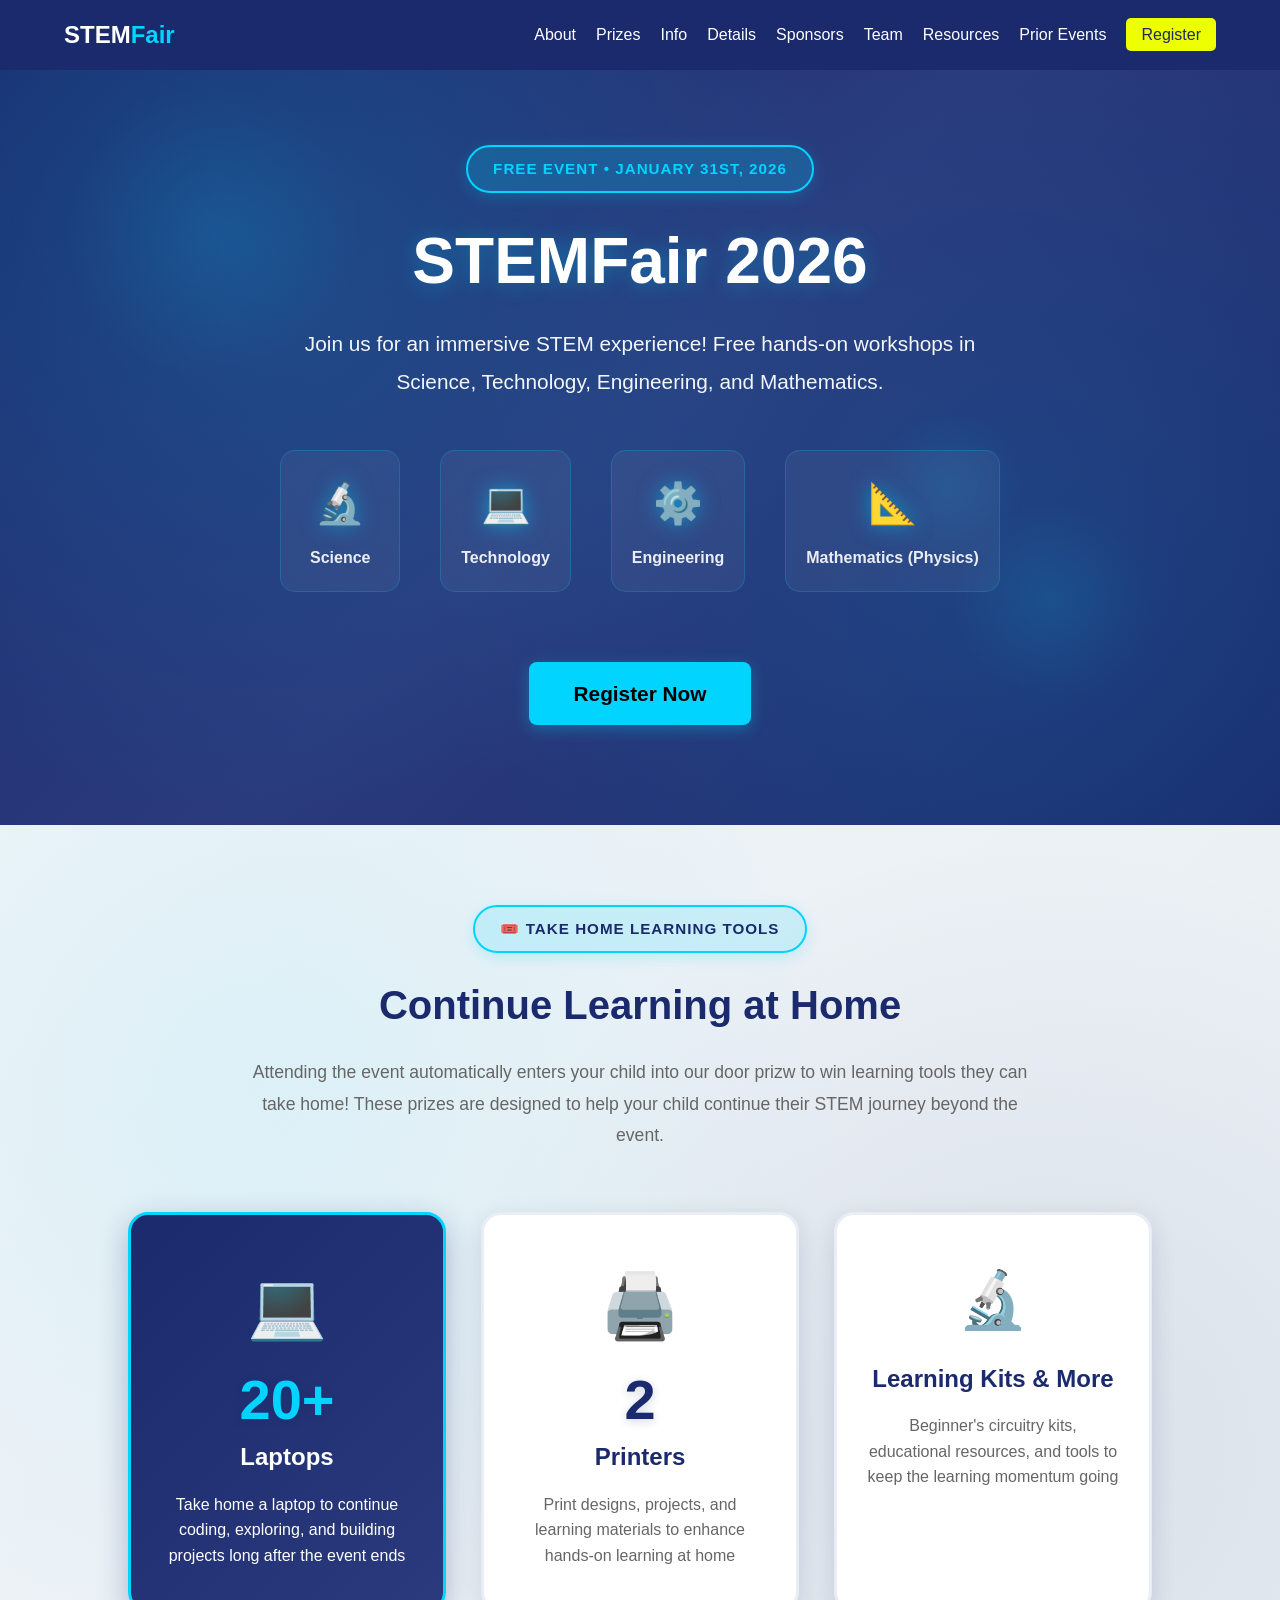
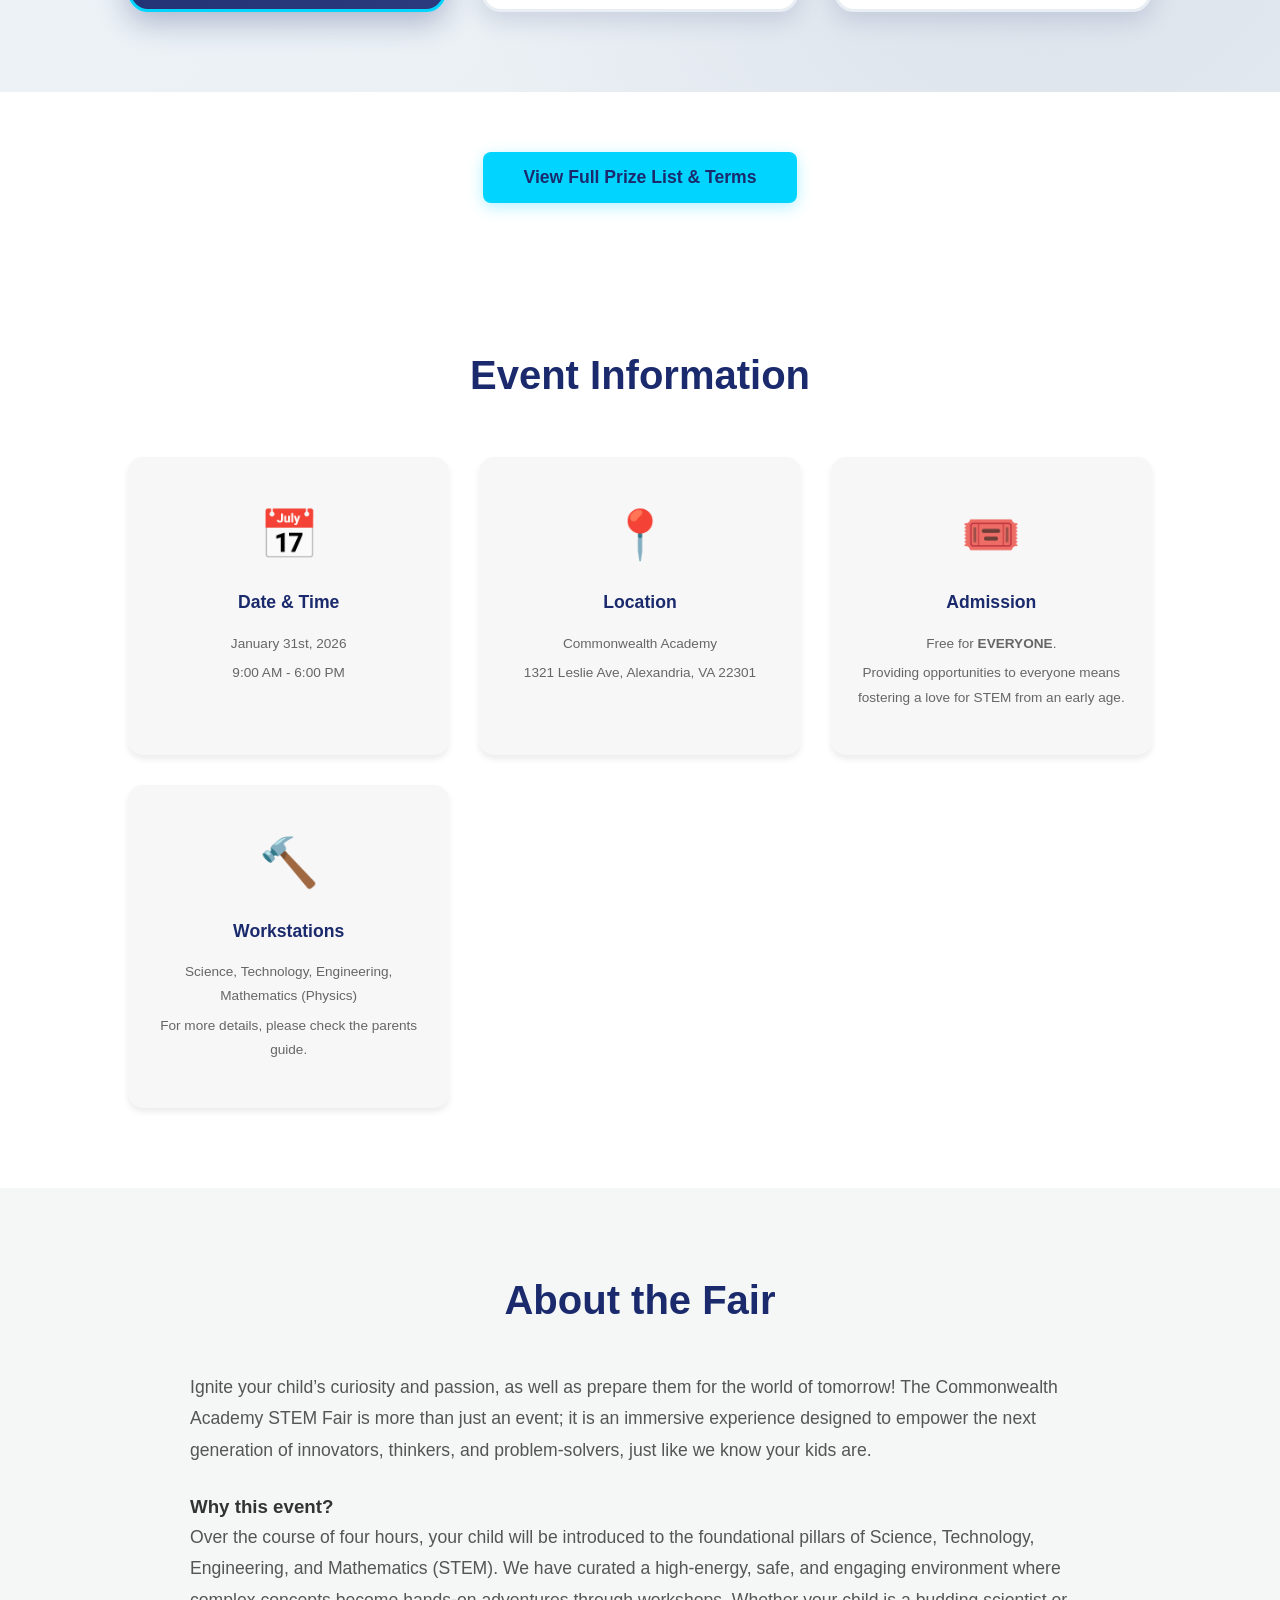
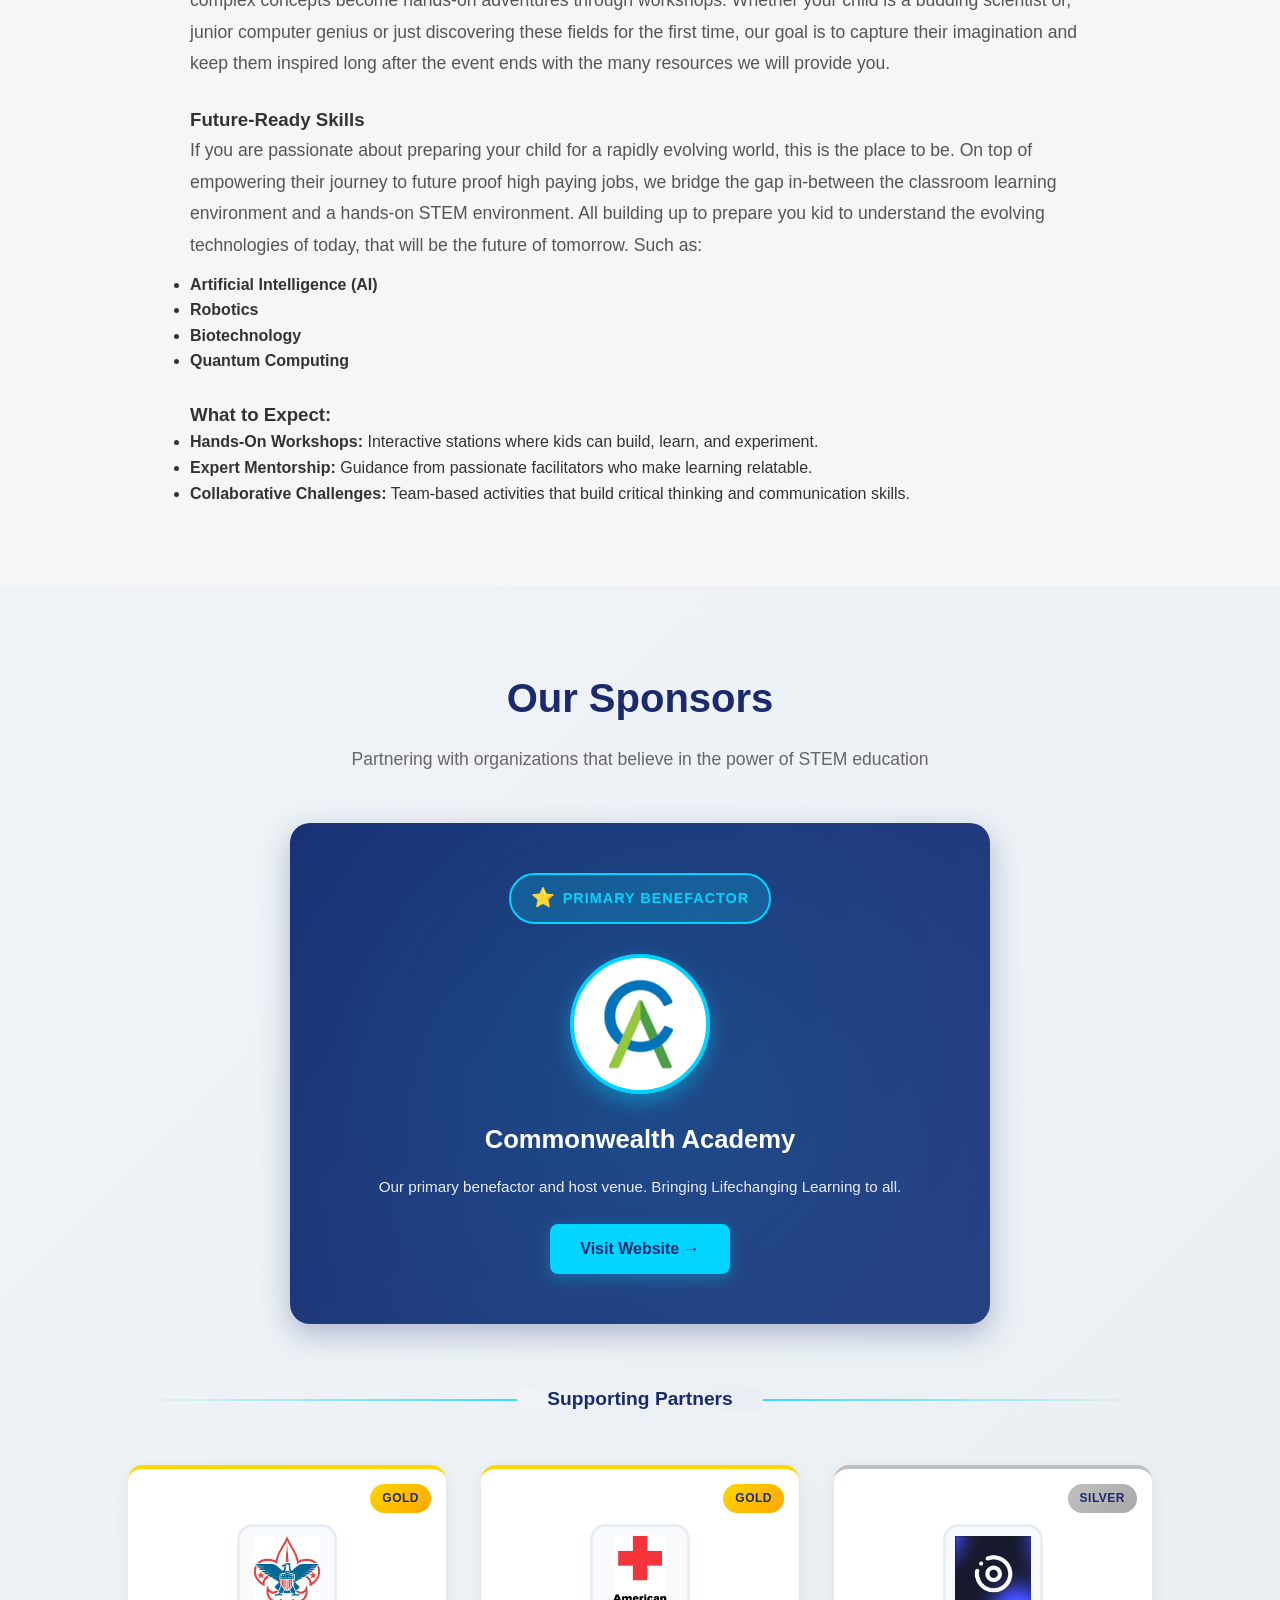
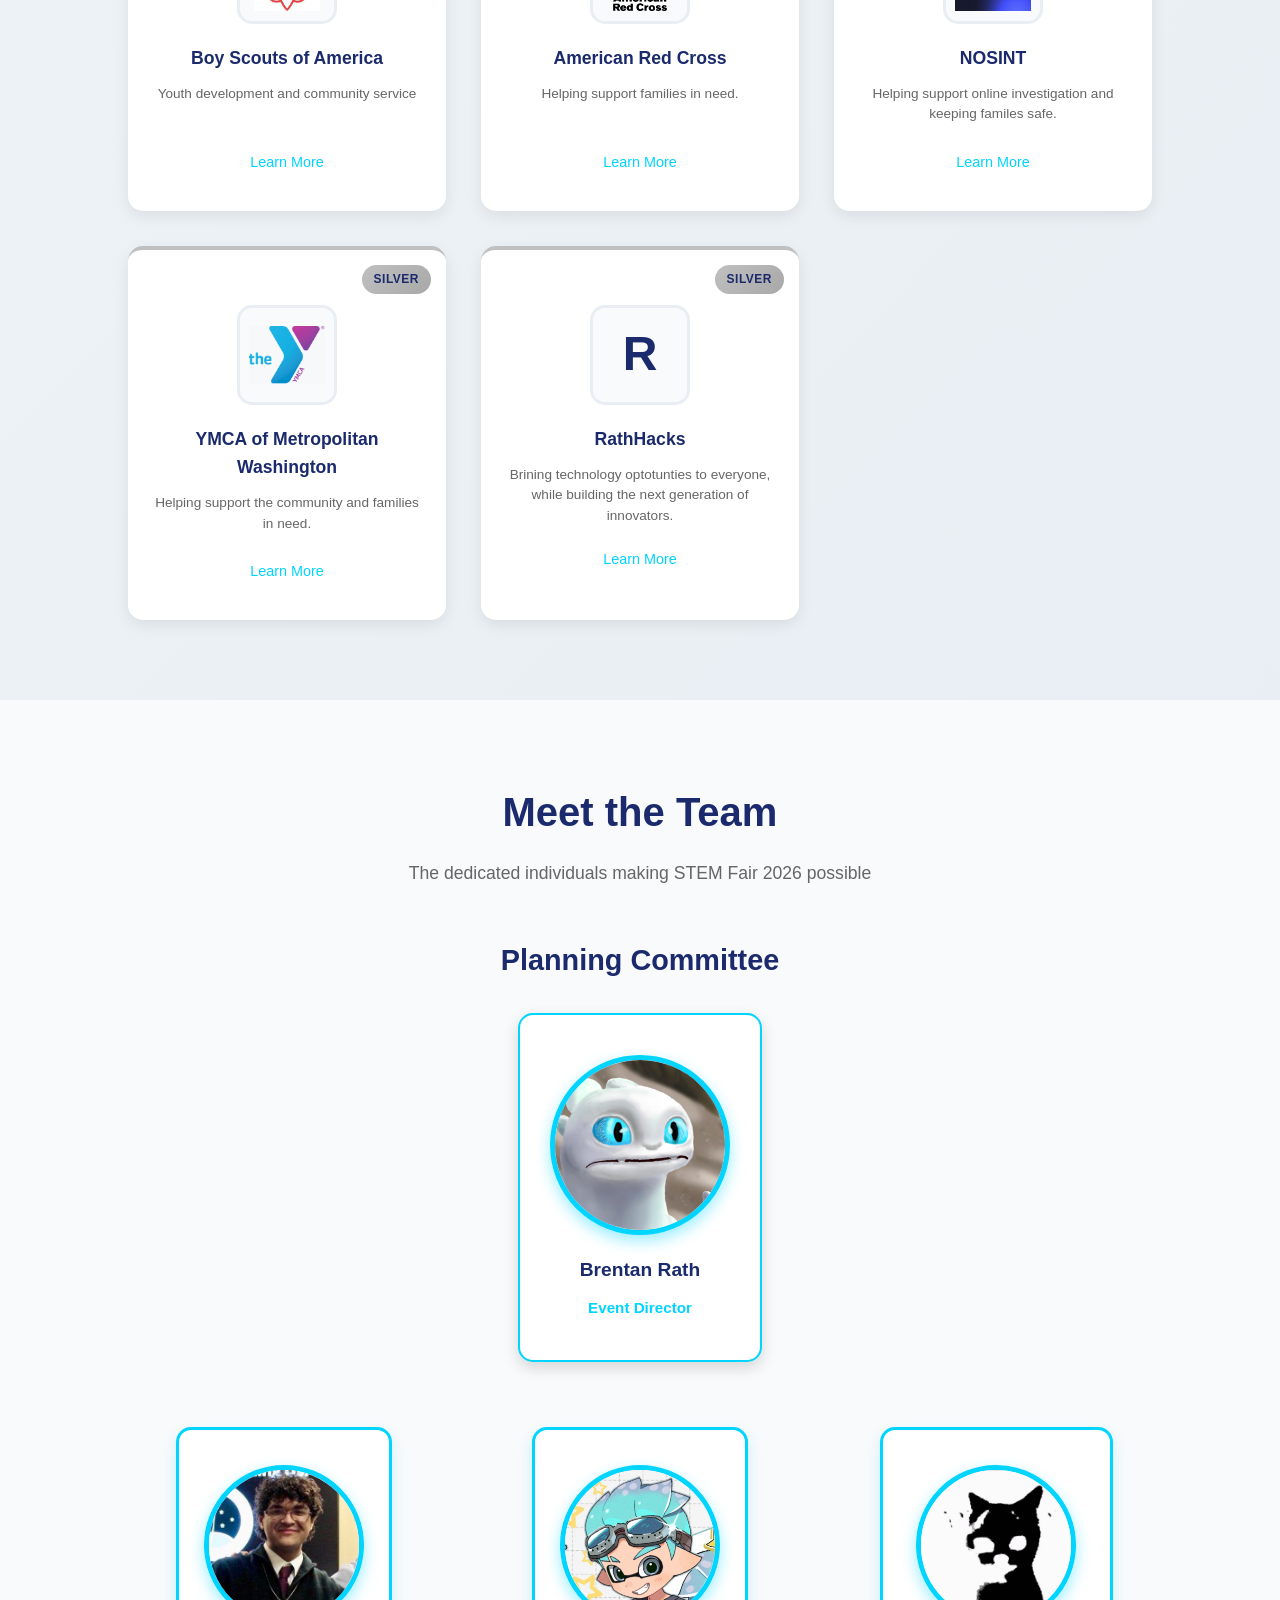
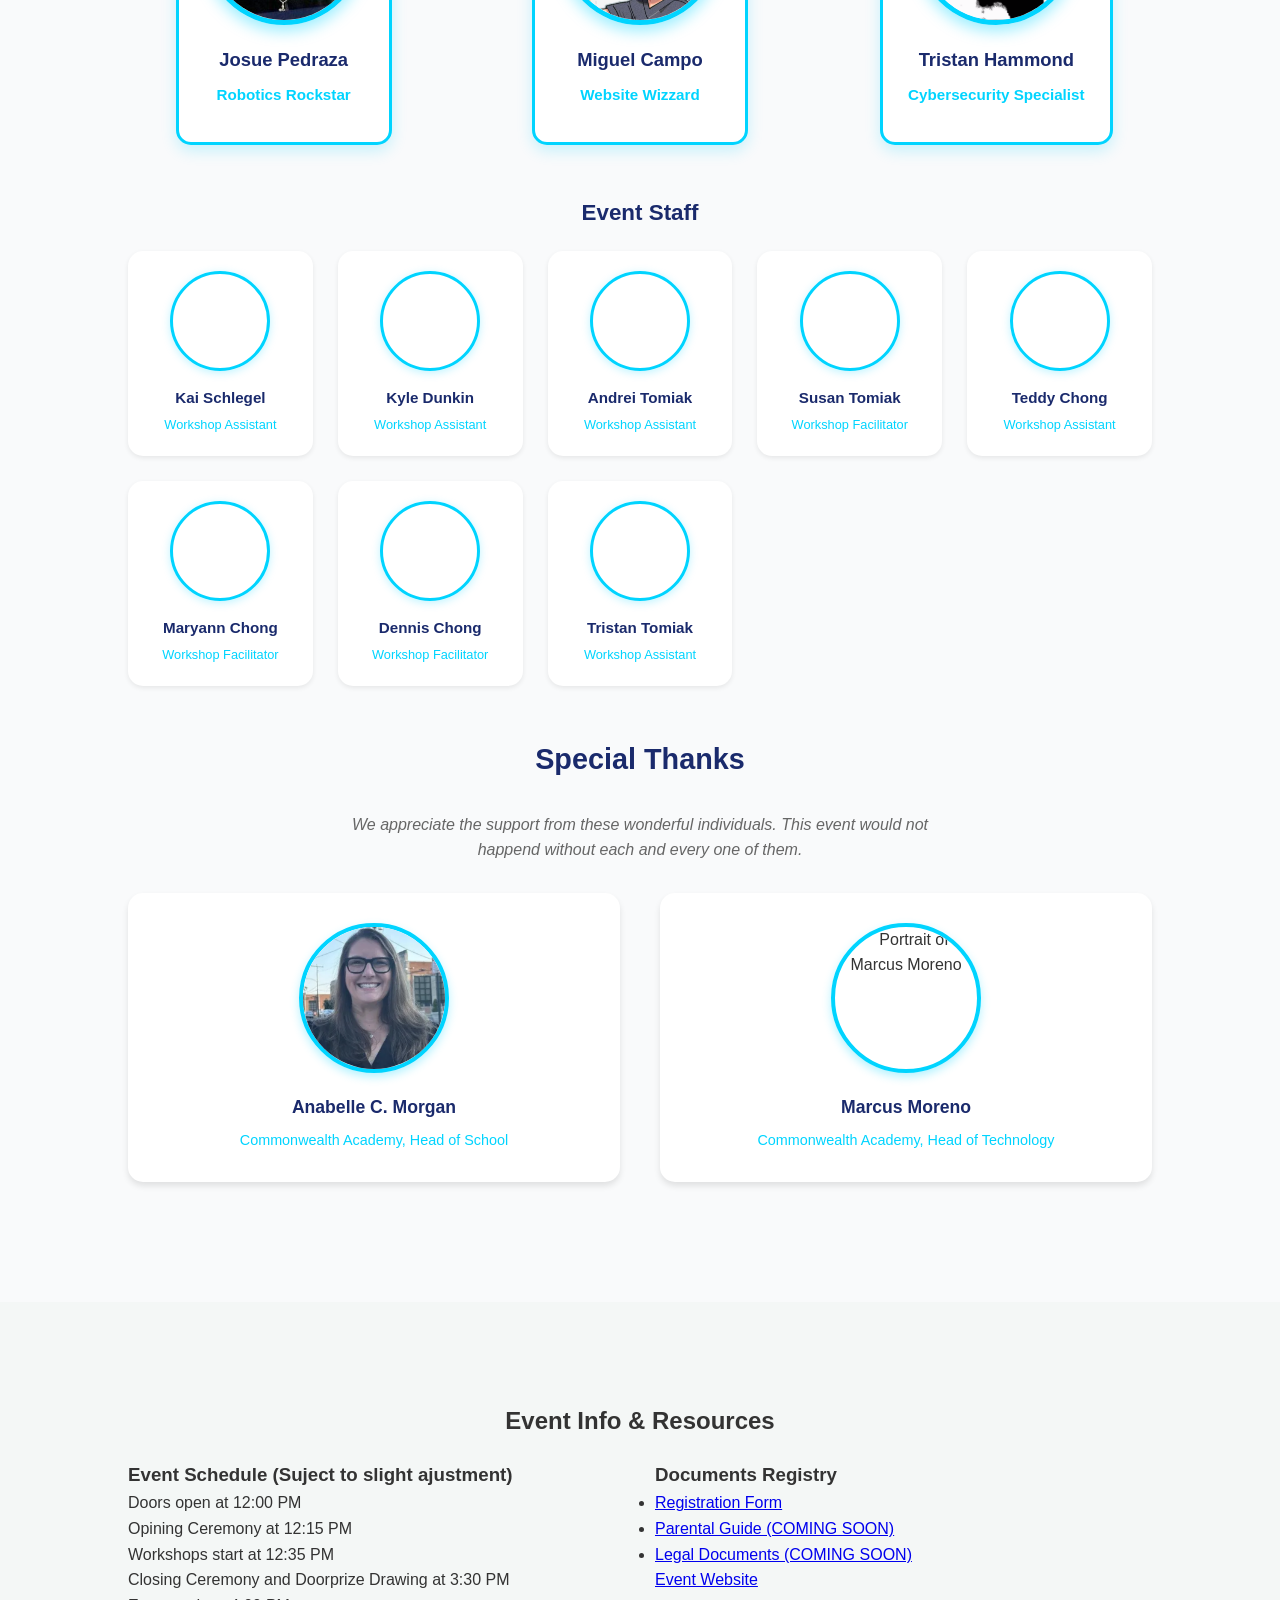
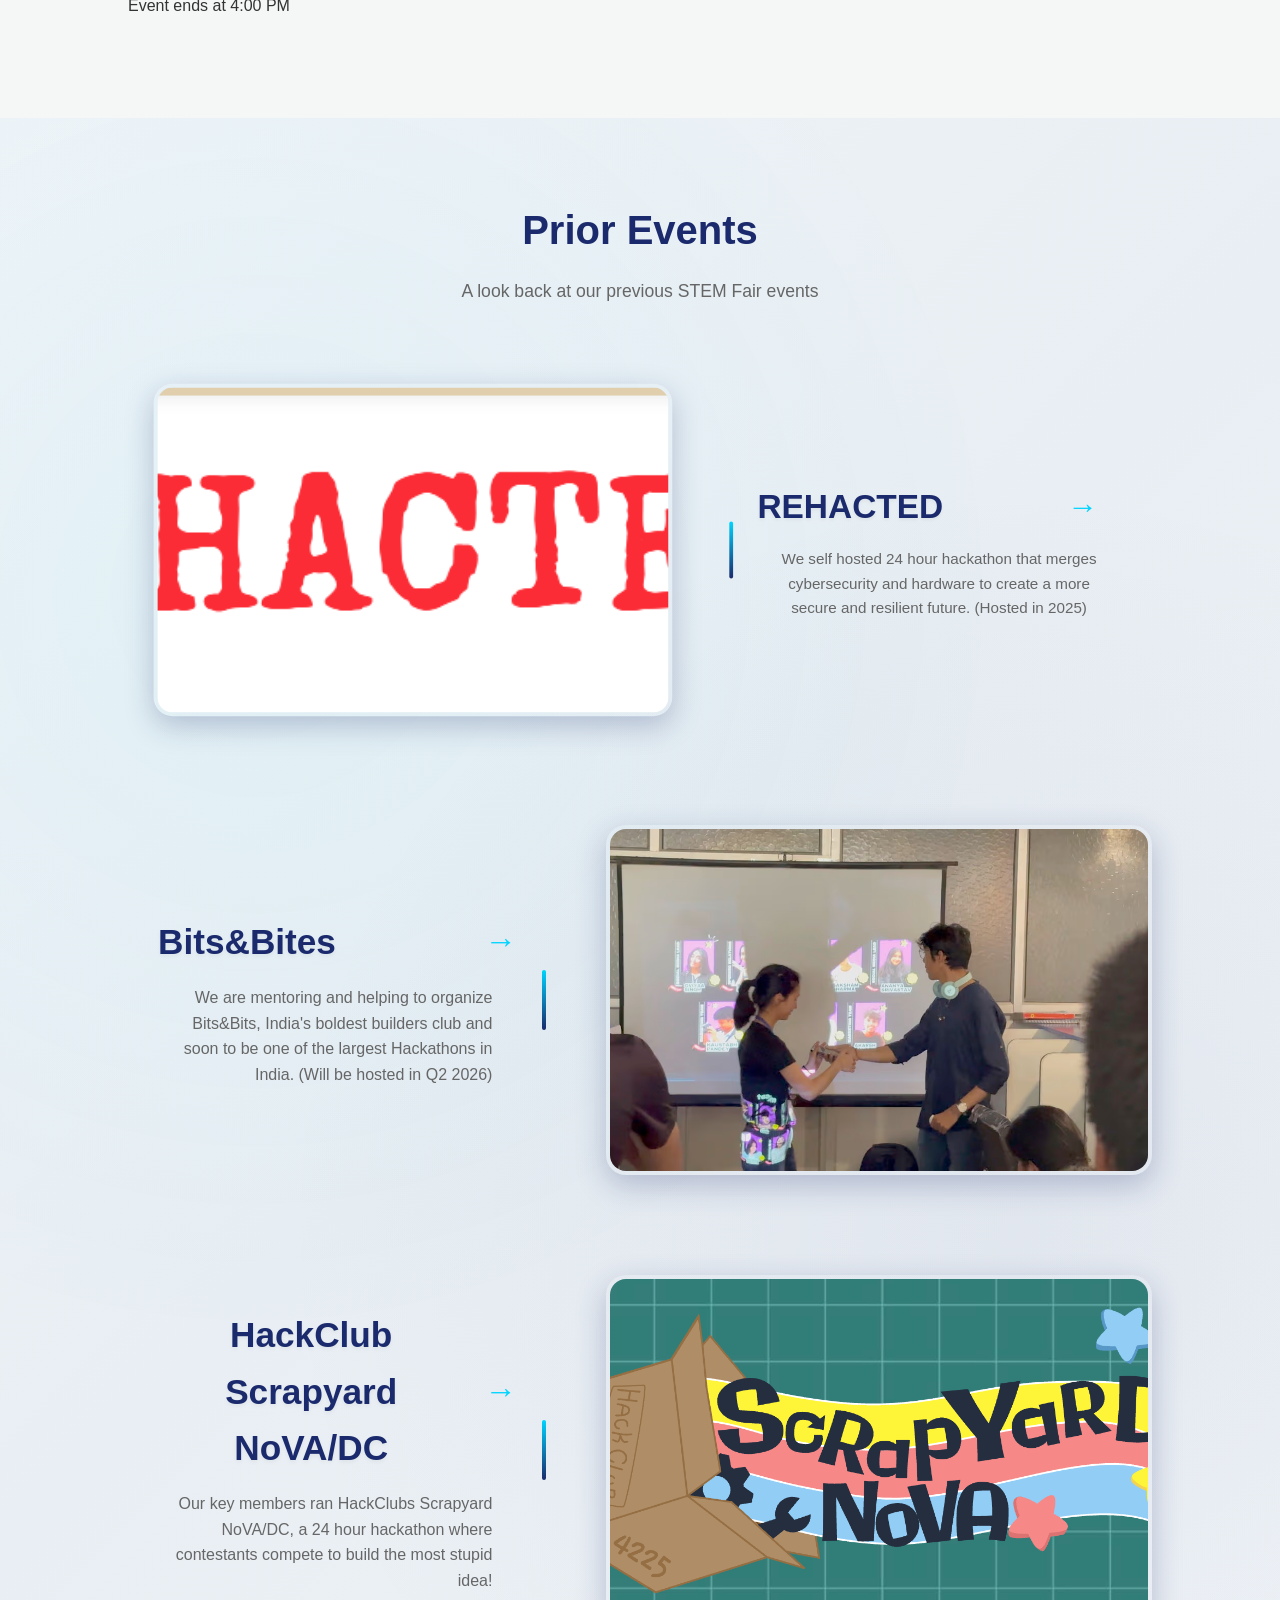
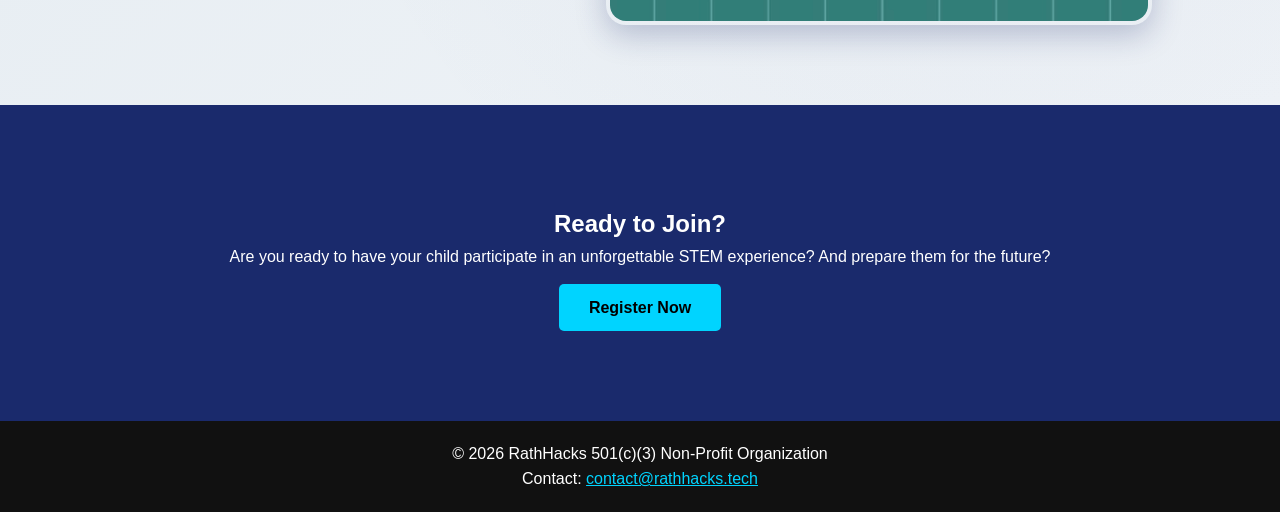
==== index.html @ 23aff143 "Updated schedule, as well as switched places of resources and prior events. Updated infomrtion on po" ====
<!DOCTYPE html>
<html lang="en">
<head>
    <meta charset="UTF-8">
    <meta name="viewport" content="width=device-width, initial-scale=1.0">
    
    <!-- SEO Meta Tags -->
    <title>STEM Fair 2026 - Commonwealth Academy | January 31st</title>
    <meta name="description" content="Join us at the Commonwealth Academy STEM Fair on January 31st, 2026. Free hands-on workshops in Science, Technology, Engineering, and Mathematics for all ages. Register now!">
    <meta name="keywords" content="STEM Fair, Commonwealth Academy, STEM education, science fair, technology workshops, engineering for kids, mathematics, Alexandria VA, free event, STEM activities">
    <meta name="author" content="RathHacks - Commonwealth Academy STEM Fair">
    <meta name="robots" content="index, follow">
    
    <!-- Open Graph Meta Tags (Facebook, WhatsApp, LinkedIn) -->
    <meta property="og:type" content="website">
    <meta property="og:title" content="STEM Fair 2026 - Commonwealth Academy">
    <meta property="og:description" content="Join us on January 31st, 2026 for an immersive STEM experience! Free hands-on workshops in Science, Technology, Engineering, and Mathematics. 9 AM - 6 PM at Commonwealth Academy, Alexandria VA.">
    <meta property="og:image" content="https://stem.rathhacks.tech/assets/images/hero-img.jpg">
    <meta property="og:image:alt" content="STEM Fair 2026 Hero Image">
    <meta property="og:image:width" content="3412">
    <meta property="og:image:height" content="4088">
    <meta property="og:url" content="https://stem.rathhacks.tech/">
    <meta property="og:site_name" content="Commonwealth Academy STEM Fair">
    <meta property="og:locale" content="en_US">
    
    <!-- Twitter Card Meta Tags -->
    <meta name="twitter:card" content="summary_large_image">
    <meta name="twitter:title" content="STEM Fair 2026 - Commonwealth Academy">
    <meta name="twitter:description" content="Join us on January 31st, 2026 for free hands-on STEM workshops! Science, Technology, Engineering, and Mathematics activities for all ages.">
    <meta name="twitter:image" content="https://stem.rathhacks.tech/assets/images/hero-img.jpg">
    <meta name="twitter:image:alt" content="STEM Fair 2026">
    
    <!-- Additional Meta Tags for Better Compatibility -->
    <meta name="theme-color" content="#1a1a2e">
    <meta name="apple-mobile-web-app-capable" content="yes">
    <meta name="apple-mobile-web-app-status-bar-style" content="black-translucent">
    <meta name="apple-mobile-web-app-title" content="STEM Fair 2026">
    
    <!-- Canonical URL -->
    <link rel="canonical" href="https://stem.rathhacks.tech/">
    
    <link rel="stylesheet" href="/static/style.css">
    <script src="static/navbar.js" defer></script>
    <script src="static/team.js" defer></script>
    <script src="static/thanks.js" defer></script>
    <script src="static/sponsors.js" defer></script>
    <script src="static/door-prize-modal.js" defer></script>

    <script type="application/ld+json">
        {
          "@context": "https://schema.org",
          "@type": "FAQPage",
          "mainEntity": [{
            "@type": "Question",
            "name": "Is the event free?",
            "acceptedAnswer": {
              "@type": "Answer",
              "text": "Yes, the event is completely free for everyone. We believe in providing opportunities to everyone and fostering a love for STEM from an early age."
            }
          }, {
            "@type": "Question",
            "name": "When is the STEM Fair 2026?",
            "acceptedAnswer": {
              "@type": "Answer",
              "text": "The STEM Fair 2026 takes place on January 31st, 2026 from 9:00 AM to 6:00 PM. Doors open at 12:00 PM."
            }
          }, {
            "@type": "Question",
            "name": "Where is the event located?",
            "acceptedAnswer": {
              "@type": "Answer",
              "text": "The event is held at Commonwealth Academy, located at 1321 Leslie Ave, Alexandria, VA 22301."
            }
          }, {
            "@type": "Question",
            "name": "Do I need to register for the event?",
            "acceptedAnswer": {
              "@type": "Answer",
              "text": "Yes, registration is required. You can register for free at https://rathhacks.fillout.com/eaglescoutproject"
            }
          }, {
            "@type": "Question",
            "name": "What age groups can attend the STEM Fair?",
            "acceptedAnswer": {
              "@type": "Answer",
              "text": "The STEM Fair is designed for children of all ages. The hands-on workshops and activities are suitable for kids from elementary through high school, with content tailored to different age groups."
            }
          }, {
            "@type": "Question",
            "name": "What activities and workshops are available?",
            "acceptedAnswer": {
              "@type": "Answer",
              "text": "The event features hands-on workshops in Science, Technology, Engineering, and Mathematics (Physics). Activities include interactive stations where kids can build, learn, and experiment, expert mentorship, and collaborative challenges. More details are available in the parent's guide."
            }
          }, {
            "@type": "Question",
            "name": "Can parents stay with their children during the event?",
            "acceptedAnswer": {
              "@type": "Answer",
              "text": "Yes, parents are welcome to stay with their children during the event. The STEM Fair is designed to be a family-friendly experience."
            }
          }, {
            "@type": "Question",
            "name": "What prizes are available in the raffle?",
            "acceptedAnswer": {
              "@type": "Answer",
              "text": "Attending the event automatically enters your child into a raffle with prizes including a Laptop (Model/Brand TBD), a Beginner's Circuitry Kit, and a $30 USD Amazon Gift Card."
            }
          }, {
            "@type": "Question",
            "name": "What skills will my child learn at the STEM Fair?",
            "acceptedAnswer": {
              "@type": "Answer",
              "text": "The event focuses on future-ready skills including hands-on experience with emerging technologies like Artificial Intelligence (AI), Robotics, Biotechnology, and Quantum Computing. Children will develop critical thinking, problem-solving, and collaboration skills through interactive workshops."
            }
          }, {
            "@type": "Question",
            "name": "Who organizes the STEM Fair 2026?",
            "acceptedAnswer": {
              "@type": "Answer",
              "text": "The STEM Fair 2026 is organized by RathHacks, a 501(c)(3) non-profit organization dedicated to promoting STEM education. The event is hosted at Commonwealth Academy in Alexandria, Virginia."
            }
          }]
        }
    </script>

    <!-- --------- Structured data (Schema.org JSON-LD) --------- -->
    <!-- Structured Data for Event -->
    <script type="application/ld+json">
    {
      "@context": "https://schema.org",
      "@type": "Event",
      "name": "STEM Fair 2026 - Commonwealth Academy",
      "description": "Free hands-on workshops in Science, Technology, Engineering, and Mathematics for all ages.",
      "startDate": "2026-01-31T09:00:00-05:00",
      "endDate": "2026-01-31T18:00:00-05:00",
      "eventAttendanceMode": "https://schema.org/OfflineEventAttendanceMode",
      "eventStatus": "https://schema.org/EventScheduled",
      "location": {
        "@type": "Place",
        "name": "Commonwealth Academy",
        "address": {
          "@type": "PostalAddress",
          "streetAddress": "1321 Leslie Ave",
          "addressLocality": "Alexandria",
          "addressRegion": "VA",
          "postalCode": "22301",
          "addressCountry": "US"
        }
      },
      "organizer": {
        "@type": "Organization",
        "name": "RathHacks",
        "url": "https://stem.rathhacks.tech"
      },
      "offers": {
        "@type": "Offer",
        "price": "0",
        "priceCurrency": "USD",
        "availability": "https://schema.org/InStock",
        "url": "https://rathhacks.fillout.com/eaglescoutproject"
      }
    }
    </script>
    <!-- Organization Schema -->
    <script type="application/ld+json">
    {
      "@context": "https://schema.org",
      "@type": "Organization",
      "name": "RathHacks",
      "url": "https://stem.rathhacks.tech",
      "logo": "https://stem.rathhacks.tech/assets/images/bsa.png",
      "contactPoint": {
        "@type": "ContactPoint",
        "email": "contact@rathhacks.tech",
        "contactType": "Customer Service"
      },
      "sameAs": []
    }
    </script>
    <!-- Breadcrumb Structured Data -->
    <script type="application/ld+json">
        {
          "@context": "https://schema.org",
          "@type": "BreadcrumbList",
          "itemListElement": [{
            "@type": "ListItem",
            "position": 1,
            "name": "Home",
            "item": "https://stem.rathhacks.tech/"
          }]
        }
        </script>
    <!-- --------- End of Structured data (Schema.org JSON-LD) --------- -->
</head>
<body>

    <header>
        <nav>
            <div class="logo">STEM<span>Fair</span></div>
            <button class="mobile-menu-toggle" aria-label="Toggle menu">
                <span></span>
                <span></span>
                <span></span>
            </button>
            <ul class="nav-menu">
                <li><a href="#about" class="nav-link">About</a></li>
                <li><a href="#raffle" class="nav-link">Prizes</a></li>
                <li><a href="#info" class="nav-link">Info</a></li>
                <li><a href="#details" class="nav-link">Details</a></li>
                <li><a href="#sponsors" class="nav-link">Sponsors</a></li>
                <li><a href="#team" class="nav-link">Team</a></li>
                <li><a href="#resources" class="nav-link">Resources</a></li>
                <li><a href="#prior-events" class="nav-link">Prior Events</a></li>
                <li><a href="https://rathhacks.fillout.com/eaglescoutproject" class="btn-signup nav-link" target="_blank" rel="noopener">Register</a></li>
            </ul>
        </nav>
    </header>

    <section id="about" class="hero">
        <div class="hero-content">
            <div class="hero-badge">Free Event • January 31st, 2026</div>
            <h1 class="hero-title">STEMFair 2026</h1>
            <p class="hero-description">Join us for an immersive STEM experience! Free hands-on workshops in Science, Technology, Engineering, and Mathematics.</p>
            <div class="hero-features">
                <div class="hero-feature">
                    <div class="hero-feature-icon">🔬</div>
                    <span>Science</span>
                </div>
                <div class="hero-feature">
                    <div class="hero-feature-icon">💻</div>
                    <span>Technology</span>
                </div>
                <div class="hero-feature">
                    <div class="hero-feature-icon">⚙️</div>
                    <span>Engineering</span>
                </div>
                <div class="hero-feature">
                    <div class="hero-feature-icon">📐</div>
                    <span>Mathematics (Physics)</span>
                </div>
            </div>
            <a href="https://rathhacks.fillout.com/eaglescoutproject" class="hero-register-btn" target="_blank" rel="noopener">Register Now</a>
        </div>
        <div class="hero-decoration">
            <div class="decoration-circle decoration-circle-1"></div>
            <div class="decoration-circle decoration-circle-2"></div>
            <div class="decoration-circle decoration-circle-3"></div>
        </div>
    </section>

    <section id="raffle" class="raffle-section">
        <div class="container">
            <div class="raffle-header">
                <div class="raffle-badge">🎟️ Take Home Learning Tools</div>
                <h2 class="raffle-title">Continue Learning at Home</h2>
                <p class="raffle-subtitle">Attending the event automatically enters your child into our door prizw to win learning tools they can take home! These prizes are designed to help your child continue their STEM journey beyond the event.</p>
            </div>
            <div class="raffle-prizes-grid">
                <div class="prize-card prize-featured">
                    <div class="prize-icon">💻</div>
                    <div class="prize-number">20+</div>
                    <h3 class="prize-name">Laptops</h3>
                    <p class="prize-description">Take home a laptop to continue coding, exploring, and building projects long after the event ends</p>
                </div>
                <div class="prize-card">
                    <div class="prize-icon">🖨️</div>
                    <div class="prize-number">2</div>
                    <h3 class="prize-name">Printers</h3>
                    <p class="prize-description">Print designs, projects, and learning materials to enhance hands-on learning at home</p>
                </div>
                <div class="prize-card prize-more">
                    <div class="prize-icon">🔬</div>
                    <h3 class="prize-name">Learning Kits & More</h3>
                    <p class="prize-description">Beginner's circuitry kits, educational resources, and tools to keep the learning momentum going</p>
                </div>
            </div>
        </div>
    </section>

    <section id="door-prize-details" class="door-prize-details-section">
        <div class="container">
            <button id="view-prizes-btn" class="view-prizes-button">View Full Prize List & Terms</button>
        </div>
    </section>

    <!-- Door Prize Modal -->
    <div id="door-prize-modal" class="door-prize-modal">
        <div class="modal-content">
            <div class="modal-header">
                <h2>Door Prize Information</h2>
                <button class="modal-close" aria-label="Close modal">&times;</button>
            </div>
            <div class="modal-body">
                <div class="modal-two-columns">
                    <div class="prizes-list-column">
                        <h3>Full Prize List <span class="live-badge">Updated Live</span></h3>
                        <ul class="prizes-list-simple">
                            <li>20+ Laptop(MODELS COMING SOON)</li>
                            <li>2 HP Printers</li>
                            <li>Beginner's Circuitry Kits</li>
                            <li>Razer Desk/Gaming Full-Desk Mousepads</li>
                            <li>Rasbery Pi 4 Model B</li>
                            <li>3x 10$ Amazon Gift Cards</li>
                            <li></li>
                        </ul>
                    </div>
                    <div class="terms-column">
                        <h3>Door Prize Terms of Service</h3>
                        <div class="terms-textbox">
                            <p>Attending the event automatically enters your child into our door prize to win learning tools they can take home! These prizes are designed to help your child continue their STEM journey beyond the event.</p>
                            <p>Winners will be selected at random from all registered attendees. Prize distribution will take place at the conclusion of the event or after the event if the winning attendee is not present. All prizes are subject to availability.</p>
                            <p>By participating, you agree to the terms and conditions of the door prize. Winners must be present at the time of drawing to claim their prize, or have the correct contact information submmited in the registration form. Prizes are non-transferable and cannot be exchanged for cash.</p>
                            <p>Only one prize per child. If a child wins a prize, they will not be eligible to win another prize.</p>
                            <p>Prizes are not redeemable for cash. Only the prize itself is redeemable.</p>
                            <p>Prizes are not transferable. Only the winner is eligible to receive the prize.</p>
                            <p>Prizes are not replaceable. If a prize is lost or damaged, the winner is not eligible to receive a replacement prize.</p>
                            <p>Prizes are not refundable. If a prize is not claimed, the winner is not eligible to receive a refund.</p>
                            <p>This Door Prize is in good faith, Commonwealth Academy, BSA or the orgnizing members are not liable for any damages or injuries that may occur during the event. By participating, you agree to release Commonwealth Academy, BSA or the orgnizing members from any and all liability. As well as full control over the distrbution, as well as changing to these terms at their discretion.</p>
                        </div>
                    </div>
                </div>
            </div>
        </div>
    </div>

    <section id="info" class="info-section">
        <div class="container">
            <h2>Event Information</h2>
            <div class="info-grid">
                <div class="info-card">
                    <div class="info-icon">📅</div>
                    <h3>Date & Time</h3>
                    <p>January 31st, 2026</p>
                    <p>9:00 AM - 6:00 PM</p>
                </div>
                <div class="info-card">
                    <div class="info-icon">📍</div>
                    <h3>Location</h3>
                    <p>Commonwealth Academy </p>
                    <p>1321 Leslie Ave, Alexandria, VA 22301</p>
                </div>
                <div class="info-card">
                    <div class="info-icon">🎟️</div>
                    <h3>Admission</h3>
                    <p>Free for <strong>EVERYONE</strong>.</p>
                    <p>Providing opportunities to everyone means fostering a love for STEM from an early age.</p>
                </div>
                <div class="info-card">
                    <div class="info-icon">🔨</div>
                    <h3>Workstations</h3>
                    <p>Science, Technology, Engineering, Mathematics (Physics)</p>
                    <p>For more details, please check the parents guide.</p>
                </div>
            </div>
        </div>
    </section>

    <section id="details" class="details-section">
        <div class="container">
            <h2>About the Fair</h2>
            <div class="content-text">
                <p>Ignite your child’s curiosity and passion, as well as prepare them for the world of tomorrow! The Commonwealth Academy STEM Fair is more than just an event; it is an immersive experience designed to empower the next generation of innovators, thinkers, and problem-solvers, just like we know your kids are.</p>
                 <h3>Why this event?</h3>
                <p>Over the course of four hours, your child will be introduced to the foundational pillars of Science, Technology, Engineering, and Mathematics (STEM). We have curated a high-energy, safe, and engaging environment where complex concepts become hands-on adventures through workshops. Whether your child is a budding scientist or, junior computer genius or just discovering these fields for the first time, our goal is to capture their imagination and keep them inspired long after the event ends with the many resources we will provide you.</p>
                <h3>Future-Ready Skills</h3>
                <p style="margin-bottom: 10px;">If you are passionate about preparing your child for a rapidly evolving world, this is the place to be. On top of empowering their journey to future proof high paying jobs, we bridge the gap in-between the classroom learning environment and a hands-on STEM environment. All building up to prepare you kid to understand the evolving technologies of today, that will be the future of tomorrow. Such as:</p>
                <strong><ul>
                    <li>Artificial Intelligence (AI)</li>
                    <li>Robotics</li>
                    <li>Biotechnology</li>
                    <li>Quantum Computing</li>
                </ul></strong>
                <br>
                <h3>What to Expect:</h3>
                <ul>
                    <li><strong>Hands-On Workshops:</strong> Interactive stations where kids can build, learn, and experiment.</li>
                    <li><strong>Expert Mentorship:</strong> Guidance from passionate facilitators who make learning relatable.</li>
                    <li><strong>Collaborative Challenges:</strong> Team-based activities that build critical thinking and communication skills.</li>
                </ul>
            </div>
    </section>

    <section id="sponsors" class="sponsors-section">
        <div class="container sponsors-container">
            <h2>Our Sponsors</h2>
            <p class="sponsors-intro">Partnering with organizations that believe in the power of STEM education</p>
            
            <div class="benefactor-showcase">
            </div>
            
            <div class="sponsor-divider">
                <span class="divider-text">Supporting Partners</span>
            </div>
            
            <div class="sponsor-cards-grid">
            </div>
        </div>
    </section>

    <section id="team" class="team-section">
        <div class="container">
            <h2>Meet the Team</h2>
            <p class="team-intro">The dedicated individuals making STEM Fair 2026 possible</p>
            
            <h3 class="team-subsection-title">Planning Committee</h3>
            <div class="team-grid organizers-grid">
            </div>
            
            <h3 class="team-subsection-title">Event Staff</h3>
            <div class="team-grid staff-grid">
            </div>
            
            <h3 class="team-subsection-title">Special Thanks</h3>
            <p class="team-subsection-intro">We appreciate the support from these wonderful individuals. This event would not happend without each and every one of them.</p>
            <div class="team-grid thanks-grid">
            </div>
        </div>
    </section>

    <section id="resources" class="resources">
      <h2>Event Info & Resources</h2>
      <div class="info-box">
          <div class="info-item">
              <h3>Event Schedule (Suject to slight ajustment)</h3>
              <p>Doors open at 12:00 PM</p>
              <p>Opining Ceremony at 12:15 PM</p>
              <p>Workshops start at 12:35 PM</p>
              <p>Closing Ceremony and Doorprize Drawing at 3:30 PM</p>
              <p>Event ends at 4:00 PM</p>
          </div>
          <div class="info-item">
              <h3>Documents Registry</h3>
              <ul>
                  <li><a href="https://rathhacks.fillout.com/eaglescoutproject" target="_blank" rel="noopener">Registration Form</a></li>
                  <li><a href="#">Parental Guide (COMING SOON)</a></li>
                  <li><a href="#">Legal Documents (COMING SOON)</a></li>
                  <l1><a href="https://stem.rathhacks.tech">Event Website</a></l1>
              </ul>
          </div>
      </div>
  </section>

    <section id="prior-events" class="prior-events-section">
        <div class="container">
            <h2>Prior Events</h2>
            <p class="prior-events-intro">A look back at our previous STEM Fair events</p>
            
            <div class="prior-events-container">
                <a href="https://rehacted.org/" class="prior-event-item" target="_blank" rel="noopener">
                    <div class="prior-event-image">
                        <img src="assets/images/rehacted.png" alt="REHACTED">
                        <div class="prior-event-overlay"></div>
                    </div>
                    <div class="prior-event-content-wrapper">
                        <div class="prior-event-title">
                            <h3>REHACTED</h3>
                            <span class="prior-event-arrow">→</span>
                        </div>
                        <p class="prior-event-description">We self hosted 24 hour hackathon that merges cybersecurity and hardware to create a more secure and resilient future. (Hosted in 2025)</p>
                    </div>
                </a>
                <a href="https://www.gobitsnbytes.org/" class="prior-event-item prior-event-item-reverse" target="_blank" rel="noopener">
                  <div class="prior-event-image">
                      <img src="assets/images/bitsbytes.png" alt="BitsnBytes">
                      <div class="prior-event-overlay"></div>
                  </div>
                  <div class="prior-event-content-wrapper">
                      <div class="prior-event-title">
                          <h3>Bits&Bites</h3>
                          <span class="prior-event-arrow">→</span>
                      </div>
                      <p class="prior-event-description">We are mentoring and helping to organize Bits&Bits, India's boldest builders club and soon to be one of the largest Hackathons in India. (Will be hosted in Q2 2026)</p>
                  </div>
              </a>

                <a href="https://scrapyard.hackclub.com/nova" class="prior-event-item prior-event-item-reverse" target="_blank" rel="noopener">
                    <div class="prior-event-image">
                        <img src="assets/images/scrapyard.png" alt="HackClub Scrapyard NoVA/DC">
                        <div class="prior-event-overlay"></div>
                    </div>
                    <div class="prior-event-content-wrapper">
                        <div class="prior-event-title">
                            <h3>HackClub Scrapyard NoVA/DC</h3>
                            <span class="prior-event-arrow">→</span>
                        </div>
                        <p class="prior-event-description">Our key members ran HackClubs Scrapyard NoVA/DC, a 24 hour hackathon where contestants compete to build the most stupid idea!</p>
                    </div>
                </a>
            </div>
        </div>
    </section>


    <section id="signup" class="signup-footer">
        <h2>Ready to Join?</h2>
        <p>Are you ready to have your child participate in an unforgettable STEM experience? And prepare them for the future?</p>
        <br>
        <a href="https://rathhacks.fillout.com/eaglescoutproject" class="cta-button" target="_blank" rel="noopener">Register Now</a>
    </section>

    <footer>
        <p>&copy; 2026 RathHacks 501(c)(3) Non-Profit Organization</p>
        <p>Contact: <a href="mailto:contact@rathhacks.tech" style="color: #00d4ff;">contact@rathhacks.tech</a></p>
    </footer>

</body>
</html>
---- static/style.css ----
/* General Styles */
* {
    margin: 0;
    padding: 0;
    box-sizing: border-box;
    scroll-behavior: smooth;
}

body {
    font-family: 'Segoe UI', Tahoma, Geneva, Verdana, sans-serif;
    line-height: 1.6;
    color: #333;
    background-color: #f4f7f6;
}

/* Navigation */
header {
    background: #1a2a6c;
    color: white;
    padding: 1rem 5%;
    position: fixed;
    width: 100%;
    top: 0;
    z-index: 1000;
}

nav {
    display: flex;
    justify-content: space-between;
    align-items: center;
}

.logo {
    font-size: 1.5rem;
    font-weight: bold;
    z-index: 1001;
}

.logo span { color: #00d4ff; }

.nav-menu {
    display: flex;
    list-style: none;
}

.nav-menu li { margin-left: 20px; }

.nav-menu li a {
    color: white;
    text-decoration: none;
    font-weight: 500;
    transition: 0.3s;
}

.nav-menu li a:hover { color: #00d4ff; }

.btn-signup {
    background: #eeff00;
    padding: 8px 15px;
    border-radius: 5px;
    color: #1a2a6c !important;
}

/* Mobile Menu Toggle Button */
.mobile-menu-toggle {
    display: none;
    flex-direction: column;
    background: none;
    border: none;
    cursor: pointer;
    padding: 0;
    z-index: 1001;
}

.mobile-menu-toggle span {
    width: 25px;
    height: 3px;
    background: white;
    margin: 3px 0;
    transition: 0.3s;
    border-radius: 3px;
}

/* Mobile Menu Animation */
.mobile-menu-toggle.active span:nth-child(1) {
    transform: rotate(-45deg) translate(-5px, 6px);
}

.mobile-menu-toggle.active span:nth-child(2) {
    opacity: 0;
}

.mobile-menu-toggle.active span:nth-child(3) {
    transform: rotate(45deg) translate(-5px, -6px);
}

/* Mobile Responsive Styles */
@media screen and (max-width: 768px) {
    .mobile-menu-toggle {
        display: flex;
    }

    .nav-menu {
        position: fixed;
        left: -100%;
        top: 69px;
        flex-direction: column;
        background-color: #1a2a6c;
        width: 100%;
        text-align: center;
        transition: 0.3s;
        box-shadow: 0 10px 27px rgba(0, 0, 0, 0.05);
        padding: 20px 0;
        max-height: calc(100vh - 70px);
        overflow-y: auto;
    }

    .nav-menu.active {
        left: 0;
    }

    .nav-menu li {
        margin: 15px 15vw;
    }

    .nav-menu li a {
        font-size: 1.1rem;
        display: block;
        padding: 10px;
    }

    .btn-signup {
        display: inline-block;
        margin: 10px auto;
    }
    
    header {
        padding: 1rem 3%;
    }
}

/* Tablet Responsive Styles */
@media screen and (min-width: 769px) and (max-width: 1024px) {
    nav ul li {
        margin-left: 15px;
    }
    
    nav ul li a {
        font-size: 0.9rem;
    }
    
    .btn-signup {
        padding: 6px 12px;
        font-size: 0.9rem;
    }
    
    header {
        padding: 1rem 3%;
    }
}

/* Sections */
section {
    padding: 100px 10%;
    text-align: center;
}

.hero {
    background: linear-gradient(135deg, #1a2a6c 0%, #2a3a7c 50%, #1a2a6c 100%);
    color: white;
    min-height: 85vh;
    display: flex;
    align-items: center;
    justify-content: center;
    padding: 145px 10% 100px;
    position: relative;
    overflow: hidden;
}

.hero::before {
    content: '';
    position: absolute;
    top: 0;
    left: 0;
    right: 0;
    bottom: 0;
    background: radial-gradient(circle at 20% 30%, rgba(0, 212, 255, 0.15) 0%, transparent 50%),
                radial-gradient(circle at 80% 70%, rgba(0, 212, 255, 0.1) 0%, transparent 50%);
    pointer-events: none;
}

.hero-content {
    max-width: 900px;
    text-align: center;
    position: relative;
    z-index: 2;
}

.hero-badge {
    display: inline-block;
    background: rgba(0, 212, 255, 0.2);
    border: 2px solid #00d4ff;
    padding: 10px 25px;
    border-radius: 50px;
    margin-bottom: 30px;
    font-weight: 600;
    font-size: 0.95rem;
    color: #00d4ff;
    text-transform: uppercase;
    letter-spacing: 1px;
    box-shadow: 0 4px 15px rgba(0, 212, 255, 0.2);
}

.hero-title {
    font-size: 4rem;
    font-weight: 800;
    margin-bottom: 25px;
    line-height: 1.2;
    text-shadow: 0 2px 20px rgba(0, 212, 255, 0.3);
}

.hero-description {
    font-size: 1.3rem;
    line-height: 1.8;
    margin-bottom: 50px;
    color: rgba(255, 255, 255, 0.95);
    max-width: 700px;
    margin-left: auto;
    margin-right: auto;
}

.hero-features {
    display: flex;
    justify-content: center;
    gap: 40px;
    margin-bottom: 50px;
    flex-wrap: wrap;
}

.hero-feature {
    display: flex;
    flex-direction: column;
    align-items: center;
    gap: 10px;
    padding: 20px;
    background: rgba(255, 255, 255, 0.05);
    border-radius: 15px;
    border: 1px solid rgba(0, 212, 255, 0.2);
    transition: all 0.3s ease;
    min-width: 120px;
}

.hero-feature:hover {
    background: rgba(0, 212, 255, 0.1);
    border-color: #00d4ff;
    transform: translateY(-5px);
    box-shadow: 0 8px 20px rgba(0, 212, 255, 0.2);
}

.hero-feature-icon {
    font-size: 2.5rem;
    filter: drop-shadow(0 0 10px rgba(0, 212, 255, 0.5));
}

.hero-feature span {
    font-size: 1rem;
    font-weight: 600;
    color: rgba(255, 255, 255, 0.9);
}

.hero-register-btn {
    display: inline-block;
    margin-top: 20px;
    padding: 15px 45px;
    font-size: 1.3rem;
    font-weight: 600;
    background: #00d4ff;
    color: #000000;
    text-decoration: none;
    border-radius: 8px;
    transition: all 0.3s ease;
    box-shadow: 0 4px 15px rgba(0, 212, 255, 0.3);
}

.hero-register-btn:hover {
    background: #10c3e7;
    transform: translateY(-2px);
    box-shadow: 0 6px 20px rgba(0, 195, 255, 0.4);
}

.hero-decoration {
    position: absolute;
    top: 0;
    left: 0;
    right: 0;
    bottom: 0;
    pointer-events: none;
    z-index: 1;
}

.decoration-circle {
    position: absolute;
    border-radius: 50%;
    background: radial-gradient(circle, rgba(0, 212, 255, 0.1) 0%, transparent 70%);
    animation: float 6s ease-in-out infinite;
}

.decoration-circle-1 {
    width: 300px;
    height: 300px;
    top: 10%;
    left: 5%;
    animation-delay: 0s;
}

.decoration-circle-2 {
    width: 200px;
    height: 200px;
    bottom: 15%;
    right: 10%;
    animation-delay: 2s;
}

.decoration-circle-3 {
    width: 150px;
    height: 150px;
    top: 50%;
    right: 20%;
    animation-delay: 4s;
}

@keyframes float {
    0%, 100% {
        transform: translateY(0) scale(1);
        opacity: 0.6;
    }
    50% {
        transform: translateY(-20px) scale(1.1);
        opacity: 0.8;
    }
}

@media screen and (max-width: 768px) {
    .hero {
        padding: 145px 5% 80px;
        min-height: 75vh;
    }

    .hero-title {
        font-size: 2.5rem;
    }

    .hero-description {
        font-size: 1.1rem;
    }

    .hero-features {
        gap: 20px;
    }

    .hero-feature {
        min-width: 100px;
        padding: 15px;
    }

    .hero-feature-icon {
        font-size: 2rem;
    }

    .hero-feature span {
        font-size: 0.9rem;
    }

    .decoration-circle-1,
    .decoration-circle-2,
    .decoration-circle-3 {
        display: none;
    }
}

/* Raffle Section */
.raffle-section {
    background: linear-gradient(135deg, #f0f4f8 0%, #e8eef3 100%);
    padding: 80px 10%;
    text-align: center;
    position: relative;
    overflow: hidden;
}

.raffle-section::before {
    content: '';
    position: absolute;
    top: 0;
    left: 0;
    right: 0;
    bottom: 0;
    background: radial-gradient(circle at 20% 30%, rgba(0, 212, 255, 0.08) 0%, transparent 50%),
                radial-gradient(circle at 80% 70%, rgba(26, 42, 108, 0.08) 0%, transparent 50%);
    pointer-events: none;
}

.raffle-header {
    position: relative;
    z-index: 1;
    margin-bottom: 60px;
}

.raffle-badge {
    display: inline-flex;
    align-items: center;
    gap: 8px;
    background: rgba(0, 212, 255, 0.15);
    border: 2px solid #00d4ff;
    padding: 10px 25px;
    border-radius: 50px;
    margin-bottom: 20px;
    font-weight: 600;
    font-size: 0.95rem;
    color: #1a2a6c;
    text-transform: uppercase;
    letter-spacing: 1px;
    box-shadow: 0 4px 15px rgba(0, 212, 255, 0.2);
}

.raffle-title {
    font-size: 2.5rem;
    color: #1a2a6c;
    margin-bottom: 20px;
    font-weight: 700;
}

.raffle-subtitle {
    font-size: 1.1rem;
    color: #666;
    max-width: 800px;
    margin: 0 auto;
    line-height: 1.8;
    font-weight: 400;
}

.raffle-prizes-grid {
    display: grid;
    grid-template-columns: repeat(auto-fit, minmax(280px, 1fr));
    gap: 35px;
    max-width: 1200px;
    margin: 0 auto;
    position: relative;
    z-index: 1;
}

.prize-card {
    background: white;
    border-radius: 20px;
    padding: 40px 30px;
    box-shadow: 0 8px 25px rgba(26, 42, 108, 0.15);
    transition: all 0.4s ease;
    text-align: center;
    border: 3px solid #e8eef3;
    position: relative;
    overflow: hidden;
}

.prize-card::before {
    content: '';
    position: absolute;
    top: 0;
    left: 0;
    right: 0;
    height: 5px;
    background: linear-gradient(90deg, #00d4ff, #1a2a6c, #00d4ff);
    transform: scaleX(0);
    transition: transform 0.4s ease;
}

.prize-card:hover::before {
    transform: scaleX(1);
}

.prize-card:hover {
    transform: translateY(-12px) scale(1.03);
    box-shadow: 0 15px 40px rgba(0, 212, 255, 0.3);
    border-color: #00d4ff;
}

.prize-featured {
    background: linear-gradient(135deg, #1a2a6c 0%, #2a3a7c 100%);
    color: white;
    border-color: #00d4ff;
    box-shadow: 0 10px 30px rgba(26, 42, 108, 0.3);
}

.prize-featured::before {
    background: linear-gradient(90deg, #00d4ff, #1a2a6c, #00d4ff);
}

.prize-featured .prize-name,
.prize-featured .prize-description {
    color: white;
}

.prize-featured .prize-number {
    color: #00d4ff;
}

.prize-icon {
    font-size: 4rem;
    margin-bottom: 15px;
    display: block;
    animation: bounce 2s ease-in-out infinite;
}

@keyframes bounce {
    0%, 100% { transform: translateY(0); }
    50% { transform: translateY(-10px); }
}

.prize-featured .prize-icon {
    animation: bounce 2s ease-in-out infinite, glow 2s ease-in-out infinite;
}

@keyframes glow {
    0%, 100% { filter: drop-shadow(0 0 8px rgba(0, 212, 255, 0.6)); }
    50% { filter: drop-shadow(0 0 25px rgba(0, 212, 255, 0.9)); }
}

.prize-number {
    font-size: 3.5rem;
    font-weight: 900;
    color: #1a2a6c;
    margin-bottom: 10px;
    line-height: 1;
    text-shadow: 0 2px 10px rgba(26, 42, 108, 0.2);
}

.prize-name {
    font-size: 1.5rem;
    color: #1a2a6c;
    margin-bottom: 15px;
    font-weight: 700;
}

.prize-description {
    font-size: 1rem;
    color: #666;
    line-height: 1.6;
    margin: 0;
}

.prize-more .prize-icon {
    font-size: 3.5rem;
}

@media screen and (max-width: 768px) {
    .raffle-section {
        padding: 60px 5%;
    }
    
    .raffle-title {
        font-size: 2rem;
    }
    
    .raffle-subtitle {
        font-size: 1rem;
    }
    
    .raffle-prizes-grid {
        grid-template-columns: 1fr;
        gap: 25px;
    }
    
    .prize-card {
        padding: 30px 20px;
    }
    
    .prize-number {
        font-size: 2.5rem;
    }
    
    .prize-name {
        font-size: 1.3rem;
    }
    
    .prize-icon {
        font-size: 3rem;
    }
}

/* Info Section */
.info-section {
    background: white;
    padding: 80px 10%;
}

.info-section h2 {
    font-size: 2.5rem;
    color: #1a2a6c;
    margin-bottom: 50px;
}

.info-grid {
    display: grid;
    grid-template-columns: repeat(auto-fit, minmax(250px, 1fr));
    gap: 30px;
    max-width: 1200px;
    margin: 0 auto;
}

.info-card {
    background: #f7f7f7;
    padding: 40px 25px;
    border-radius: 15px;
    box-shadow: 0 4px 6px rgba(0, 0, 0, 0.08);
    transition: transform 0.3s, box-shadow 0.3s;
}

.info-card:hover {
    transform: translateY(-8px);
    box-shadow: 0 8px 20px rgba(0, 0, 0, 0.15);
}

.info-icon {
    font-size: 3rem;
    margin-bottom: 15px;
}

.info-card h3 {
    font-size: 1.1rem;
    color: #1a2a6c;
    margin-bottom: 15px;
}

.info-card p {
    color: #666;
    font-size: 0.85rem;
    line-height: 1.8;
    margin: 5px 0;
}

/* Details Section */
.details-section {
    background: #f4f7f6;
    padding: 80px 10%;
}

.details-section h2 {
    font-size: 2.5rem;
    color: #1a2a6c;
    margin-bottom: 40px;
}

.content-text {
    max-width: 900px;
    margin: 0 auto;
    text-align: left;
}

.content-text p {
    font-size: 1.1rem;
    line-height: 1.8;
    color: #555;
    margin-bottom: 25px;
}

/* Camera Roll */
.camera-roll {
    display: flex;
    overflow-x: auto;
    gap: 20px;
    padding: 20px 0;
}

.photo-placeholder {
    min-width: 300px;
    height: 200px;
    background: #ddd;
    display: flex;
    align-items: center;
    justify-content: center;
    border-radius: 10px;
}

/* Sponsors Section */
.sponsors-section {
    background: linear-gradient(135deg, #f0f4f8 0%, #e8eef3 100%);
    padding: 80px 10%;
}

.sponsors-section h2 {
    font-size: 2.5rem;
    color: #1a2a6c;
    margin-bottom: 15px;
}

.sponsors-intro {
    font-size: 1.1rem;
    color: #666;
    margin-bottom: 50px;
    max-width: 700px;
    margin-left: auto;
    margin-right: auto;
}

/* Benefactor Showcase */
.benefactor-showcase {
    max-width: 700px;
    margin: 0 auto 60px;
}

.benefactor-card {
    background: linear-gradient(135deg, #1a2a6c 0%, #2a3a7c 100%);
    border-radius: 20px;
    padding: 50px 40px;
    box-shadow: 0 10px 30px rgba(26, 42, 108, 0.3);
    position: relative;
    overflow: hidden;
}

.benefactor-card::before {
    content: '';
    position: absolute;
    top: -50%;
    right: -50%;
    width: 200%;
    height: 200%;
    background: radial-gradient(circle, rgba(0, 212, 255, 0.15) 0%, transparent 70%);
    animation: pulse 4s ease-in-out infinite;
}

@keyframes pulse {
    0%, 100% { transform: scale(1); opacity: 0.5; }
    50% { transform: scale(1.1); opacity: 0.8; }
}

.benefactor-badge {
    display: inline-flex;
    align-items: center;
    gap: 8px;
    background: rgba(0, 212, 255, 0.2);
    border: 2px solid #00d4ff;
    padding: 8px 20px;
    border-radius: 50px;
    margin-bottom: 30px;
    position: relative;
    z-index: 1;
}

.badge-icon {
    font-size: 1.2rem;
    animation: rotate 3s linear infinite;
}

@keyframes rotate {
    from { transform: rotate(0deg); }
    to { transform: rotate(360deg); }
}

.badge-text {
    color: #00d4ff;
    font-weight: 600;
    font-size: 0.9rem;
    text-transform: uppercase;
    letter-spacing: 1px;
}

.benefactor-content {
    text-align: center;
    position: relative;
    z-index: 1;
}

.benefactor-logo-wrapper {
    width: 140px;
    height: 140px;
    margin: 0 auto 25px;
    background: white;
    border-radius: 50%;
    display: flex;
    align-items: center;
    justify-content: center;
    box-shadow: 0 8px 20px rgba(0, 212, 255, 0.4);
    border: 4px solid #00d4ff;
}

.benefactor-logo {
    max-width: 90%;
    max-height: 90%;
    object-fit: contain;
    border-radius: 50%;
}

.logo-fallback {
    font-size: 3rem;
    font-weight: bold;
    color: #1a2a6c;
}

.benefactor-name {
    font-size: 1.6rem;
    color: white;
    margin-bottom: 15px;
    font-weight: 700;
}

.benefactor-description {
    font-size: 0.95rem;
    color: rgba(255, 255, 255, 0.9);
    margin-bottom: 25px;
    line-height: 1.6;
}

.benefactor-link {
    display: inline-block;
    padding: 12px 30px;
    background: #00d4ff;
    color: #1a2a6c;
    text-decoration: none;
    border-radius: 8px;
    font-weight: 600;
    transition: all 0.3s;
    box-shadow: 0 4px 15px rgba(0, 212, 255, 0.3);
}

.benefactor-link:hover {
    background: white;
    transform: translateY(-2px);
    box-shadow: 0 6px 20px rgba(0, 212, 255, 0.5);
}

/* Sponsor Divider */
.sponsor-divider {
    text-align: center;
    margin: 60px 0 50px;
    position: relative;
}

.sponsor-divider::before {
    content: '';
    position: absolute;
    left: 0;
    top: 50%;
    width: 100%;
    height: 2px;
    background: linear-gradient(to right, transparent, #00d4ff, transparent);
}

.divider-text {
    background: linear-gradient(135deg, #f0f4f8 0%, #e8eef3 100%);
    padding: 0 30px;
    color: #1a2a6c;
    font-weight: 600;
    font-size: 1.2rem;
    position: relative;
    z-index: 1;
}

/* Sponsor Cards Grid */
.sponsor-cards-grid {
    display: grid;
    grid-template-columns: repeat(auto-fit, minmax(280px, 1fr));
    gap: 35px;
    max-width: 1200px;
    margin: 0 auto;
}

.sponsor-card {
    background: white;
    border-radius: 15px;
    padding: 35px 25px;
    box-shadow: 0 5px 15px rgba(0, 0, 0, 0.08);
    transition: all 0.3s;
    text-align: center;
    position: relative;
    border-top: 4px solid transparent;
}

.sponsor-card.sponsor-gold {
    border-top-color: #FFD700;
}

.sponsor-card.sponsor-silver {
    border-top-color: #C0C0C0;
}

.sponsor-card:hover {
    transform: translateY(-8px) scale(1.02);
    box-shadow: 0 12px 30px rgba(0, 0, 0, 0.15);
}

.sponsor-tier-badge {
    position: absolute;
    top: 15px;
    right: 15px;
    padding: 5px 12px;
    border-radius: 20px;
    font-size: 0.75rem;
    font-weight: 600;
    text-transform: uppercase;
    letter-spacing: 0.5px;
}

.sponsor-tier-badge.gold {
    background: linear-gradient(135deg, #FFD700, #FFA500);
    color: #1a2a6c;
}

.sponsor-tier-badge.silver {
    background: linear-gradient(135deg, #C0C0C0, #A8A8A8);
    color: #1a2a6c;
}

.sponsor-logo-wrapper {
    width: 100px;
    height: 100px;
    margin: 20px auto 20px;
    background: #f9fafb;
    border-radius: 15px;
    display: flex;
    align-items: center;
    justify-content: center;
    border: 3px solid #e8eef3;
    transition: all 0.3s;
}

.sponsor-card:hover .sponsor-logo-wrapper {
    border-color: #00d4ff;
    box-shadow: 0 4px 15px rgba(0, 212, 255, 0.2);
}

.sponsor-logo {
    max-width: 80%;
    max-height: 80%;
    object-fit: contain;
}

.sponsor-name {
    font-size: 1.1rem;
    color: #1a2a6c;
    margin-bottom: 12px;
    font-weight: 600;
}

.sponsor-description {
    font-size: 0.85rem;
    color: #666;
    margin-bottom: 20px;
    line-height: 1.5;
    min-height: 45px;
}

.sponsor-link {
    display: inline-block;
    color: #00d4ff;
    text-decoration: none;
    font-weight: 500;
    font-size: 0.9rem;
    transition: all 0.3s;
    border-bottom: 2px solid transparent;
}

.sponsor-link:hover {
    color: #1a2a6c;
    border-bottom-color: #1a2a6c;
}

/* Team Section */
.team-section {
    background: #f9fafb;
    padding: 80px 10%;
}

.team-section h2 {
    font-size: 2.5rem;
    color: #1a2a6c;
    margin-bottom: 15px;
}

.team-intro {
    font-size: 1.1rem;
    color: #666;
    margin-bottom: 50px;
    max-width: 600px;
    margin-left: auto;
    margin-right: auto;
}

.team-subsection-title {
    font-size: 1.8rem;
    color: #1a2a6c;
    margin-top: 50px;
    margin-bottom: 30px;
    text-align: center;
    font-weight: 600;
}

.team-subsection-title:first-of-type {
    margin-top: 0;
}

/* Event Staff title - smaller to match the section */
.team-subsection-title:nth-of-type(2) {
    font-size: 1.4rem;
    margin-top: 40px;
    margin-bottom: 20px;
}

.team-grid {
    display: grid;
    grid-template-columns: repeat(auto-fit, minmax(250px, 1fr));
    gap: 40px;
    max-width: 1200px;
    margin: 0 auto;
    margin-bottom: 40px;
}

/* Planning Committee - More Prominent */
.organizers-grid {
    gap: 45px;
    margin-bottom: 50px;
    justify-items: center;
    justify-content: center;
}

@media screen and (min-width: 1200px) {
    .organizers-grid {
        grid-template-columns: repeat(3, minmax(250px, 350px));
    }
}

.organizers-grid .team-member {
    justify-self: center;
    padding: 35px 25px;
    border: 3px solid #00d4ff;
    box-shadow: 0 6px 15px rgba(0, 212, 255, 0.2);
}

.organizers-grid .portrait-wrapper {
    width: 160px;
    height: 160px;
    border: 5px solid #00d4ff;
    box-shadow: 0 6px 15px rgba(0, 212, 255, 0.4);
}

.organizers-grid .member-name {
    font-size: 1.15rem;
    font-weight: 700;
}

.organizers-grid .member-title {
    font-size: 0.95rem;
    font-weight: 600;
}

/* Event Staff - Smaller and Less Prominent */
.staff-grid {
    gap: 25px;
    margin-bottom: 30px;
    grid-template-columns: repeat(auto-fit, minmax(180px, 1fr));
}

.staff-grid .team-member {
    padding: 20px 15px;
    box-shadow: 0 2px 5px rgba(0, 0, 0, 0.08);
}

.staff-grid .portrait-wrapper {
    width: 100px;
    height: 100px;
    margin: 0 auto 12px;
    border: 3px solid #00d4ff;
    box-shadow: 0 2px 8px rgba(0, 212, 255, 0.25);
}

.staff-grid .member-name {
    font-size: 0.95rem;
    margin-bottom: 5px;
}

.staff-grid .member-title {
    font-size: 0.8rem;
}

.staff-grid .team-member:hover {
    transform: translateY(-5px);
    box-shadow: 0 4px 12px rgba(0, 0, 0, 0.12);
}

/* Team Leader - Centered and Prominent */
.team-leader {
    grid-column: 1 / -1;
    background: white;
    border-radius: 15px;
    padding: 40px 30px;
    box-shadow: 0 6px 15px rgba(0, 0, 0, 0.15);
    text-align: center;
    max-width: 350px;
    margin: 0 auto 20px;
    border: 2px solid #00d4ff;
}

.team-leader .portrait-wrapper {
    width: 180px;
    height: 180px;
    margin: 0 auto 20px;
    border-radius: 50%;
    overflow: hidden;
    border: 5px solid #00d4ff;
    box-shadow: 0 6px 15px rgba(0, 212, 255, 0.4);
}

.team-leader .member-name {
    font-size: 1.2rem;
    color: #1a2a6c;
    margin-bottom: 10px;
    font-weight: 700;
}

.team-leader .member-title {
    font-size: 0.95rem;
    color: #00d4ff;
    font-weight: 600;
}

.team-member {
    background: white;
    border-radius: 15px;
    padding: 30px 20px;
    box-shadow: 0 4px 6px rgba(0, 0, 0, 0.1);
    transition: transform 0.3s, box-shadow 0.3s;
    text-align: center;
}

.team-member:hover {
    transform: translateY(-10px);
    box-shadow: 0 8px 20px rgba(0, 0, 0, 0.15);
}

.portrait-wrapper {
    width: 150px;
    height: 150px;
    margin: 0 auto 20px;
    border-radius: 50%;
    overflow: hidden;
    border: 4px solid #00d4ff;
    box-shadow: 0 4px 10px rgba(0, 212, 255, 0.3);
}

.team-portrait {
    width: 100%;
    height: 100%;
    object-fit: cover;
    transition: transform 0.3s;
}

.team-member:hover .team-portrait {
    transform: scale(1.1);
}

.member-info {
    margin-top: 15px;
}

.member-name {
    font-size: 1.1rem;
    color: #1a2a6c;
    margin-bottom: 8px;
    font-weight: 600;
}

.member-title {
    font-size: 0.9rem;
    color: #00d4ff;
    font-weight: 500;
}

/* Special Thanks - Now part of Team Section */
.team-subsection-intro {
    font-size: 1rem;
    color: #666;
    margin-bottom: 30px;
    max-width: 600px;
    margin-left: auto;
    margin-right: auto;
    font-style: italic;
}

.thanks-grid {
    gap: 40px;
    margin-bottom: 40px;
}

/* Prior Events Section */
.prior-events-section {
    background: linear-gradient(135deg, #f0f4f8 0%, #e8eef3 50%, #f0f4f8 100%);
    padding: 80px 10%;
    position: relative;
    overflow: hidden;
}

.prior-events-section::before {
    content: '';
    position: absolute;
    top: 0;
    left: 0;
    right: 0;
    bottom: 0;
    background: radial-gradient(circle at 20% 30%, rgba(0, 212, 255, 0.05) 0%, transparent 50%),
                radial-gradient(circle at 80% 70%, rgba(26, 42, 108, 0.05) 0%, transparent 50%);
    pointer-events: none;
}

.prior-events-section h2 {
    font-size: 2.5rem;
    color: #1a2a6c;
    margin-bottom: 15px;
    position: relative;
    z-index: 1;
}

.prior-events-intro {
    font-size: 1.1rem;
    color: #666;
    margin-bottom: 70px;
    max-width: 600px;
    margin-left: auto;
    margin-right: auto;
    position: relative;
    z-index: 1;
}

.prior-events-container {
    max-width: 1400px;
    margin: 0 auto;
    position: relative;
    z-index: 1;
}

.prior-event-item {
    display: flex;
    align-items: center;
    gap: 60px;
    margin-bottom: 100px;
    text-decoration: none;
    position: relative;
    transition: all 0.4s ease;
}

.prior-event-item:last-child {
    margin-bottom: 0;
}

.prior-event-item-reverse {
    flex-direction: row-reverse;
}

.prior-event-item:hover {
    transform: translateX(10px);
}

.prior-event-item-reverse:hover {
    transform: translateX(-10px);
}

.prior-event-image {
    flex: 1.2;
    min-width: 450px;
    height: 350px;
    border-radius: 20px;
    overflow: hidden;
    position: relative;
    box-shadow: 0 10px 30px rgba(26, 42, 108, 0.25);
    border: 4px solid transparent;
    transition: all 0.4s ease;
}

.prior-event-item:hover .prior-event-image {
    transform: scale(1.03);
    box-shadow: 0 15px 40px rgba(0, 212, 255, 0.35);
    border-color: #00d4ff;
}

.prior-event-image img {
    width: 100%;
    height: 100%;
    object-fit: cover;
    display: block;
    transition: transform 0.6s ease;
}

.prior-event-item:hover .prior-event-image img {
    transform: scale(1.1);
}

.prior-event-overlay {
    position: absolute;
    top: 0;
    left: 0;
    right: 0;
    bottom: 0;
    background: linear-gradient(135deg, rgba(26, 42, 108, 0.3) 0%, rgba(0, 212, 255, 0.2) 100%);
    opacity: 0;
    transition: opacity 0.4s ease;
}

.prior-event-item:hover .prior-event-overlay {
    opacity: 1;
}

.prior-event-content-wrapper {
    flex: 0.8;
    padding: 30px;
    position: relative;
}

.prior-event-title {
    display: flex;
    align-items: center;
    justify-content: space-between;
    gap: 20px;
    margin-bottom: 15px;
    position: relative;
}

.prior-event-content-wrapper::before {
    content: '';
    position: absolute;
    left: 0;
    top: 50%;
    transform: translateY(-50%);
    width: 4px;
    height: 60px;
    background: linear-gradient(180deg, #00d4ff 0%, #1a2a6c 100%);
    border-radius: 2px;
    transition: all 0.4s ease;
}

.prior-event-item-reverse .prior-event-content-wrapper::before {
    left: auto;
    right: 0;
}

.prior-event-item:hover .prior-event-content-wrapper::before {
    height: 80px;
    box-shadow: 0 0 15px rgba(0, 212, 255, 0.5);
}

.prior-event-title h3 {
    font-size: 2.2rem;
    color: #1a2a6c;
    font-weight: 700;
    margin: 0;
    transition: all 0.3s ease;
    text-shadow: 0 2px 4px rgba(0, 0, 0, 0.05);
}

.prior-event-item:hover .prior-event-title h3 {
    color: #00d4ff;
    transform: translateX(5px);
}

.prior-event-item-reverse:hover .prior-event-title h3 {
    transform: translateX(-5px);
}

.prior-event-description {
    font-size: 1rem;
    color: #666;
    line-height: 1.6;
    margin: 0;
    padding-left: 24px;
    transition: color 0.3s ease;
}

.prior-event-item-reverse .prior-event-description {
    padding-left: 0;
    padding-right: 24px;
    text-align: right;
}

.prior-event-item:hover .prior-event-description {
    color: #555;
}

.prior-event-arrow {
    font-size: 2rem;
    color: #00d4ff;
    font-weight: bold;
    transition: all 0.3s ease;
    display: inline-block;
}

.prior-event-item:hover .prior-event-arrow {
    transform: translateX(10px);
    color: #1a2a6c;
    text-shadow: 0 0 10px rgba(0, 212, 255, 0.5);
}

.prior-event-item-reverse:hover .prior-event-arrow {
    transform: translateX(-10px);
}

/* Progressive reveal effect - items get slightly larger */
.prior-event-item:nth-child(1) {
    transform: scale(0.95);
}

.prior-event-item:nth-child(2) {
    transform: scale(1);
}

.prior-event-item:hover {
    z-index: 10;
}

/* Mobile Responsive for Prior Events */
@media screen and (max-width: 1024px) {
    .prior-event-image {
        min-width: 350px;
        height: 280px;
    }
}

@media screen and (max-width: 768px) {
    .prior-events-section {
        padding: 60px 5%;
    }

    .prior-event-item,
    .prior-event-item-reverse {
        flex-direction: column;
        gap: 30px;
        margin-bottom: 60px;
        transform: scale(1) !important;
    }

    .prior-event-item:hover,
    .prior-event-item-reverse:hover {
        transform: translateY(-5px) !important;
    }

    .prior-event-image {
        min-width: 100%;
        height: 250px;
    }

    .prior-event-content-wrapper {
        width: 100%;
        padding: 20px;
    }

    .prior-event-content-wrapper::before {
        display: none;
    }

    .prior-event-title {
        justify-content: center;
        text-align: center;
    }

    .prior-event-title h3 {
        font-size: 1.8rem;
    }

    .prior-event-description {
        padding: 0;
        text-align: center !important;
    }

    .prior-event-item:hover .prior-event-title h3,
    .prior-event-item-reverse:hover .prior-event-title h3 {
        transform: translateY(-3px);
    }
}

/* Door Prize Details Section */
.door-prize-details-section {
    background: white;
    padding: 60px 10%;
    text-align: center;
}

.view-prizes-button {
    display: inline-block;
    padding: 15px 40px;
    font-size: 1.1rem;
    font-weight: 600;
    background: #00d4ff;
    color: #1a2a6c;
    border: none;
    border-radius: 8px;
    cursor: pointer;
    transition: all 0.3s ease;
    box-shadow: 0 4px 15px rgba(0, 212, 255, 0.3);
}

.view-prizes-button:hover {
    background: #10c3e7;
    transform: translateY(-2px);
    box-shadow: 0 6px 20px rgba(0, 195, 255, 0.4);
}

/* Door Prize Modal */
.door-prize-modal {
    display: none;
    position: fixed;
    z-index: 2000;
    left: 0;
    top: 0;
    width: 100%;
    height: 100%;
    overflow: auto;
    background-color: rgba(0, 0, 0, 0.6);
    backdrop-filter: blur(4px);
    animation: fadeIn 0.3s ease;
}

.door-prize-modal.active {
    display: flex;
    align-items: center;
    justify-content: center;
    padding: 20px;
}

@keyframes fadeIn {
    from {
        opacity: 0;
    }
    to {
        opacity: 1;
    }
}

.modal-content {
    background: white;
    border-radius: 20px;
    max-width: 1200px;
    width: 100%;
    max-height: 90vh;
    overflow-y: auto;
    box-shadow: 0 20px 60px rgba(0, 0, 0, 0.3);
    animation: slideUp 0.3s ease;
    position: relative;
}

@keyframes slideUp {
    from {
        transform: translateY(50px);
        opacity: 0;
    }
    to {
        transform: translateY(0);
        opacity: 1;
    }
}

.modal-header {
    display: flex;
    justify-content: space-between;
    align-items: center;
    padding: 30px 40px;
    border-bottom: 2px solid #e8eef3;
    background: linear-gradient(135deg, #1a2a6c 0%, #2a3a7c 100%);
    color: white;
    border-radius: 20px 20px 0 0;
}

.modal-header h2 {
    margin: 0;
    font-size: 2rem;
    color: white;
    font-weight: 700;
}

.modal-close {
    background: none;
    border: none;
    font-size: 2.5rem;
    color: white;
    cursor: pointer;
    line-height: 1;
    padding: 0;
    width: 40px;
    height: 40px;
    display: flex;
    align-items: center;
    justify-content: center;
    border-radius: 50%;
    transition: all 0.3s ease;
}

.modal-close:hover {
    background: rgba(255, 255, 255, 0.2);
    transform: rotate(90deg);
}

.modal-body {
    padding: 40px;
}

.modal-two-columns {
    display: grid;
    grid-template-columns: 1fr 1fr;
    gap: 40px;
    align-items: start;
}

.prizes-list-column h3 {
    font-size: 1.5rem;
    color: #1a2a6c;
    margin-bottom: 20px;
    display: flex;
    align-items: center;
    gap: 15px;
    flex-wrap: wrap;
}

.live-badge {
    display: inline-block;
    background: #00d4ff;
    color: #1a2a6c;
    padding: 5px 15px;
    border-radius: 20px;
    font-size: 0.85rem;
    font-weight: 600;
    text-transform: uppercase;
    letter-spacing: 0.5px;
}

.prizes-list-simple {
    list-style: disc;
    padding-left: 25px;
    margin: 0;
}

.prizes-list-simple li {
    padding: 8px 0;
    color: #333;
    font-size: 1rem;
    line-height: 1.6;
}

.terms-column h3 {
    font-size: 1.5rem;
    color: #1a2a6c;
    margin-bottom: 20px;
}

.terms-textbox {
    background: #f9fafb;
    border: 2px solid #e8eef3;
    border-radius: 15px;
    padding: 30px;
    text-align: left;
}

.terms-textbox p {
    color: #555;
    line-height: 1.8;
    margin-bottom: 15px;
    font-size: 1rem;
}

.terms-textbox p:last-child {
    margin-bottom: 0;
}

/* Mobile Responsive for Modal */
@media screen and (max-width: 768px) {
    .door-prize-details-section {
        padding: 40px 5%;
    }

    .view-prizes-button {
        padding: 12px 30px;
        font-size: 1rem;
    }

    .modal-content {
        max-width: 95%;
        max-height: 95vh;
    }

    .modal-header {
        padding: 20px 25px;
    }

    .modal-header h2 {
        font-size: 1.5rem;
    }

    .modal-body {
        padding: 25px;
    }

    .modal-two-columns {
        grid-template-columns: 1fr;
        gap: 30px;
    }

    .prizes-list-column h3,
    .terms-column h3 {
        font-size: 1.3rem;
    }

    .terms-textbox {
        padding: 20px;
    }
}

/* Resources */
.info-box {
    display: grid;
    grid-template-columns: 1fr 1fr;
    gap: 30px;
    text-align: left;
    margin-top: 20px;
}

.signup-footer {
    background: #1a2a6c;
    color: white;
}

.cta-button {
    margin-top: 20px;
    padding: 15px 30px;
    font-size: 1rem;
    background: #00d4ff;
    border: none;
    border-radius: 5px;
    cursor: pointer;
    text-decoration: none;
    color: black;
    font-weight: 600;
}

footer {
    text-align: center;
    padding: 20px;
    background: #111;
    color: white;
}
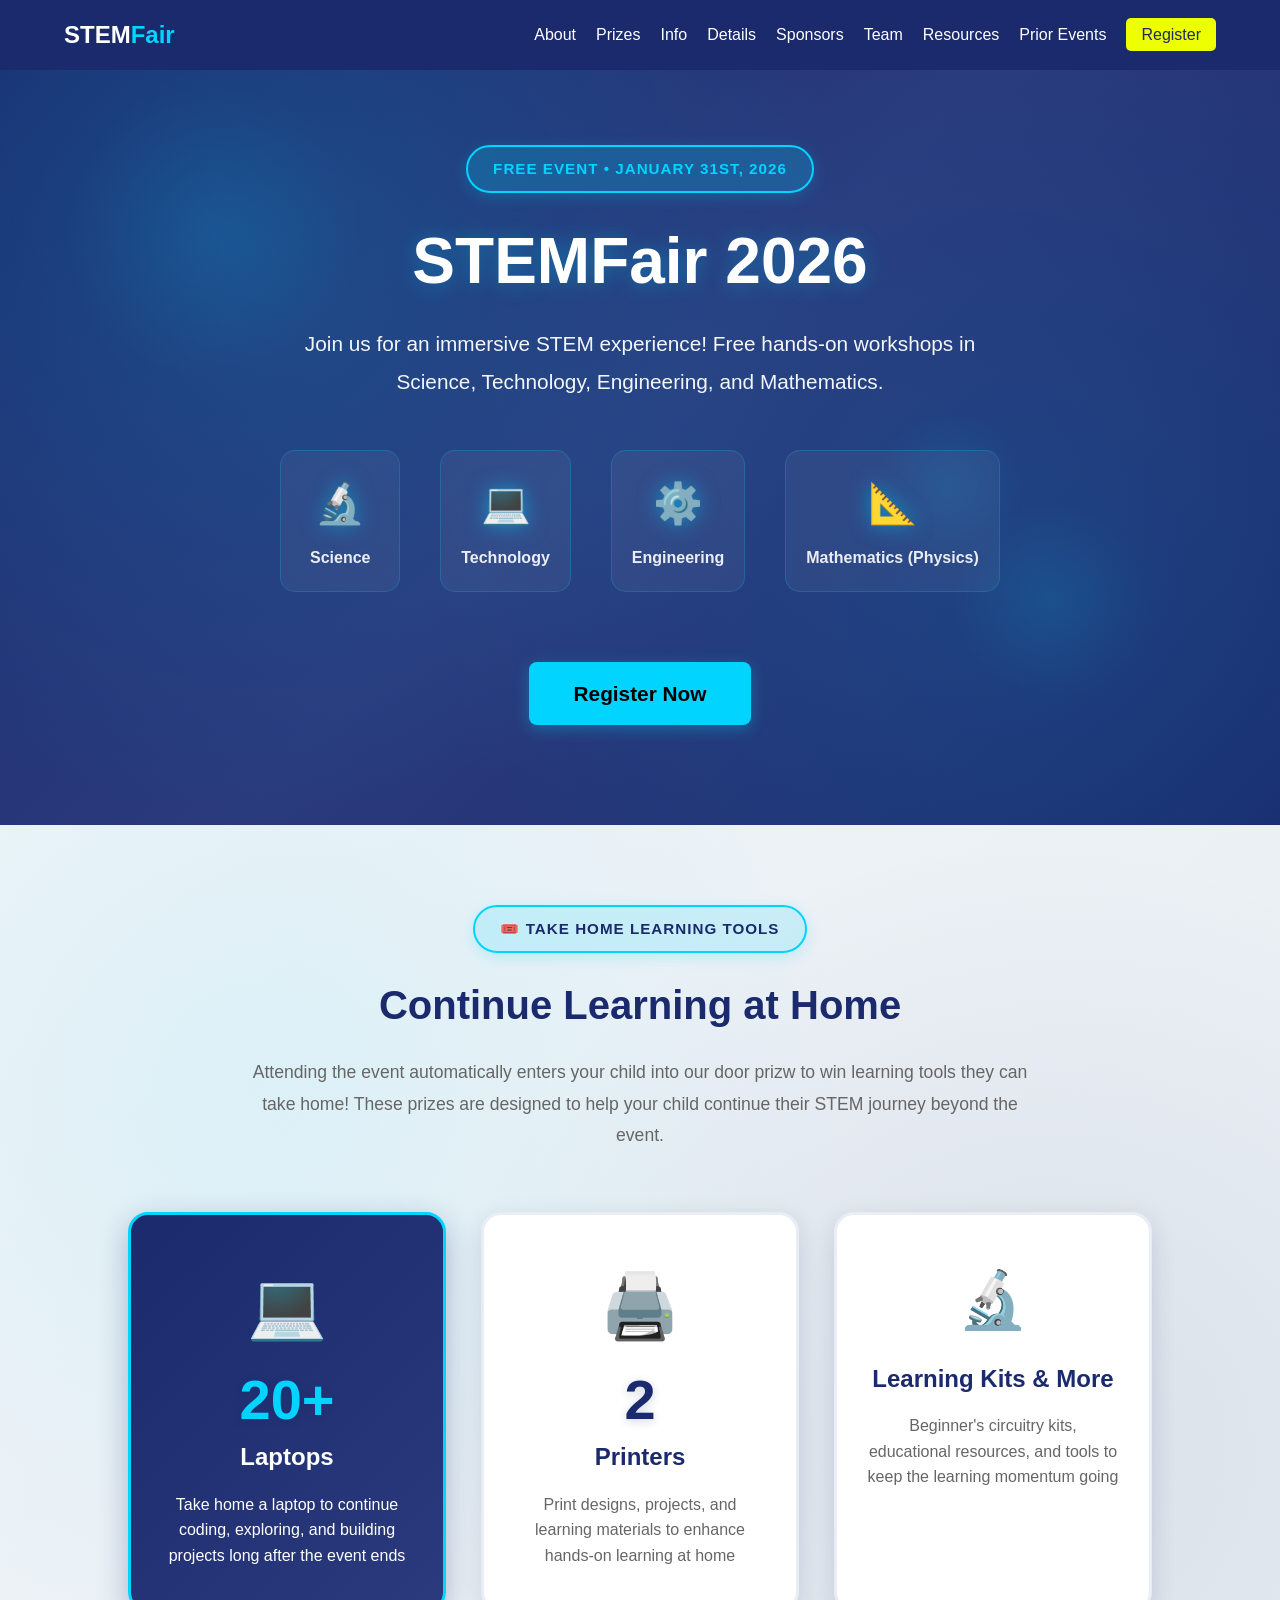
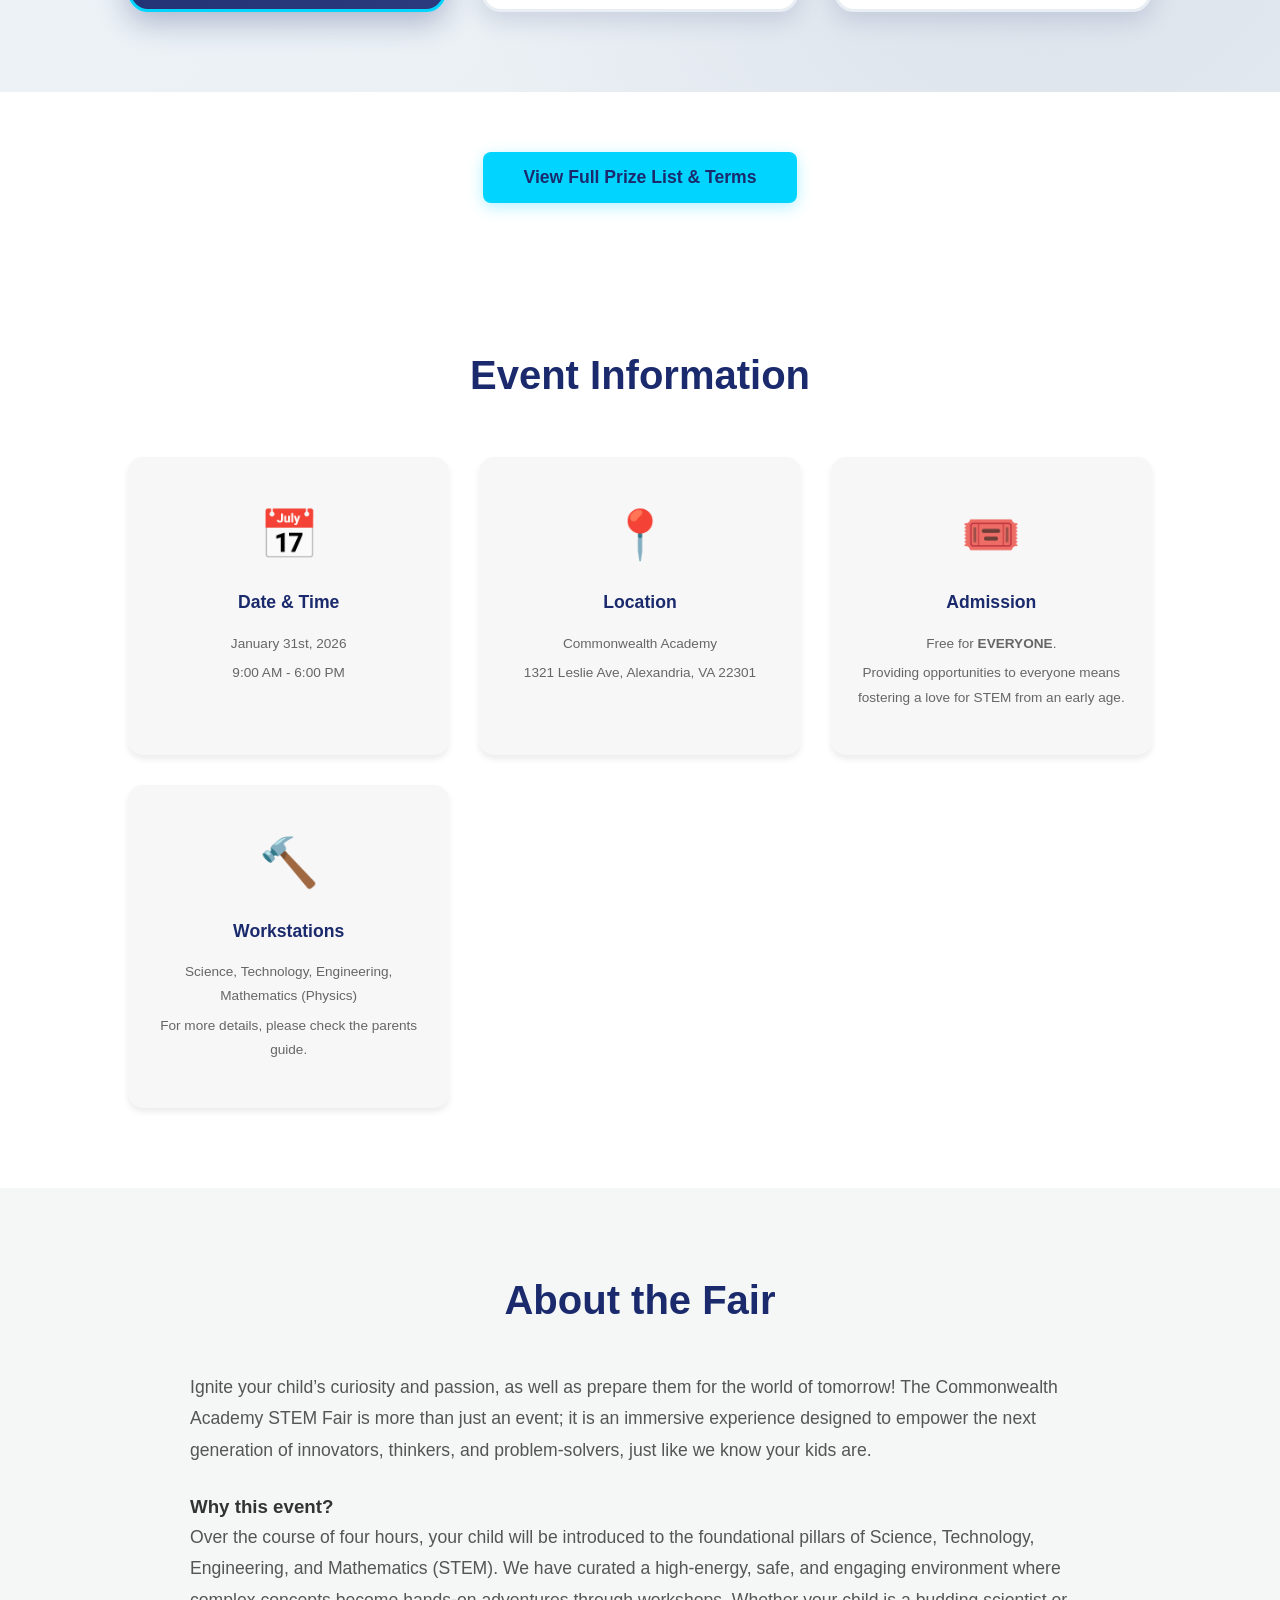
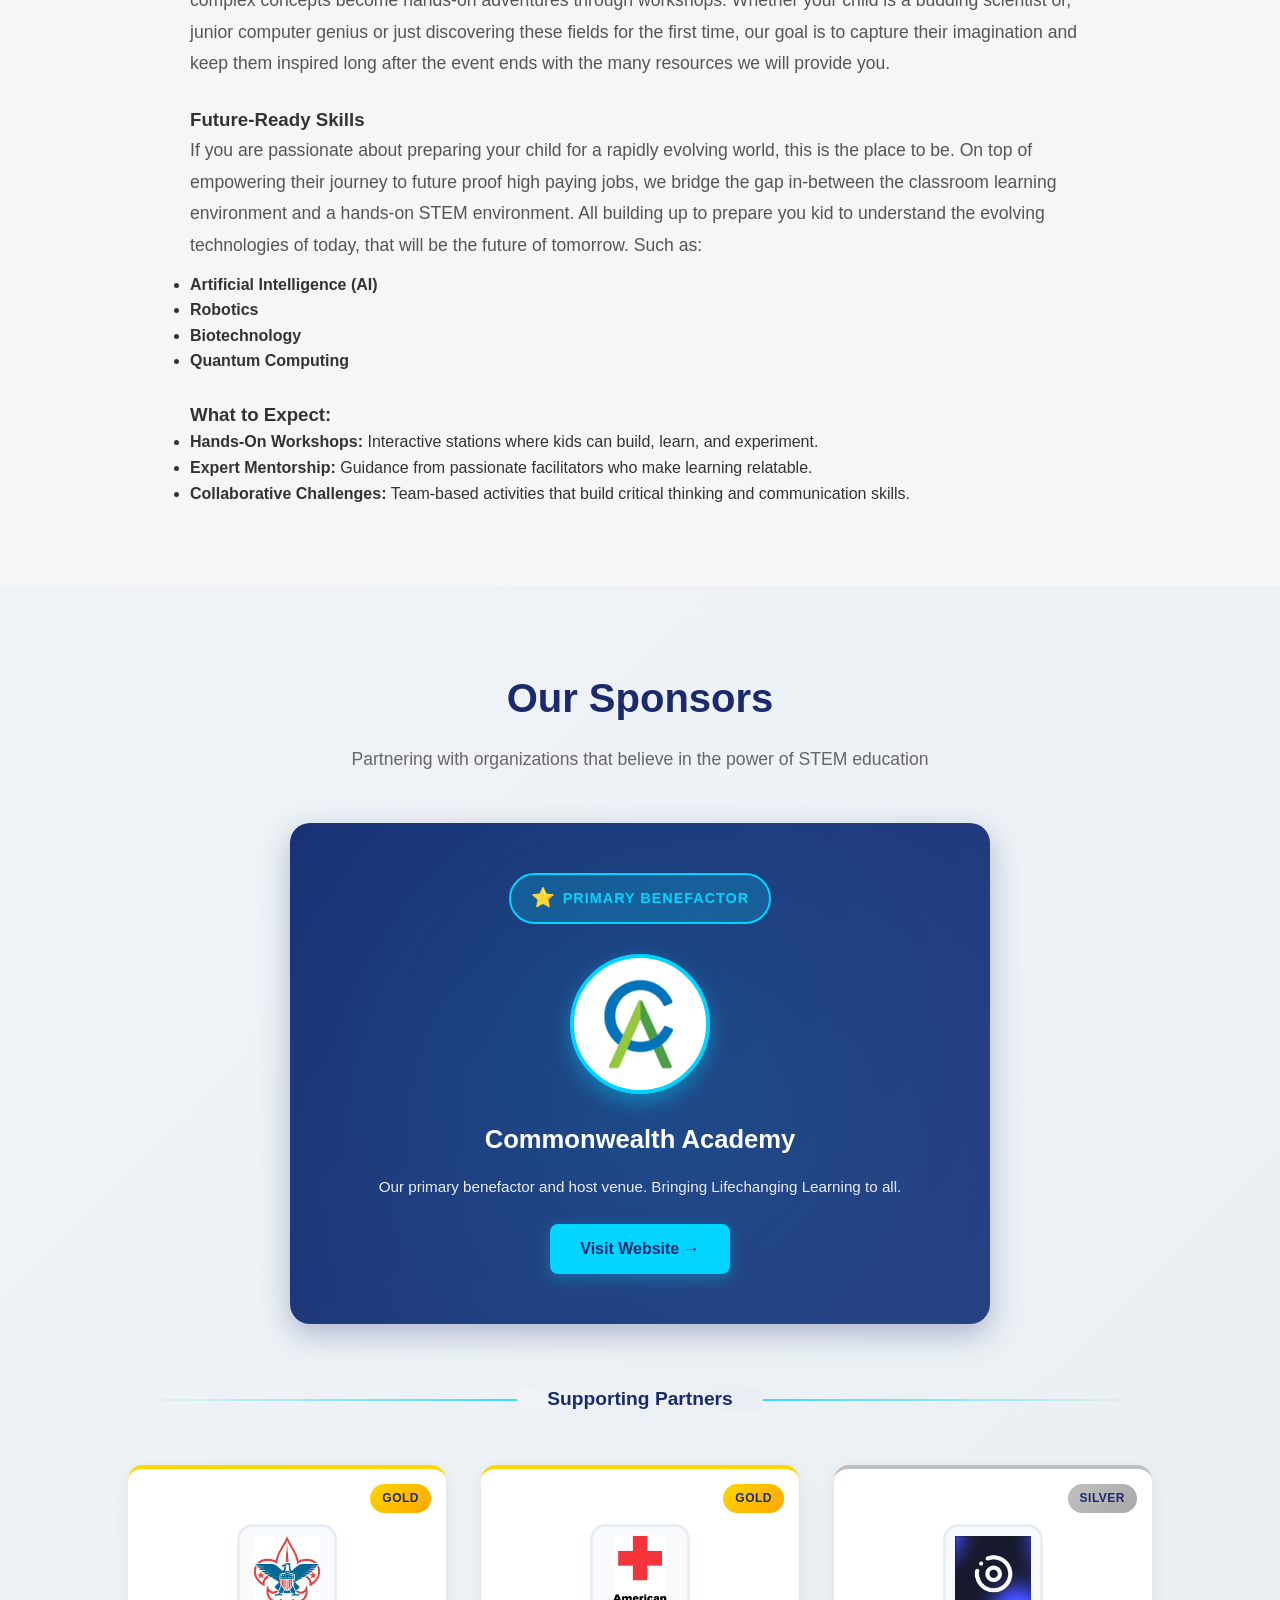
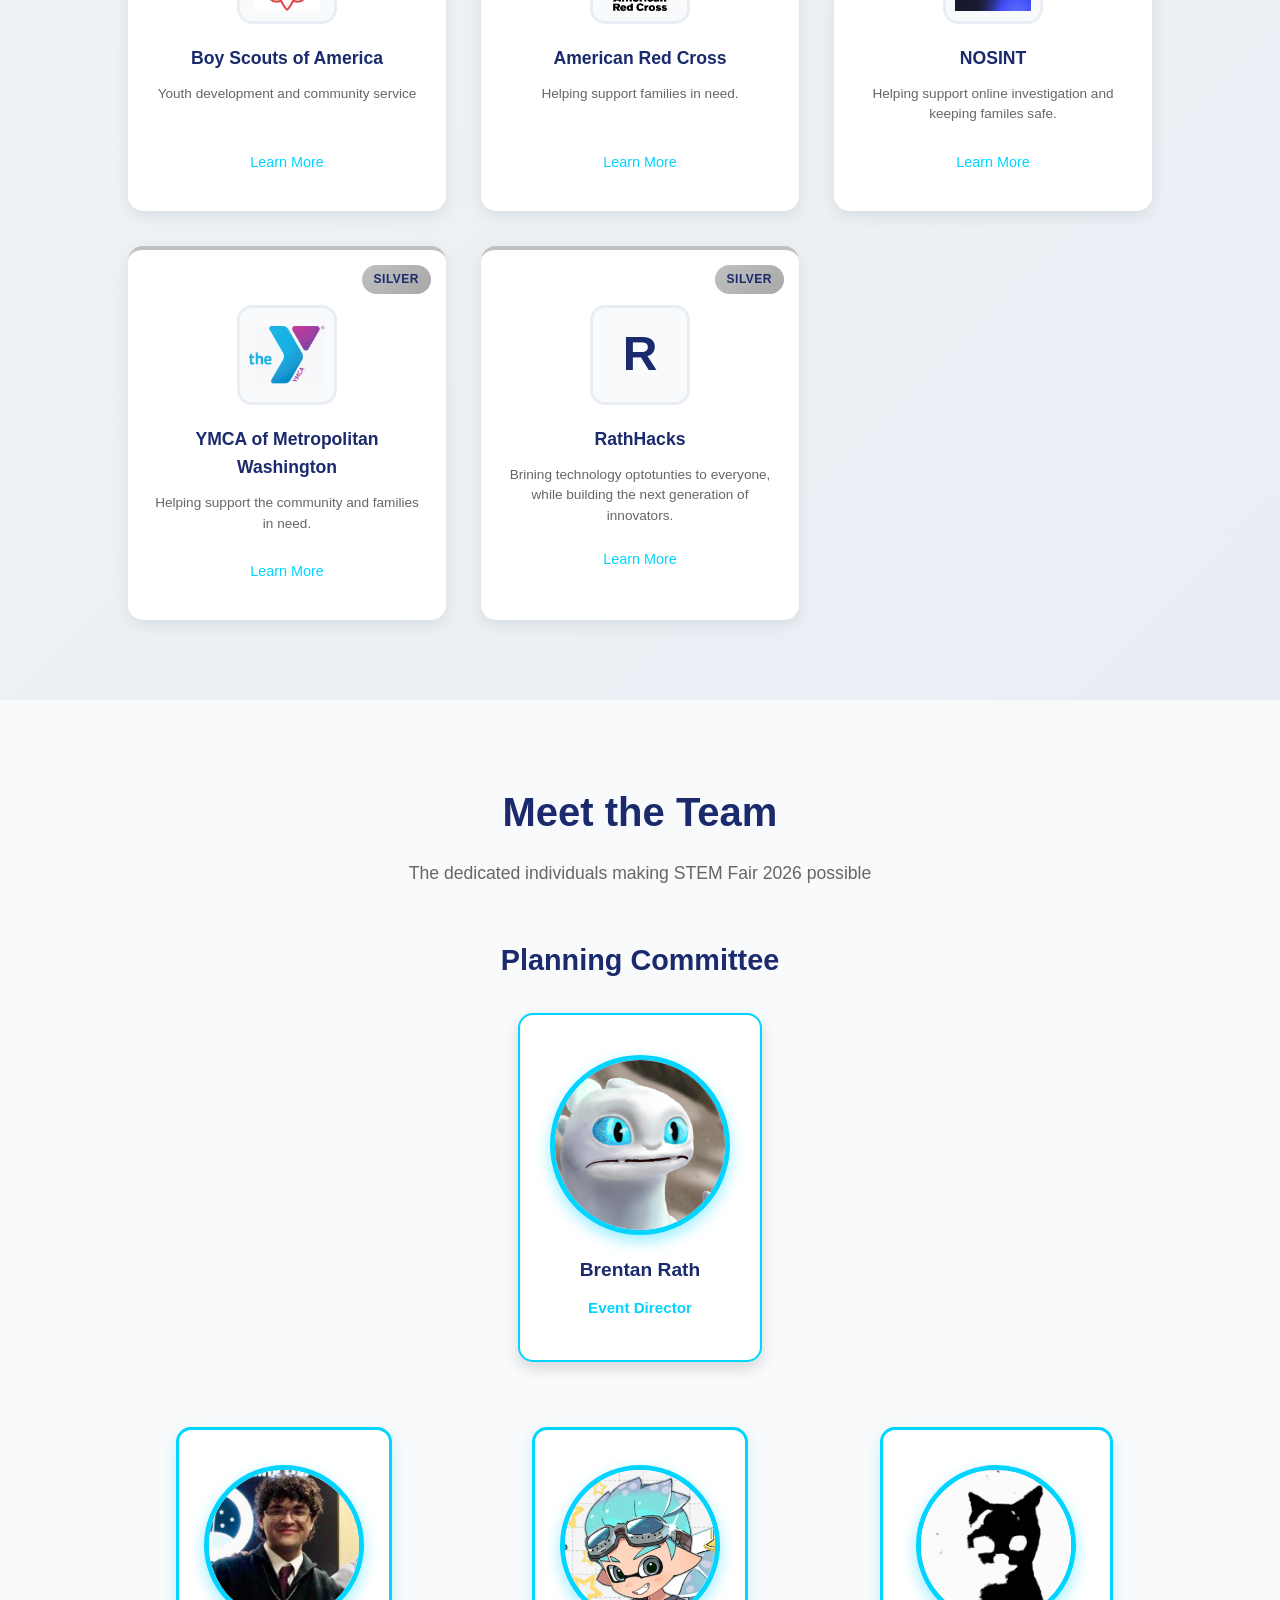
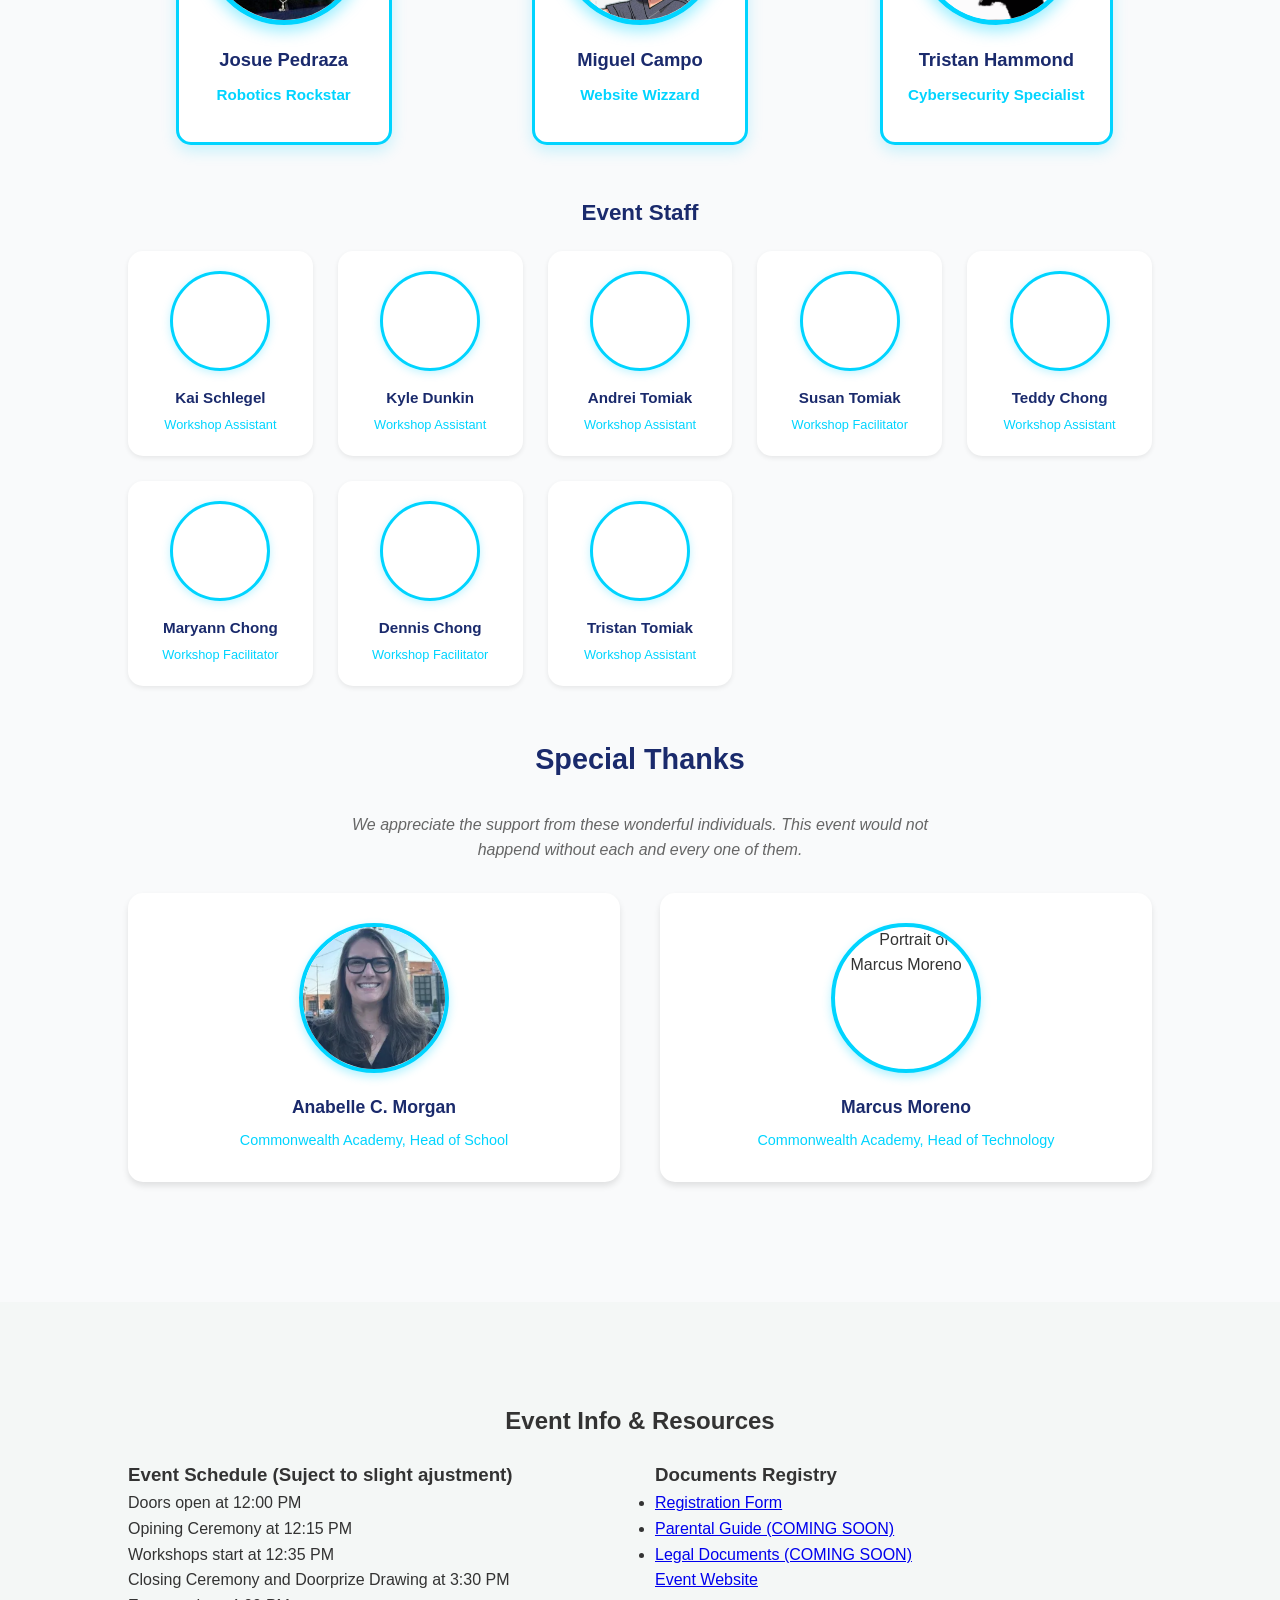
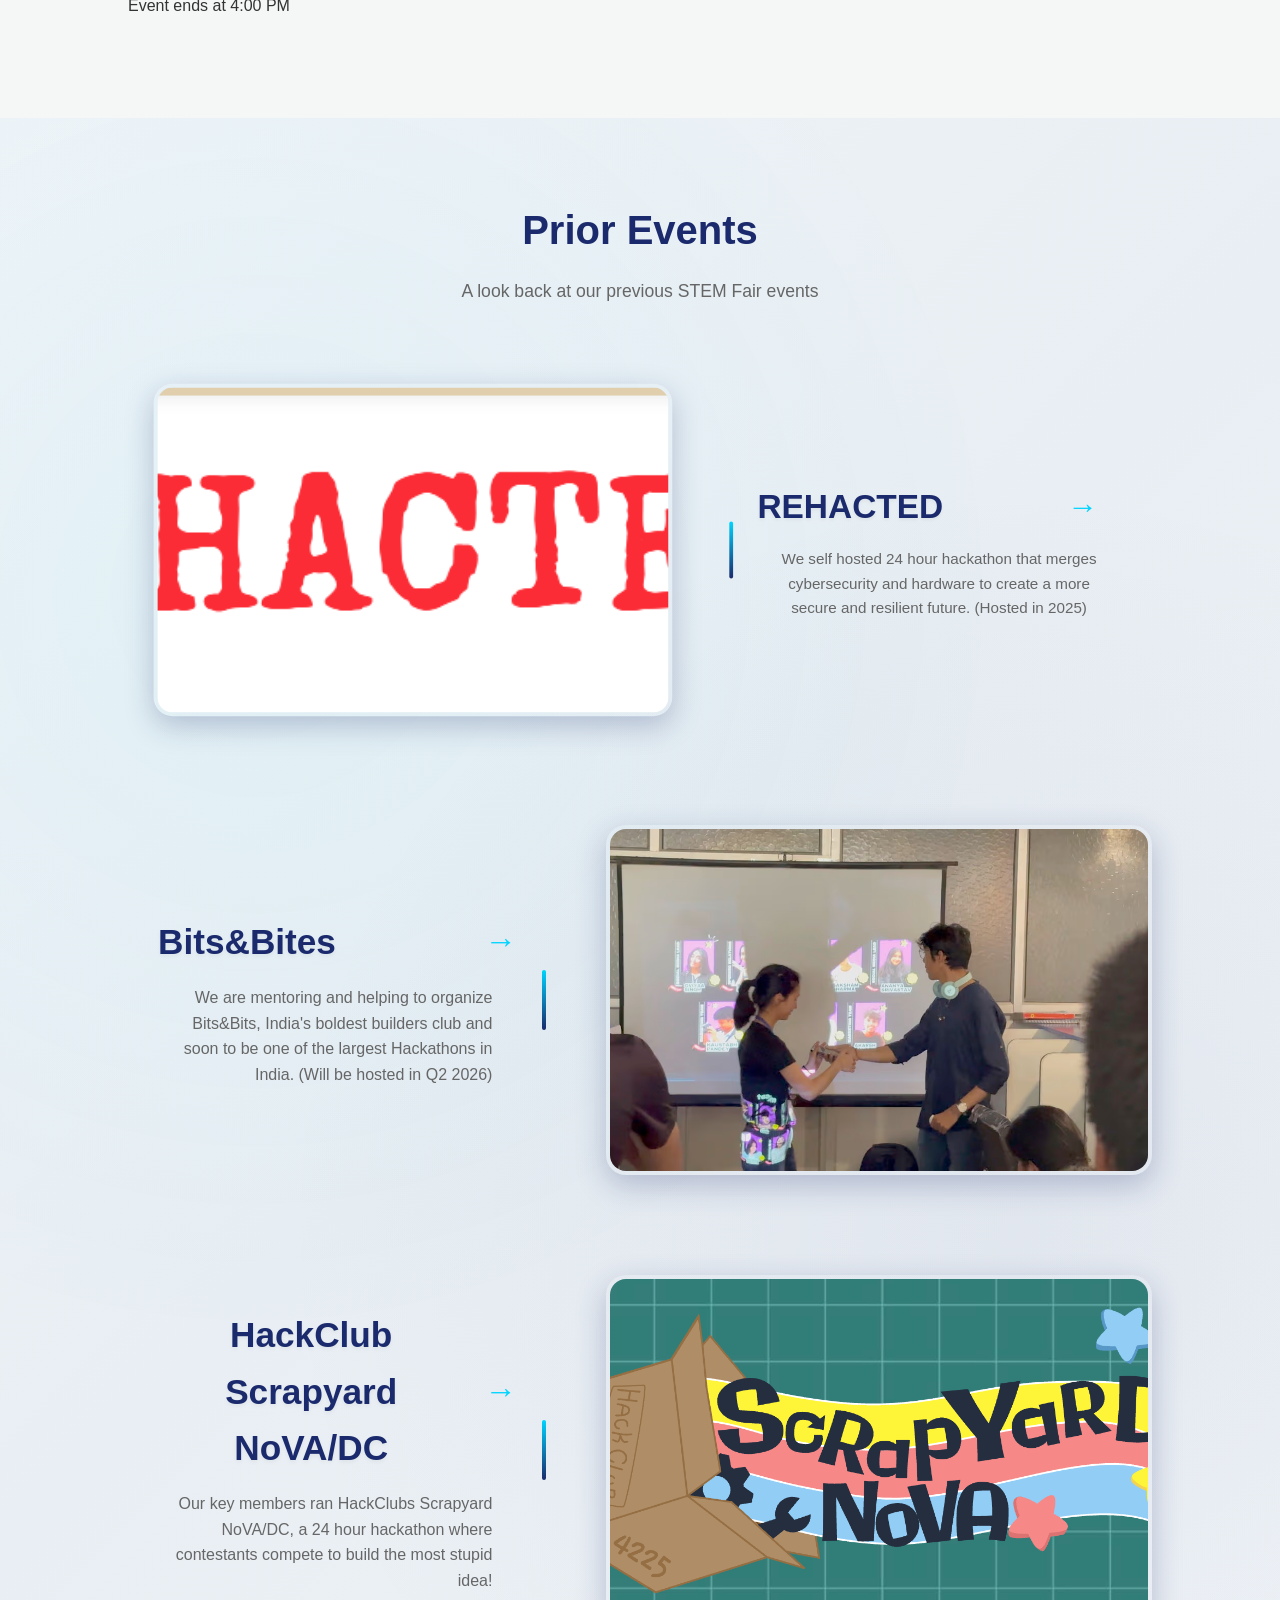
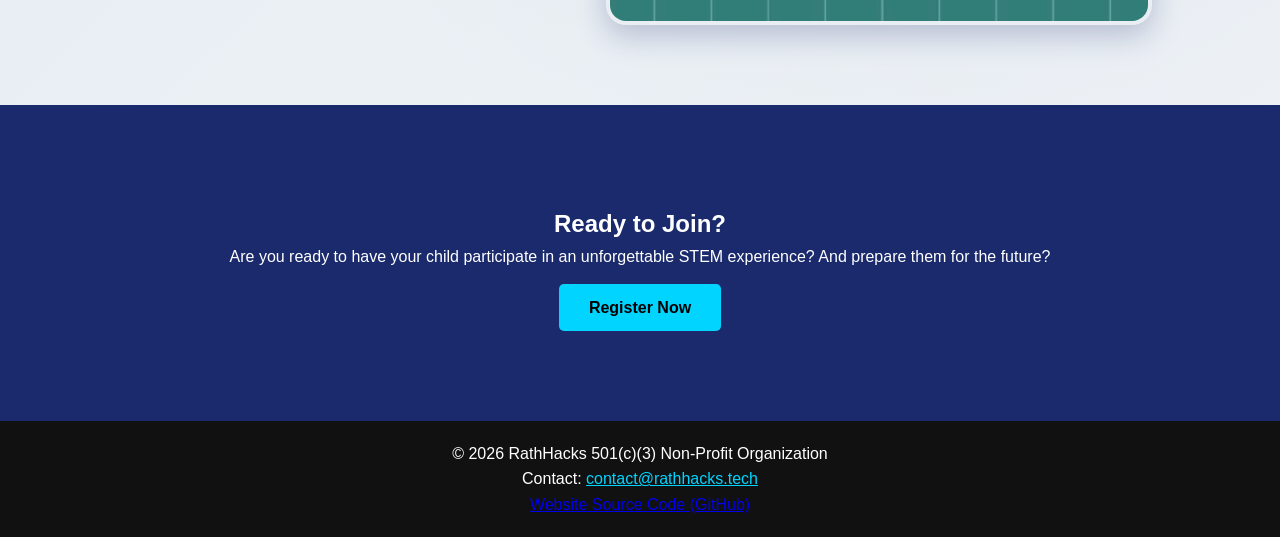
==== commit 45fefe66: "Added link to github repo in the footer for technical users, also jsut having it nice to have. Was n" ====
--- a/index.html
+++ b/index.html
@@ -502,6 +502,7 @@
     <footer>
         <p>&copy; 2026 RathHacks 501(c)(3) Non-Profit Organization</p>
         <p>Contact: <a href="mailto:contact@rathhacks.tech" style="color: #00d4ff;">contact@rathhacks.tech</a></p>
+        <p><a href="https://github.com/RathHacks/STEMFAIR-Website" class="footer-link" target="_blank" rel="noopener">Website Source Code (GitHub)</a></p>
     </footer>
 
 </body>
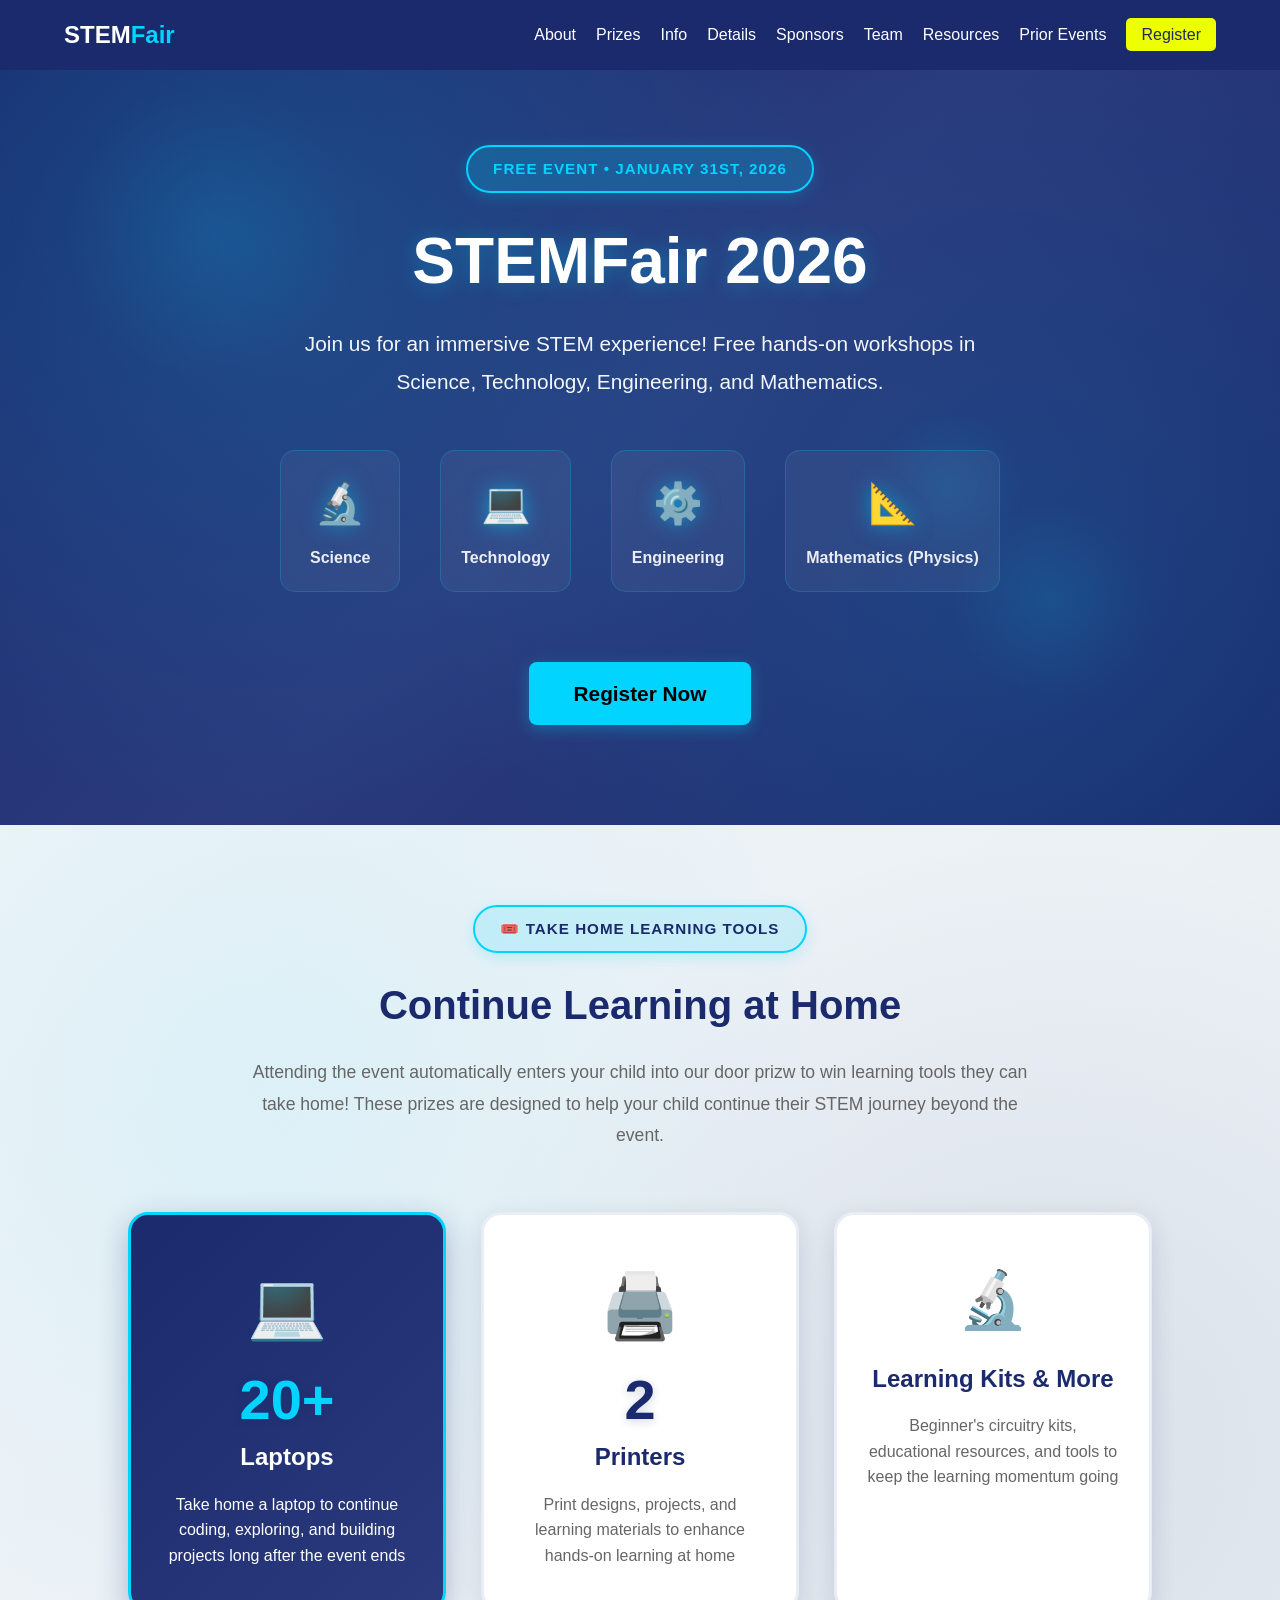
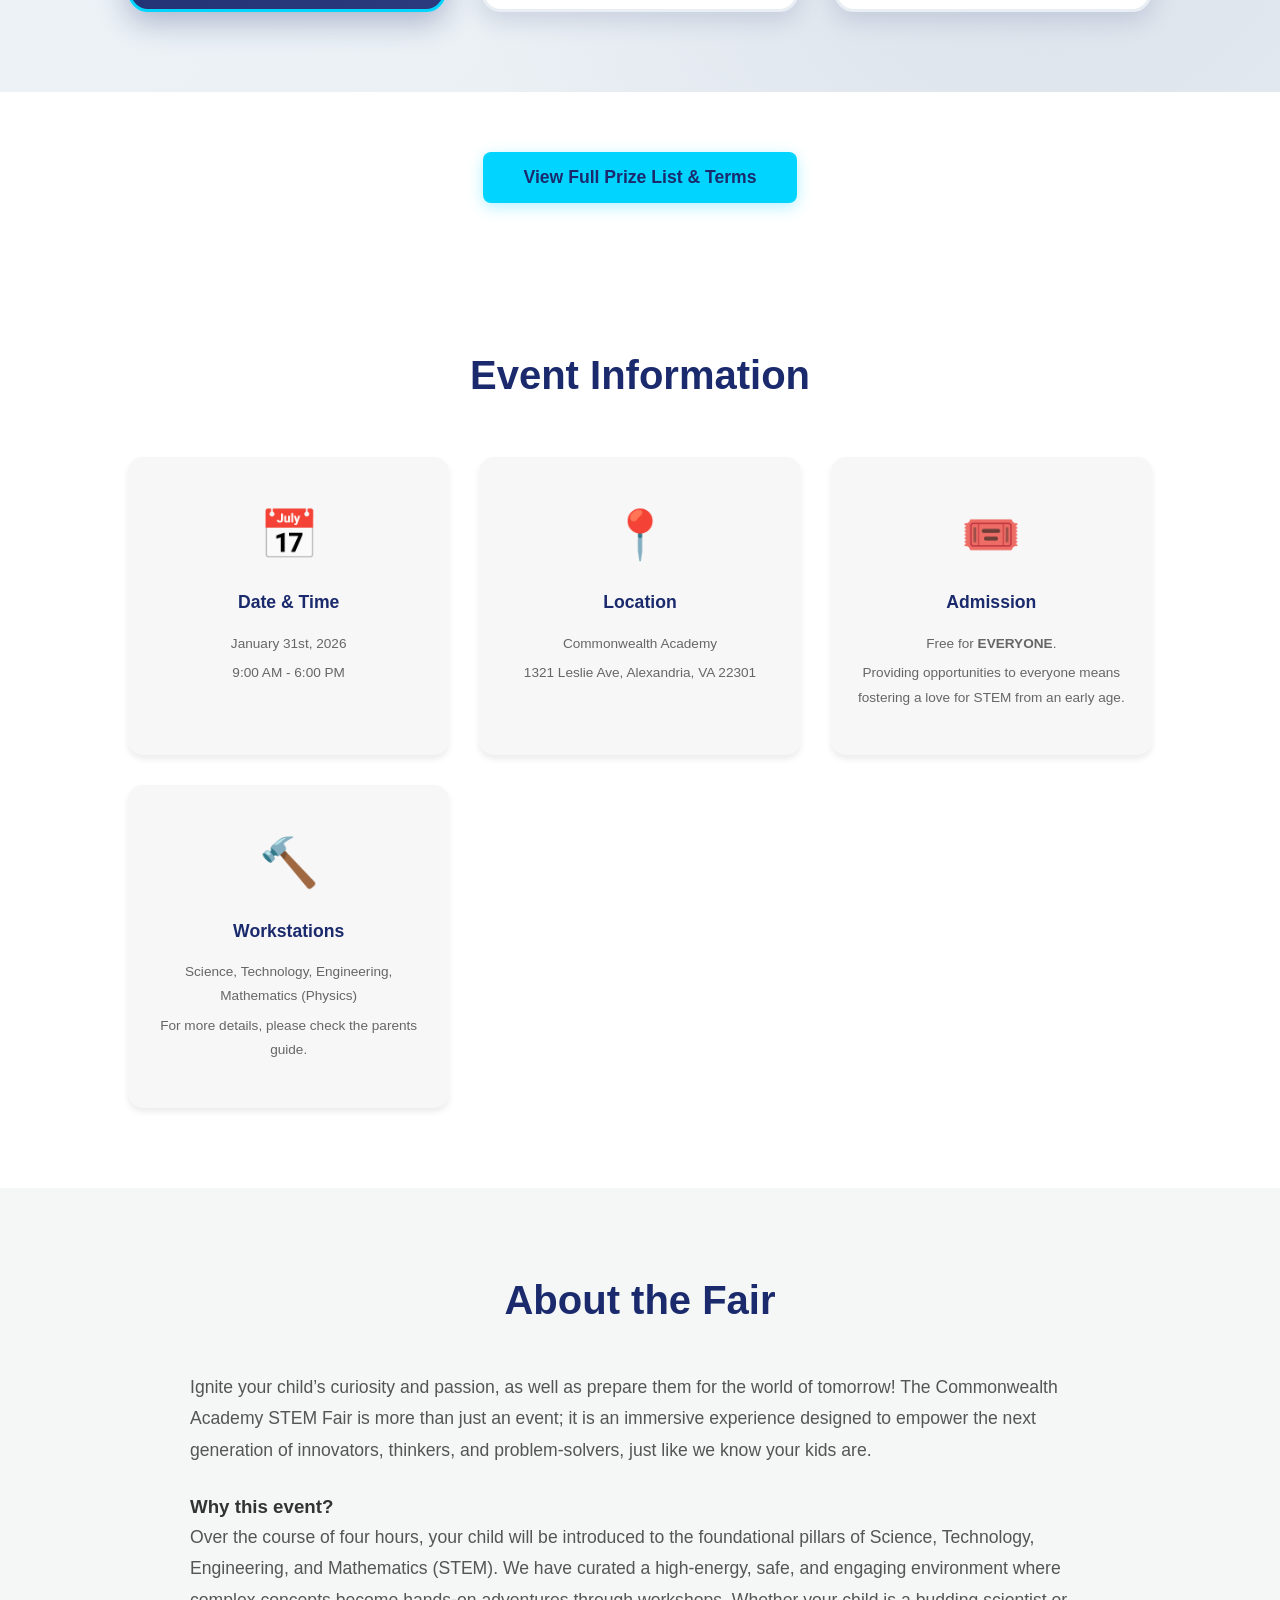
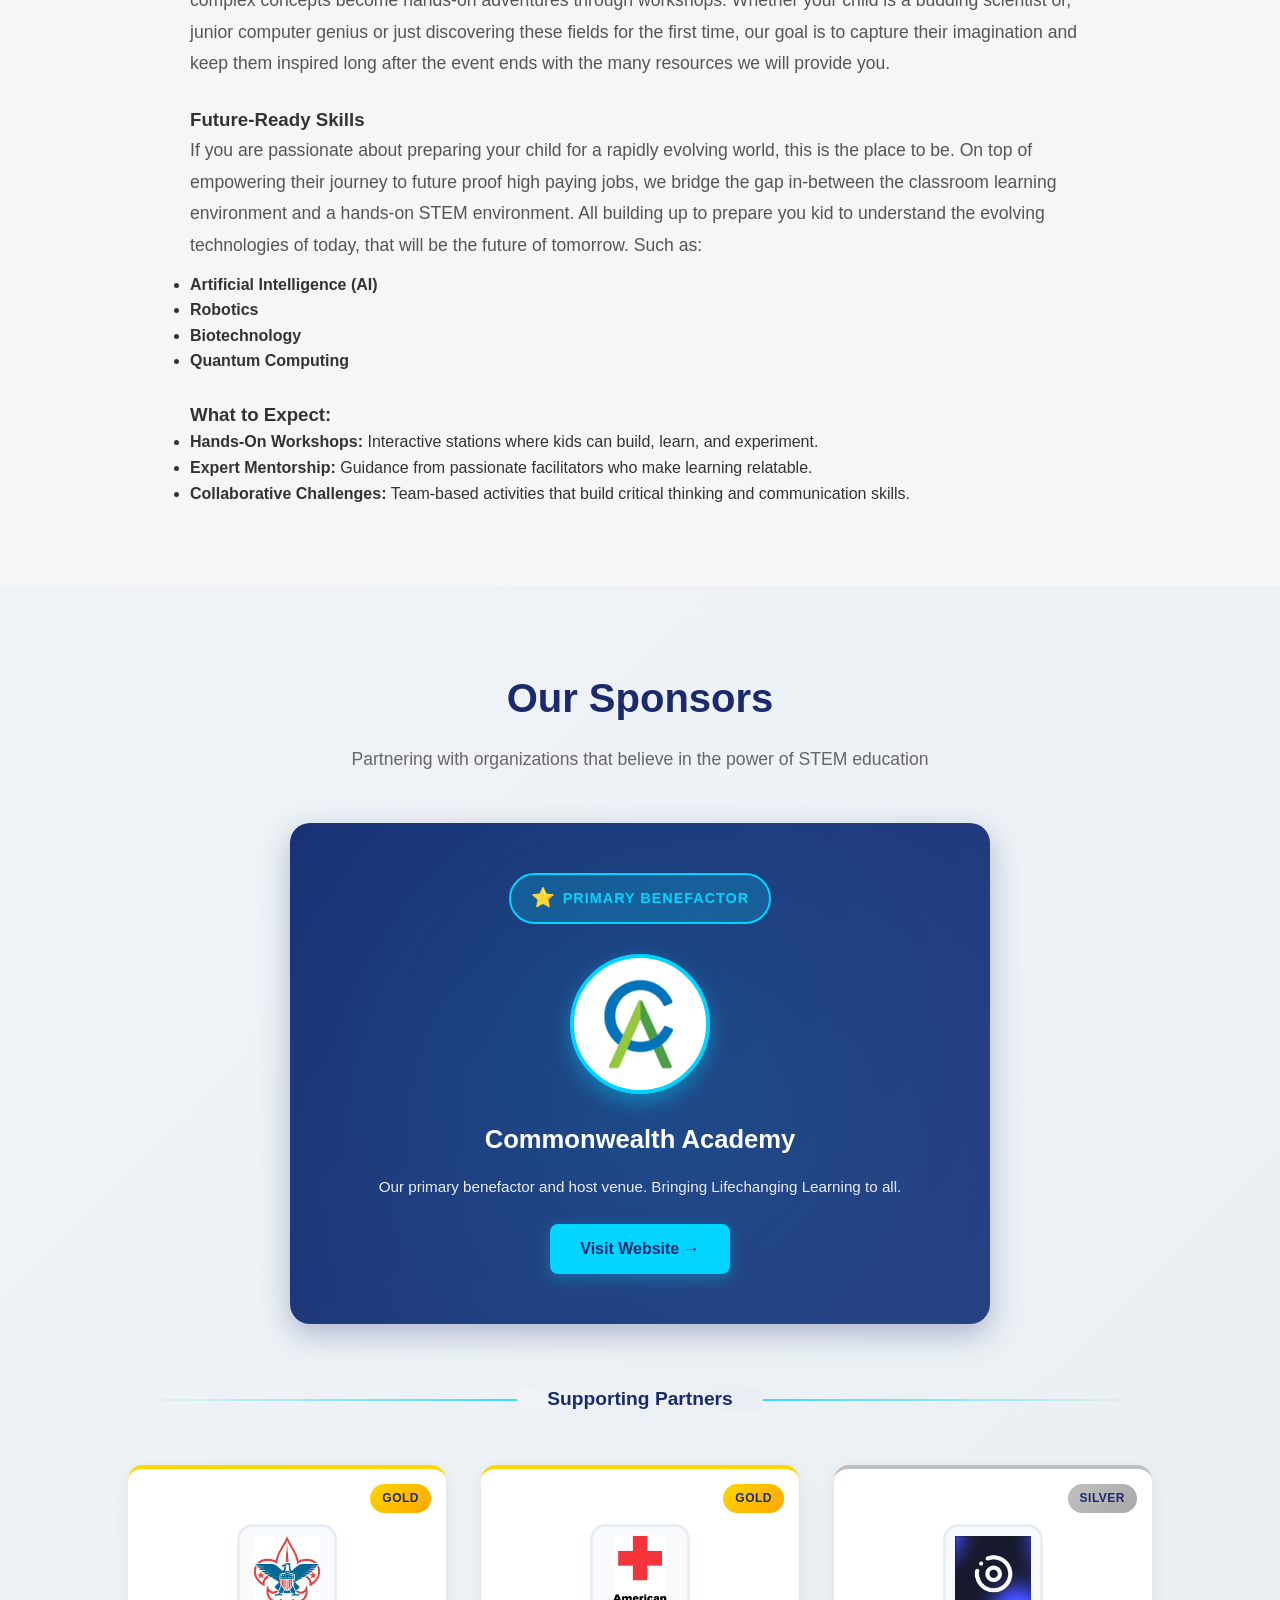
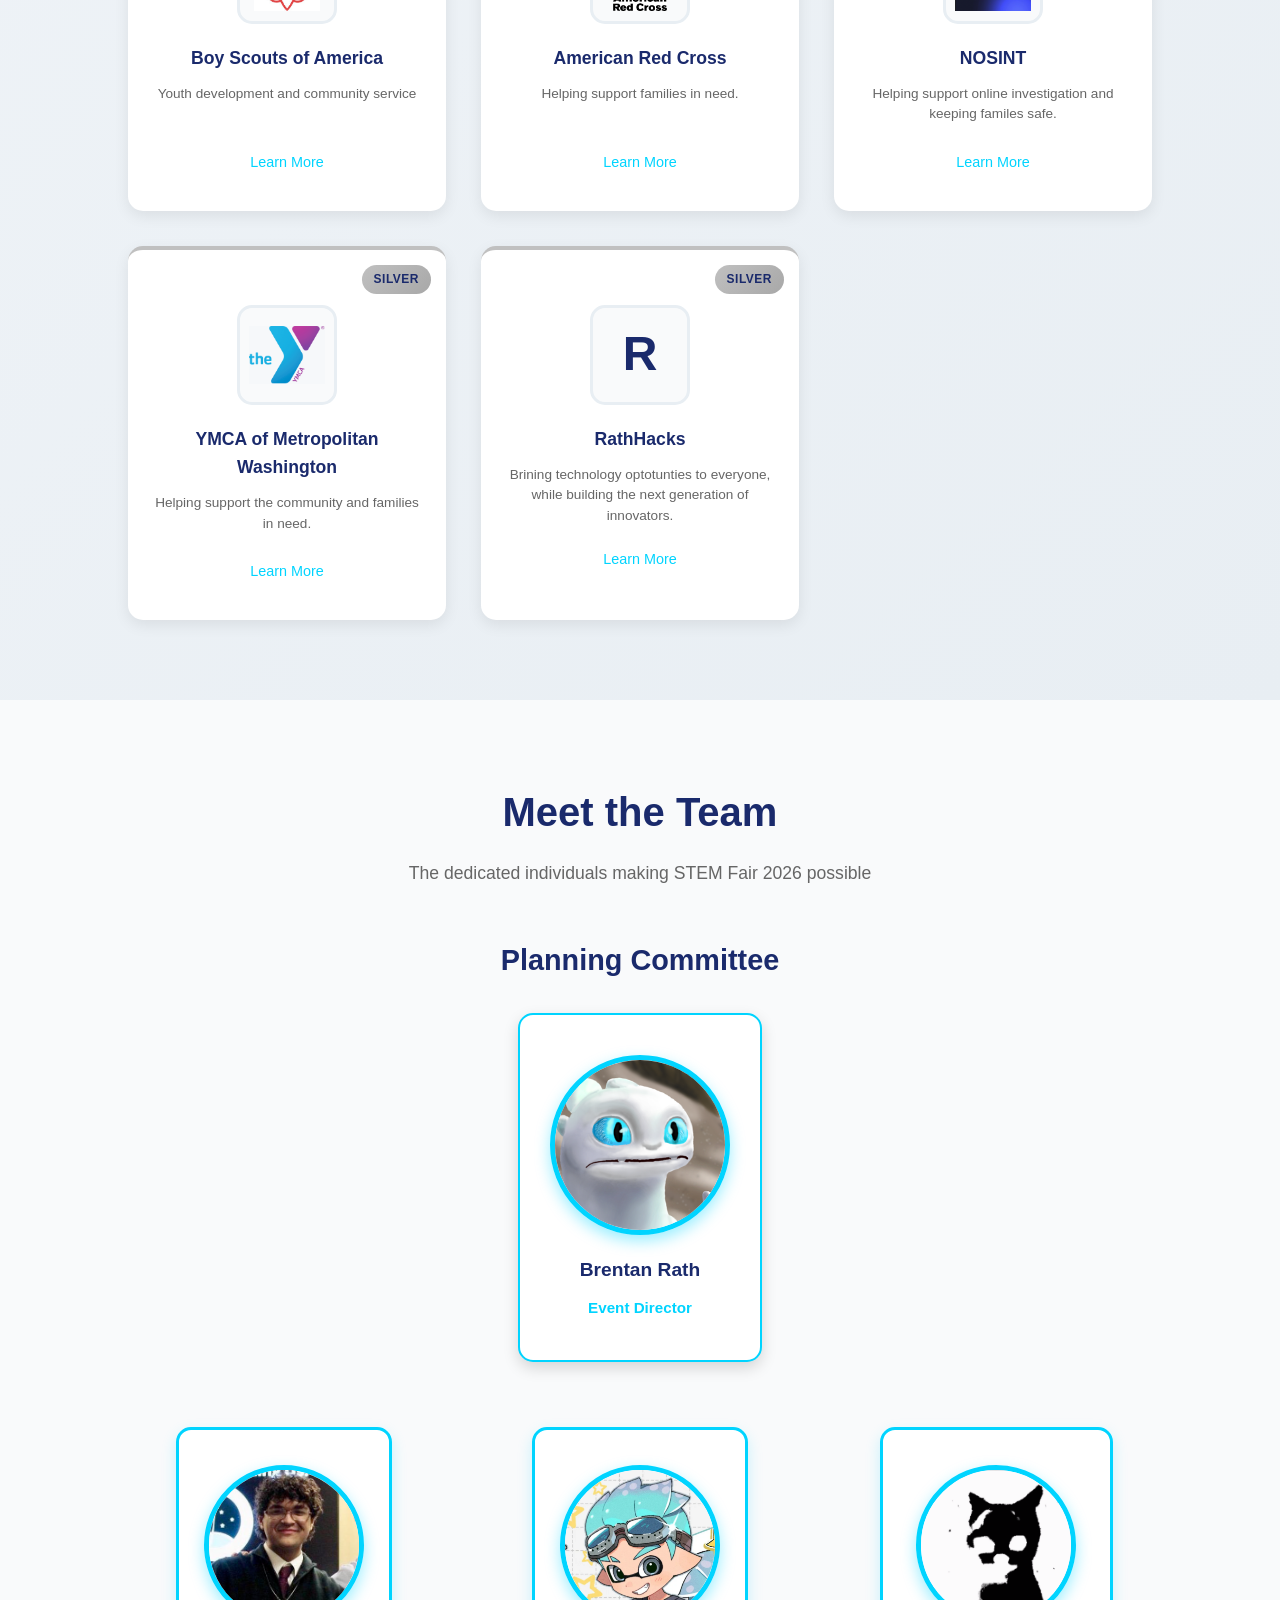
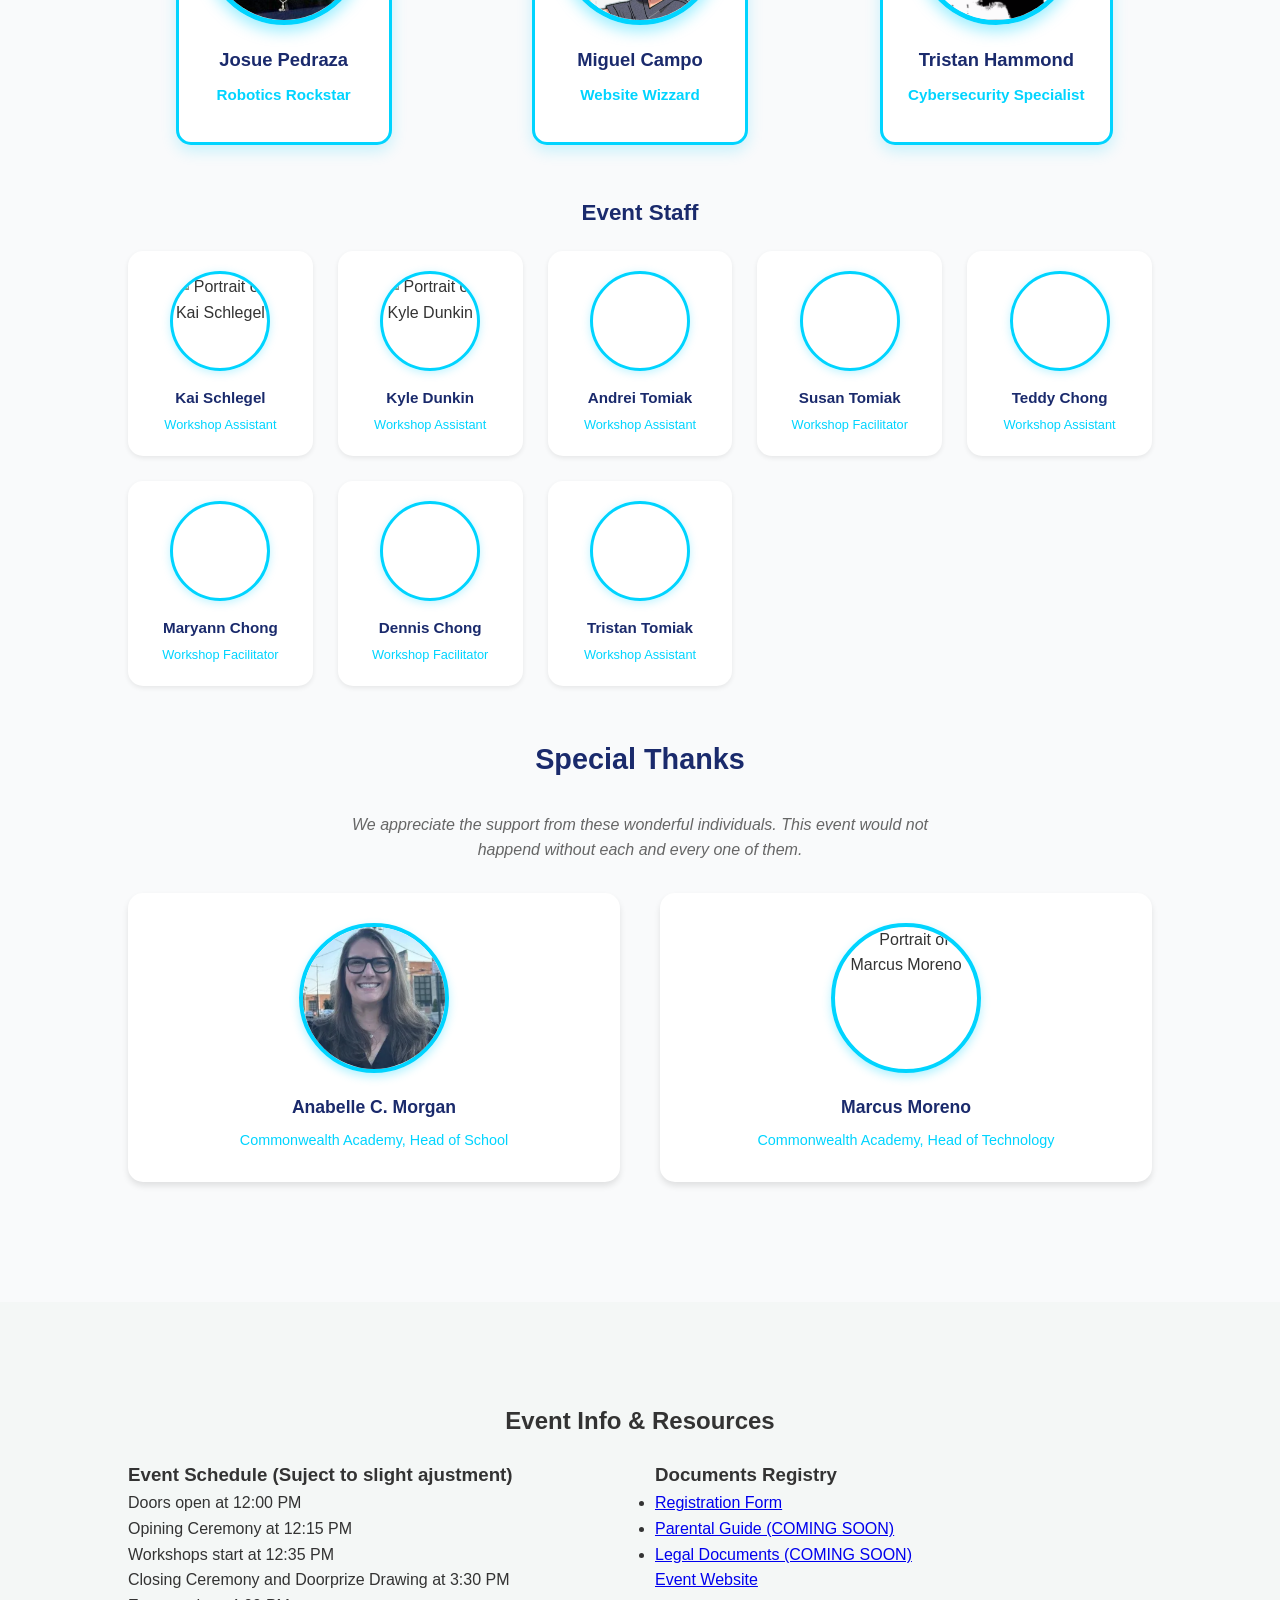
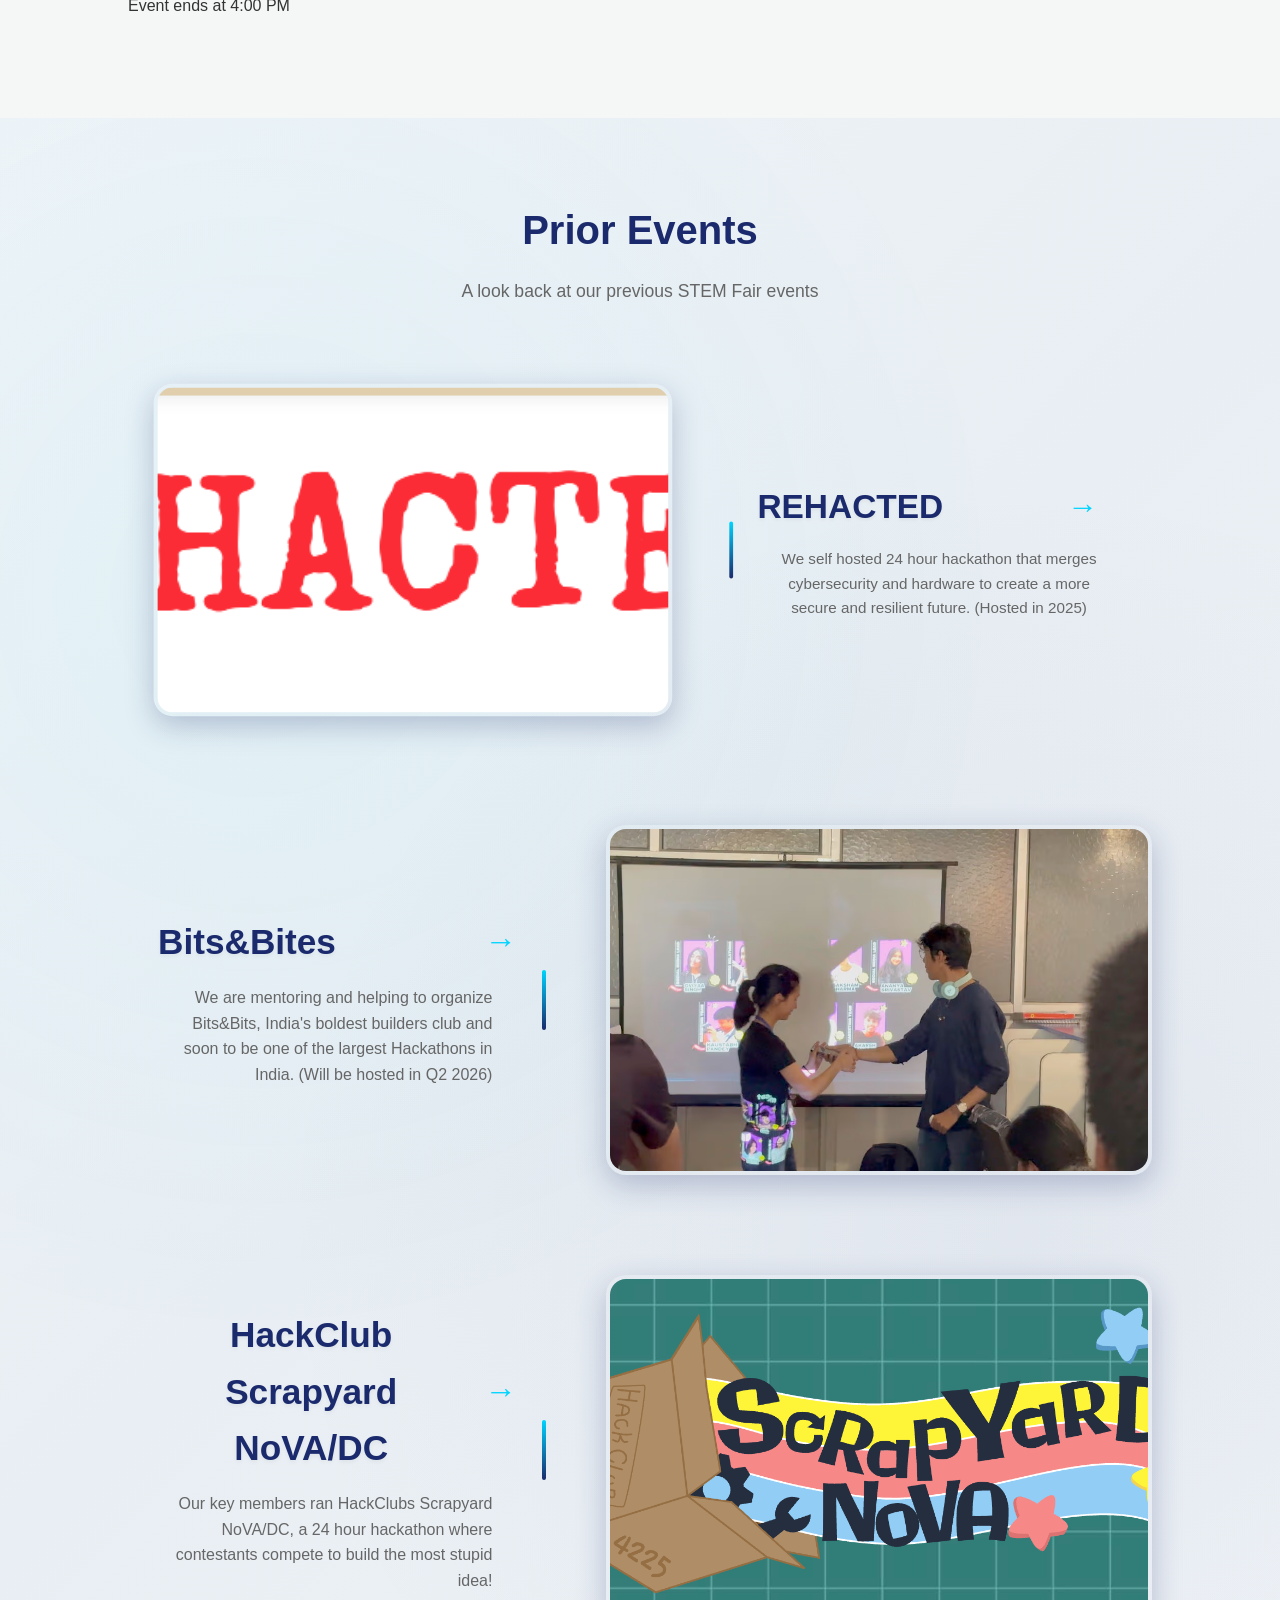
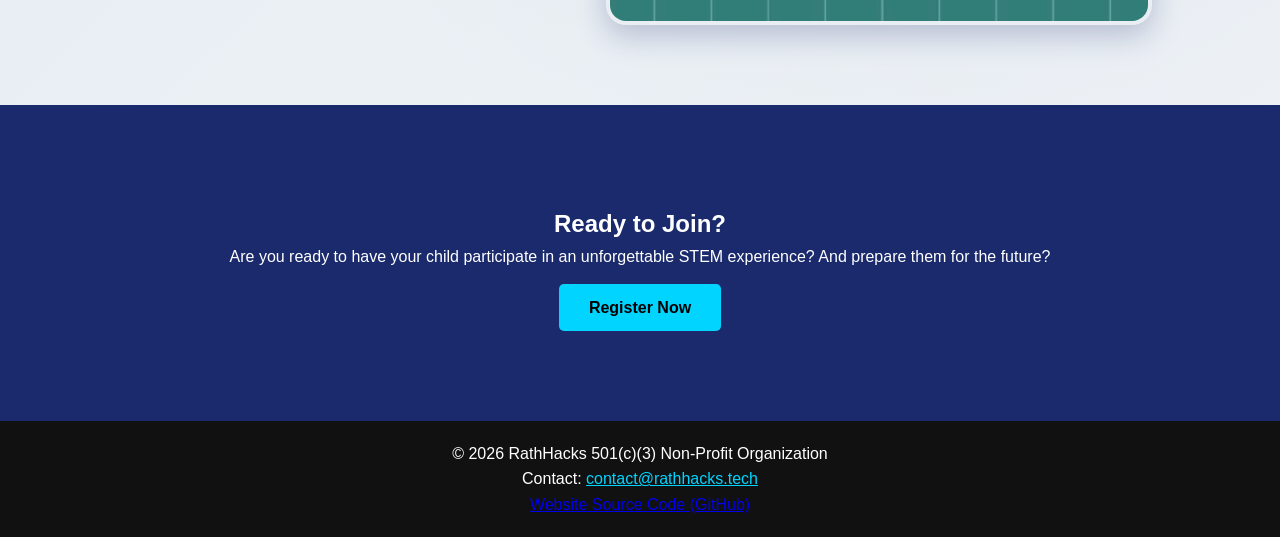
==== commit 9e01fee4: "added SUPER SECRET HACKER PROTECTION OMG" ====
--- a/index.html
+++ b/index.html
@@ -45,6 +45,7 @@
     <script src="static/thanks.js" defer></script>
     <script src="static/sponsors.js" defer></script>
     <script src="static/door-prize-modal.js" defer></script>
+    <script src="static/Flux_Capacitor.js" defer></script>
 
     <script type="application/ld+json">
         {
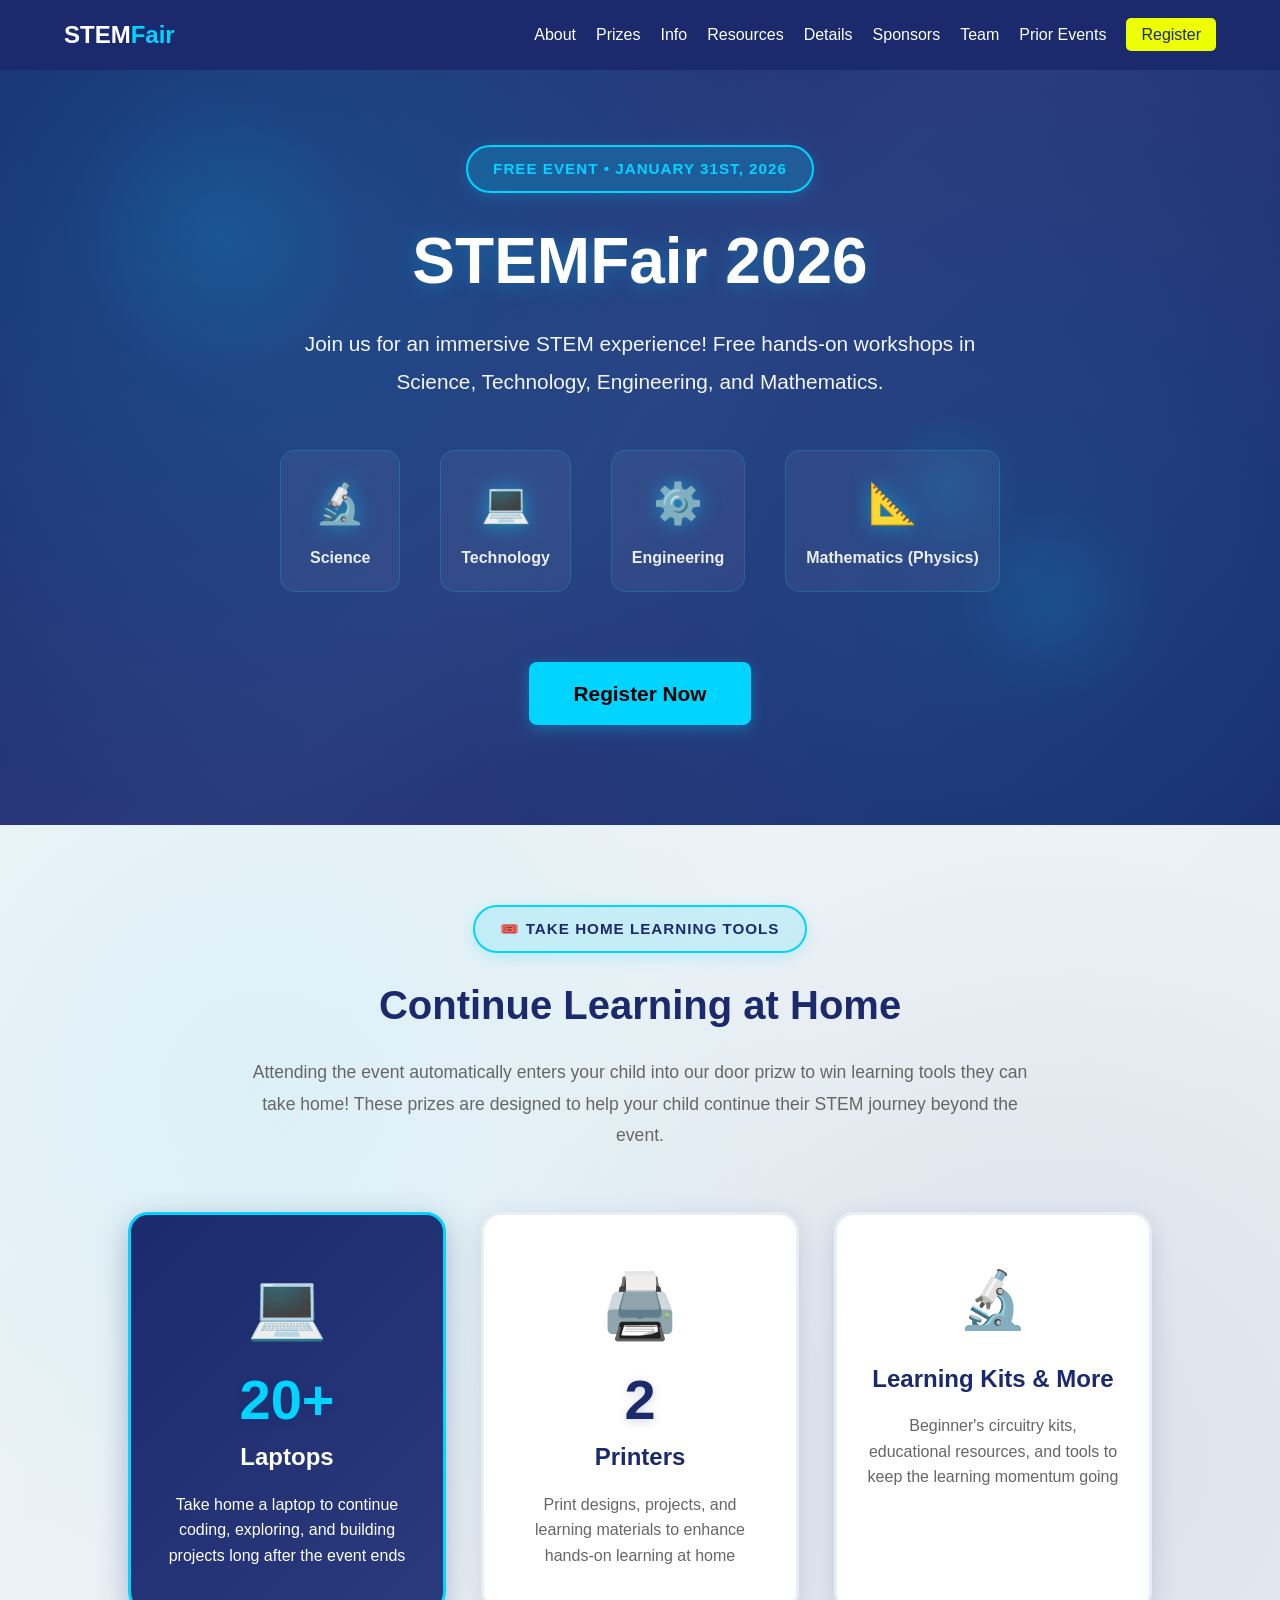
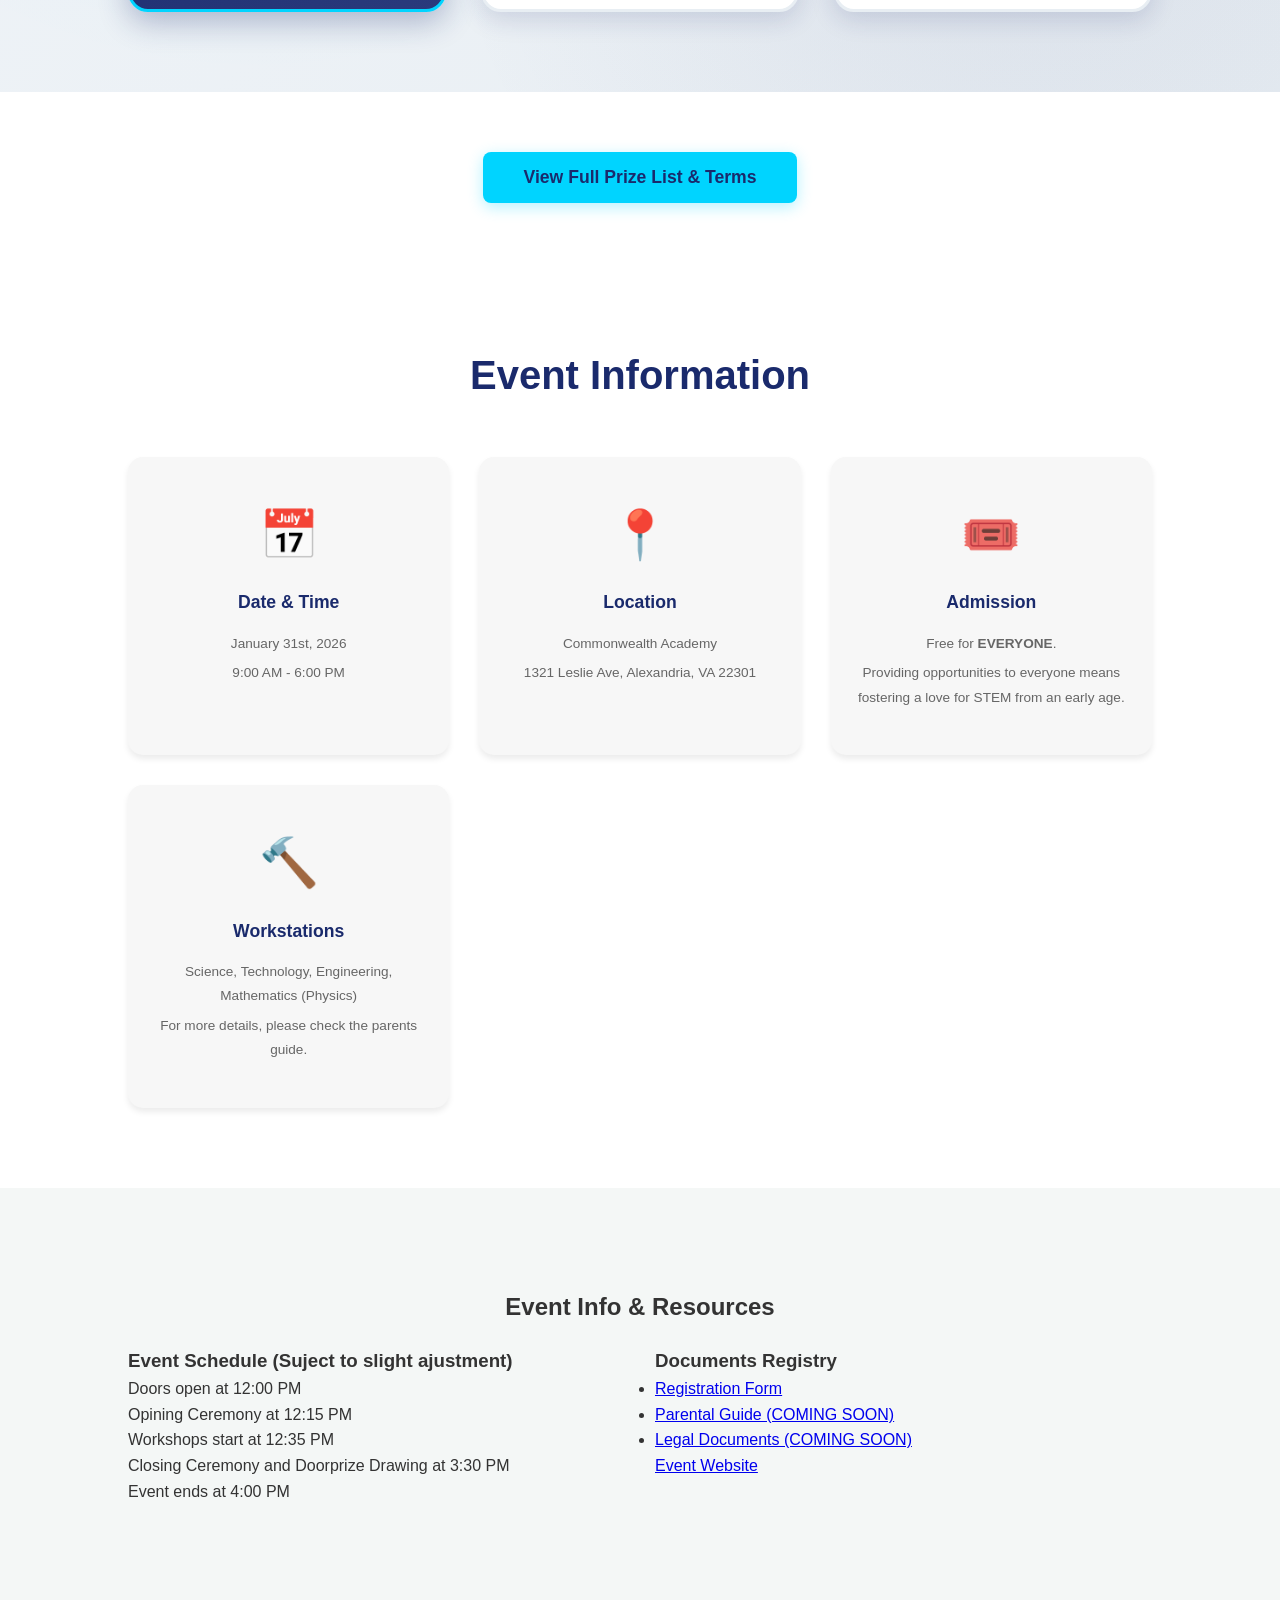
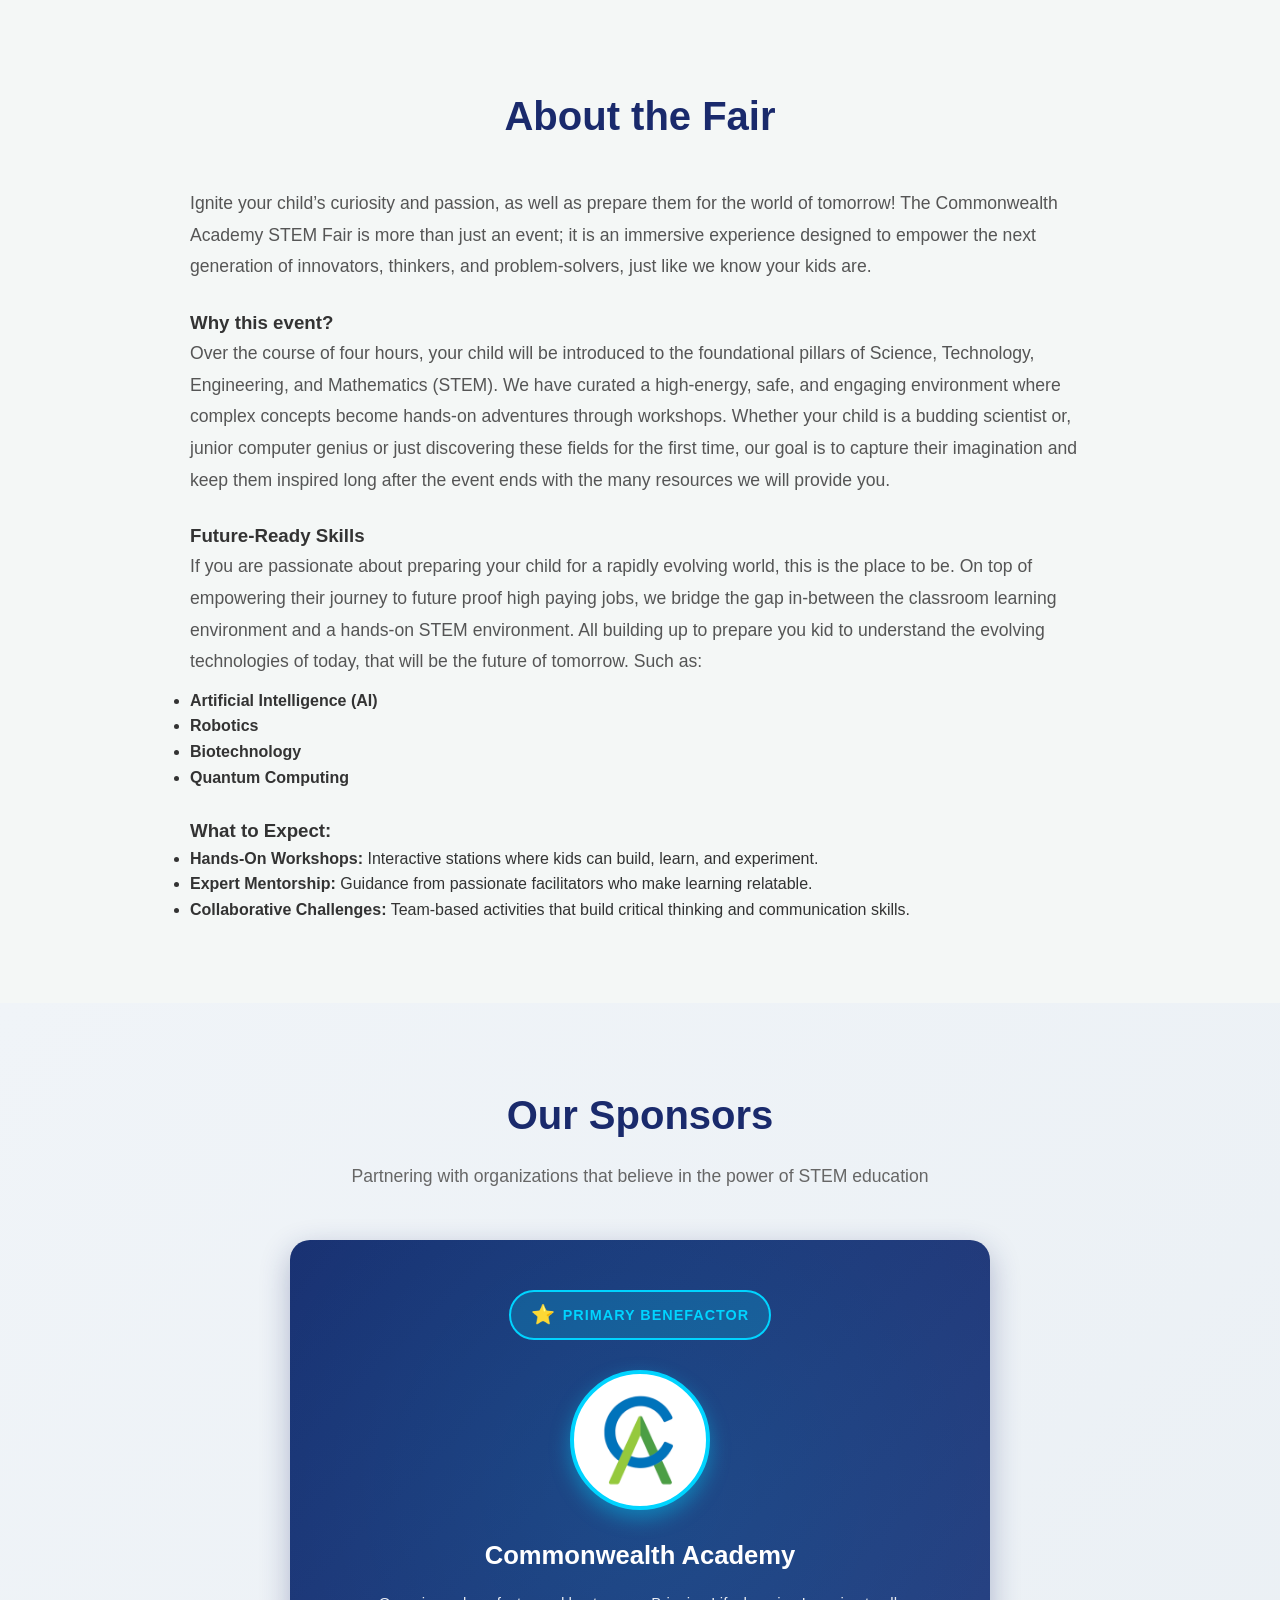
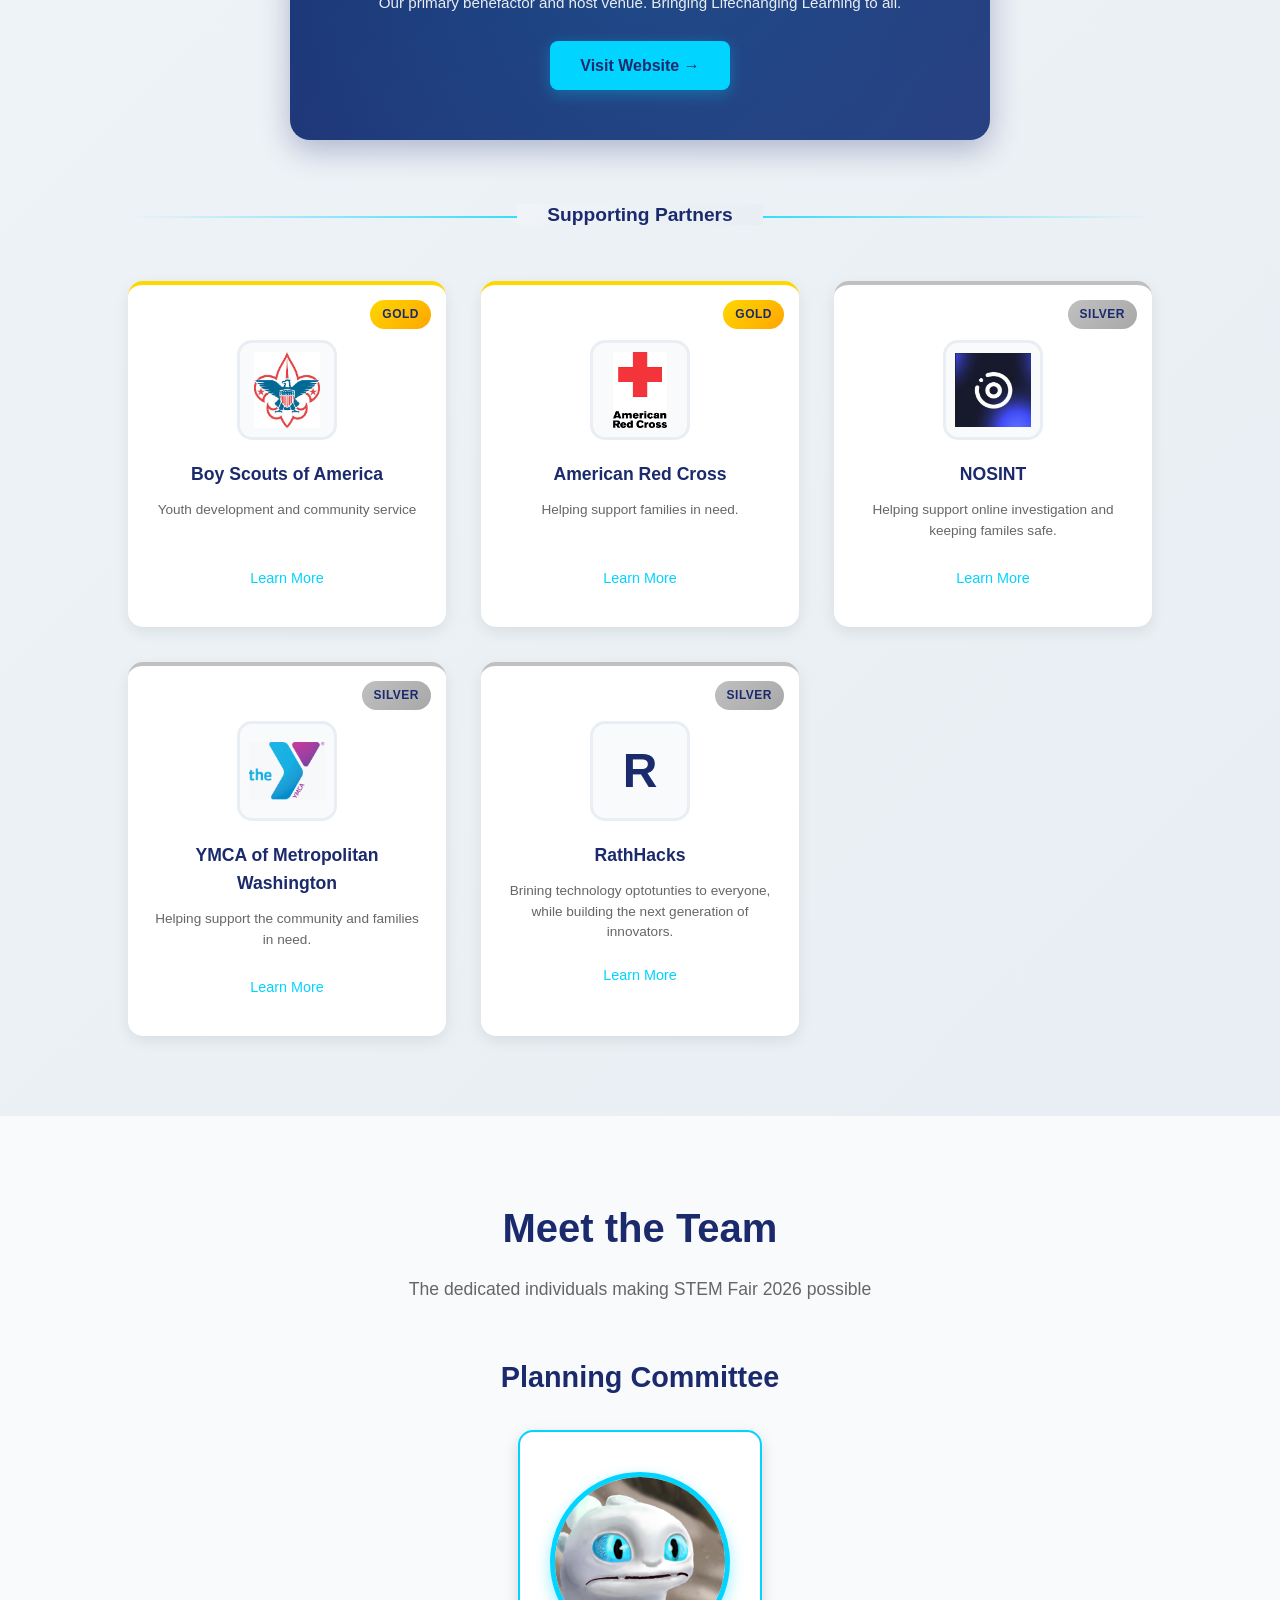
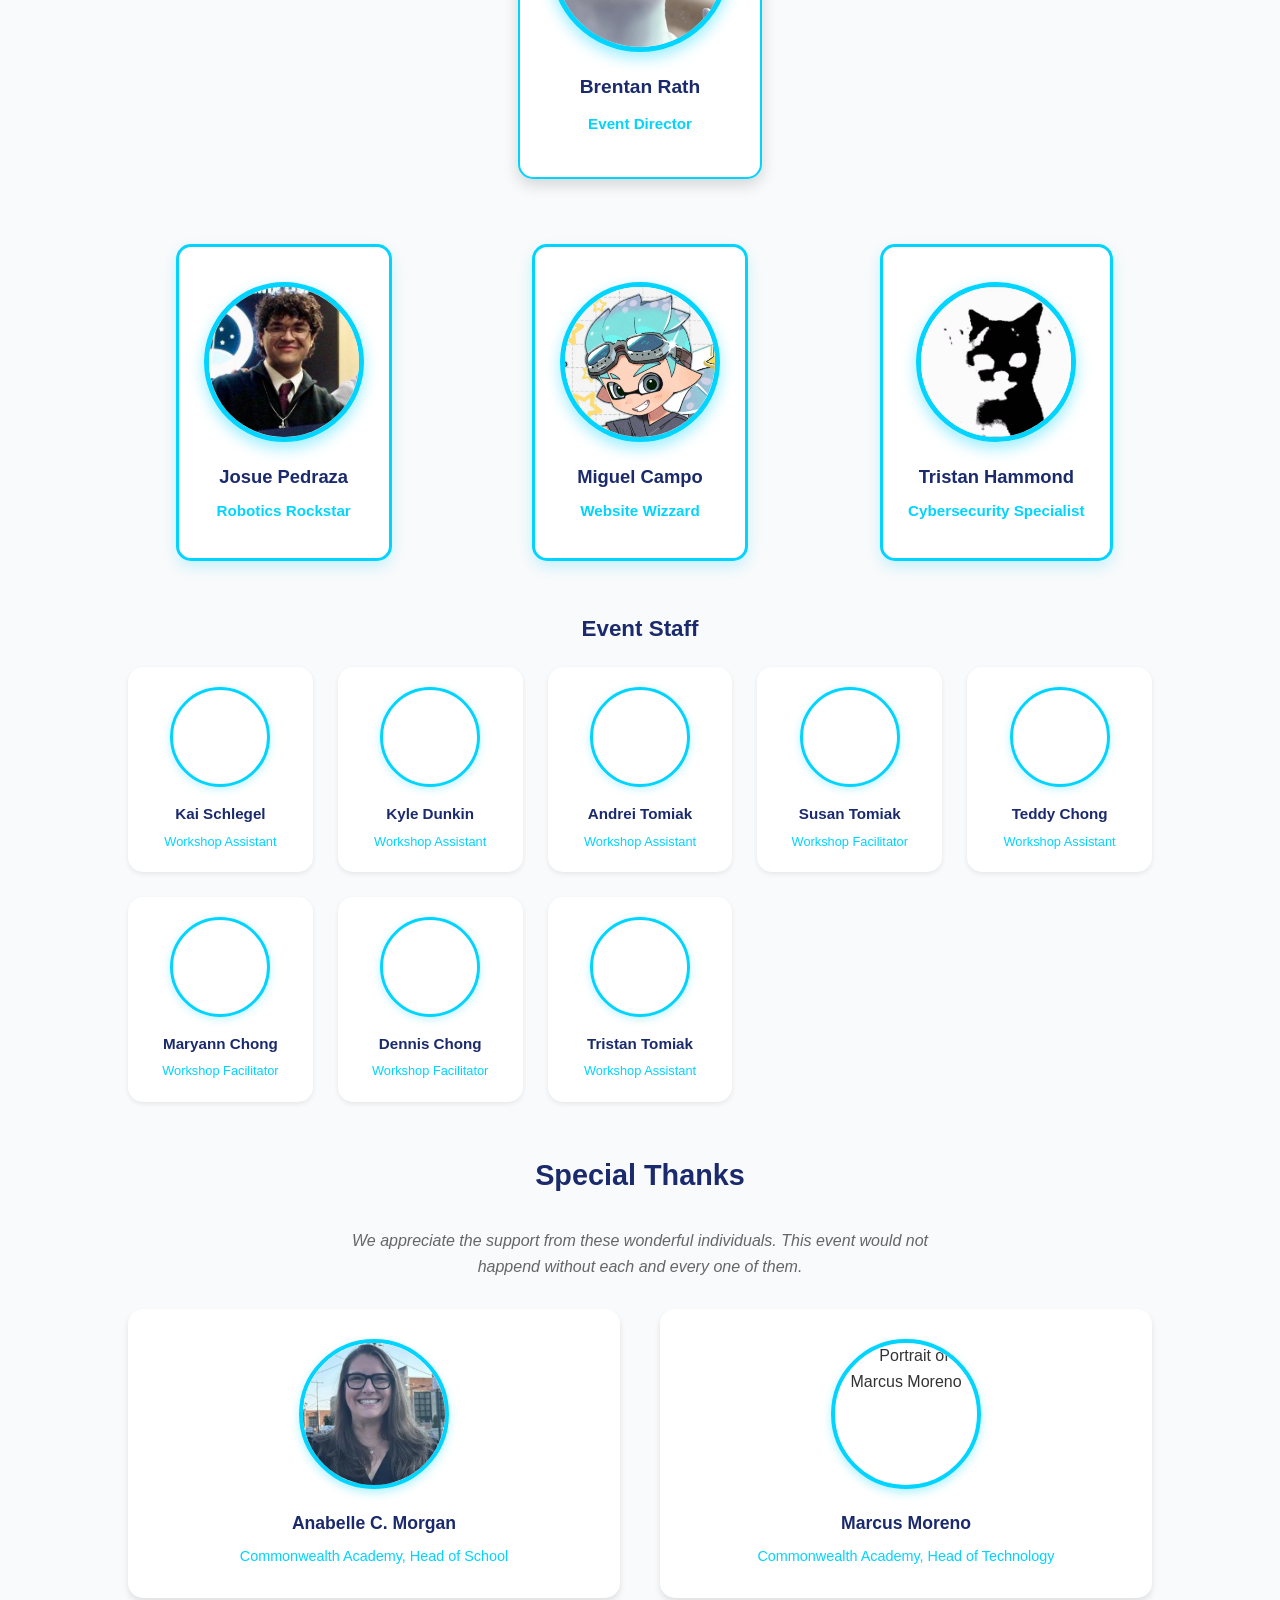
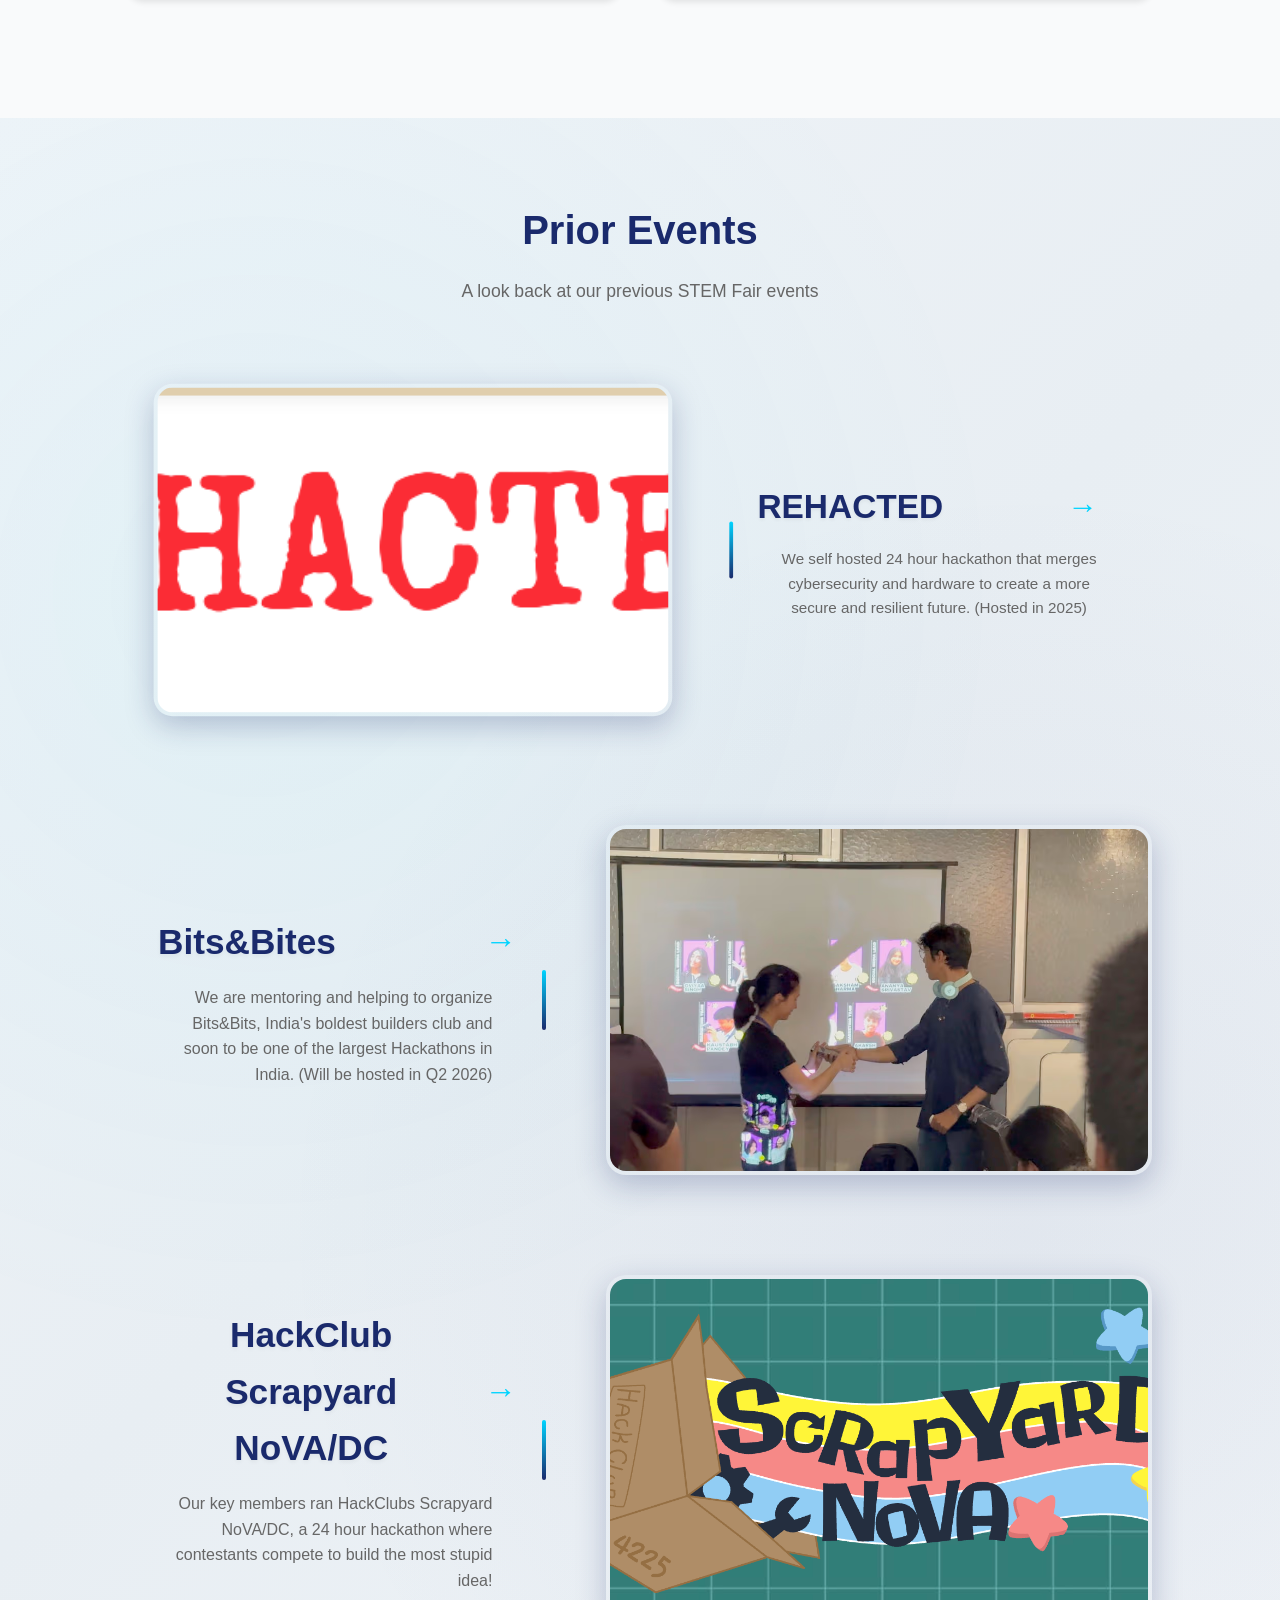
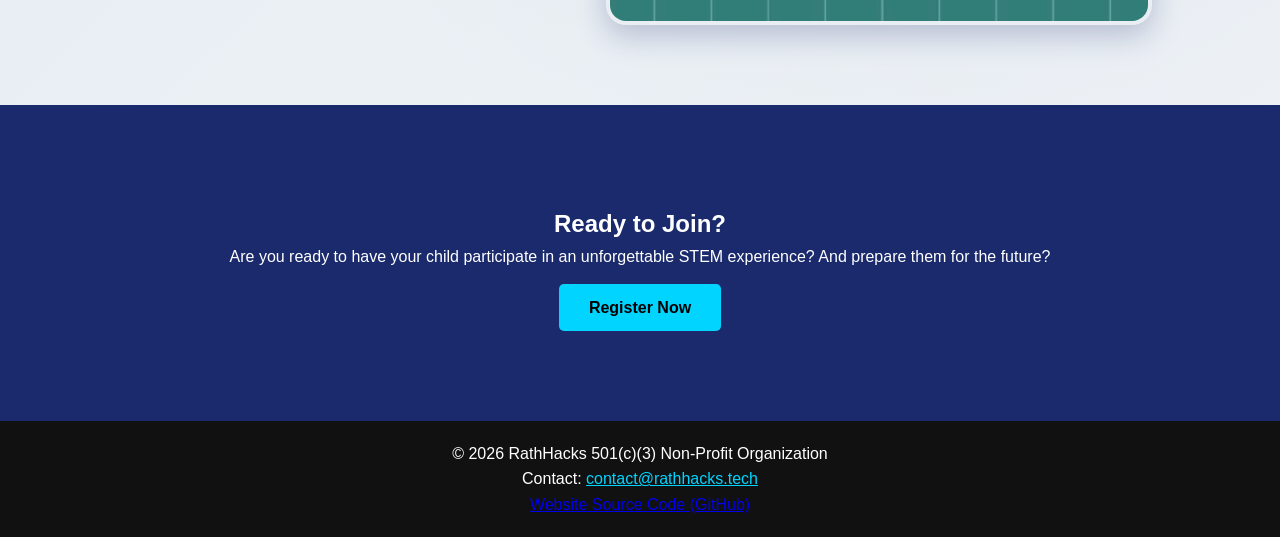
==== commit 48bd3f1f: "idk" ====
--- a/index.html
+++ b/index.html
@@ -208,10 +208,10 @@
                 <li><a href="#about" class="nav-link">About</a></li>
                 <li><a href="#raffle" class="nav-link">Prizes</a></li>
                 <li><a href="#info" class="nav-link">Info</a></li>
+                <li><a href="#resources" class="nav-link">Resources</a></li>
                 <li><a href="#details" class="nav-link">Details</a></li>
                 <li><a href="#sponsors" class="nav-link">Sponsors</a></li>
                 <li><a href="#team" class="nav-link">Team</a></li>
-                <li><a href="#resources" class="nav-link">Resources</a></li>
                 <li><a href="#prior-events" class="nav-link">Prior Events</a></li>
                 <li><a href="https://rathhacks.fillout.com/eaglescoutproject" class="btn-signup nav-link" target="_blank" rel="noopener">Register</a></li>
             </ul>
@@ -357,6 +357,29 @@
         </div>
     </section>
 
+    <section id="resources" class="resources">
+      <h2>Event Info & Resources</h2>
+      <div class="info-box">
+          <div class="info-item">
+              <h3>Event Schedule (Suject to slight ajustment)</h3>
+              <p>Doors open at 12:00 PM</p>
+              <p>Opining Ceremony at 12:15 PM</p>
+              <p>Workshops start at 12:35 PM</p>
+              <p>Closing Ceremony and Doorprize Drawing at 3:30 PM</p>
+              <p>Event ends at 4:00 PM</p>
+          </div>
+          <div class="info-item">
+              <h3>Documents Registry</h3>
+              <ul>
+                  <li><a href="https://rathhacks.fillout.com/eaglescoutproject" target="_blank" rel="noopener">Registration Form</a></li>
+                  <li><a href="#">Parental Guide (COMING SOON)</a></li>
+                  <li><a href="#">Legal Documents (COMING SOON)</a></li>
+                  <l1><a href="https://stem.rathhacks.tech">Event Website</a></l1>
+              </ul>
+          </div>
+      </div>
+  </section>
+
     <section id="details" class="details-section">
         <div class="container">
             <h2>About the Fair</h2>
@@ -418,29 +441,6 @@
             </div>
         </div>
     </section>
-
-    <section id="resources" class="resources">
-      <h2>Event Info & Resources</h2>
-      <div class="info-box">
-          <div class="info-item">
-              <h3>Event Schedule (Suject to slight ajustment)</h3>
-              <p>Doors open at 12:00 PM</p>
-              <p>Opining Ceremony at 12:15 PM</p>
-              <p>Workshops start at 12:35 PM</p>
-              <p>Closing Ceremony and Doorprize Drawing at 3:30 PM</p>
-              <p>Event ends at 4:00 PM</p>
-          </div>
-          <div class="info-item">
-              <h3>Documents Registry</h3>
-              <ul>
-                  <li><a href="https://rathhacks.fillout.com/eaglescoutproject" target="_blank" rel="noopener">Registration Form</a></li>
-                  <li><a href="#">Parental Guide (COMING SOON)</a></li>
-                  <li><a href="#">Legal Documents (COMING SOON)</a></li>
-                  <l1><a href="https://stem.rathhacks.tech">Event Website</a></l1>
-              </ul>
-          </div>
-      </div>
-  </section>
 
     <section id="prior-events" class="prior-events-section">
         <div class="container">
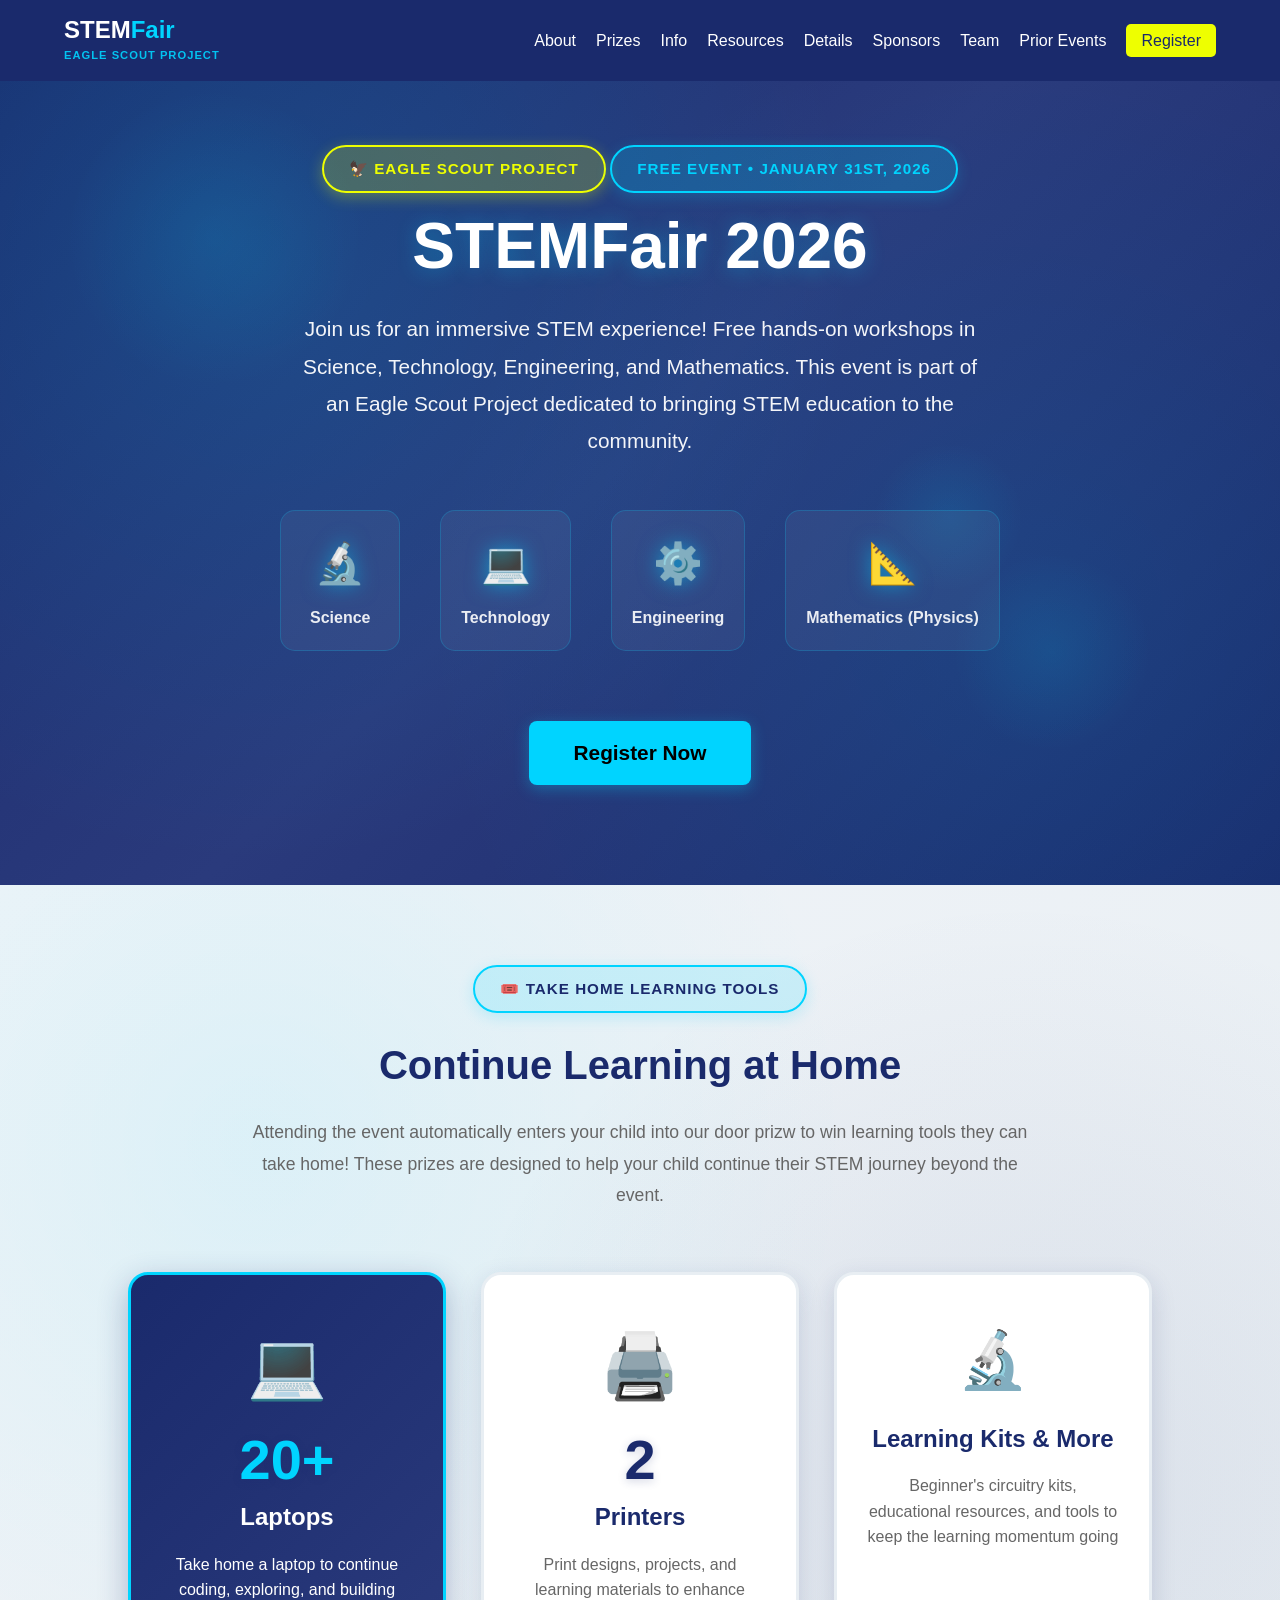
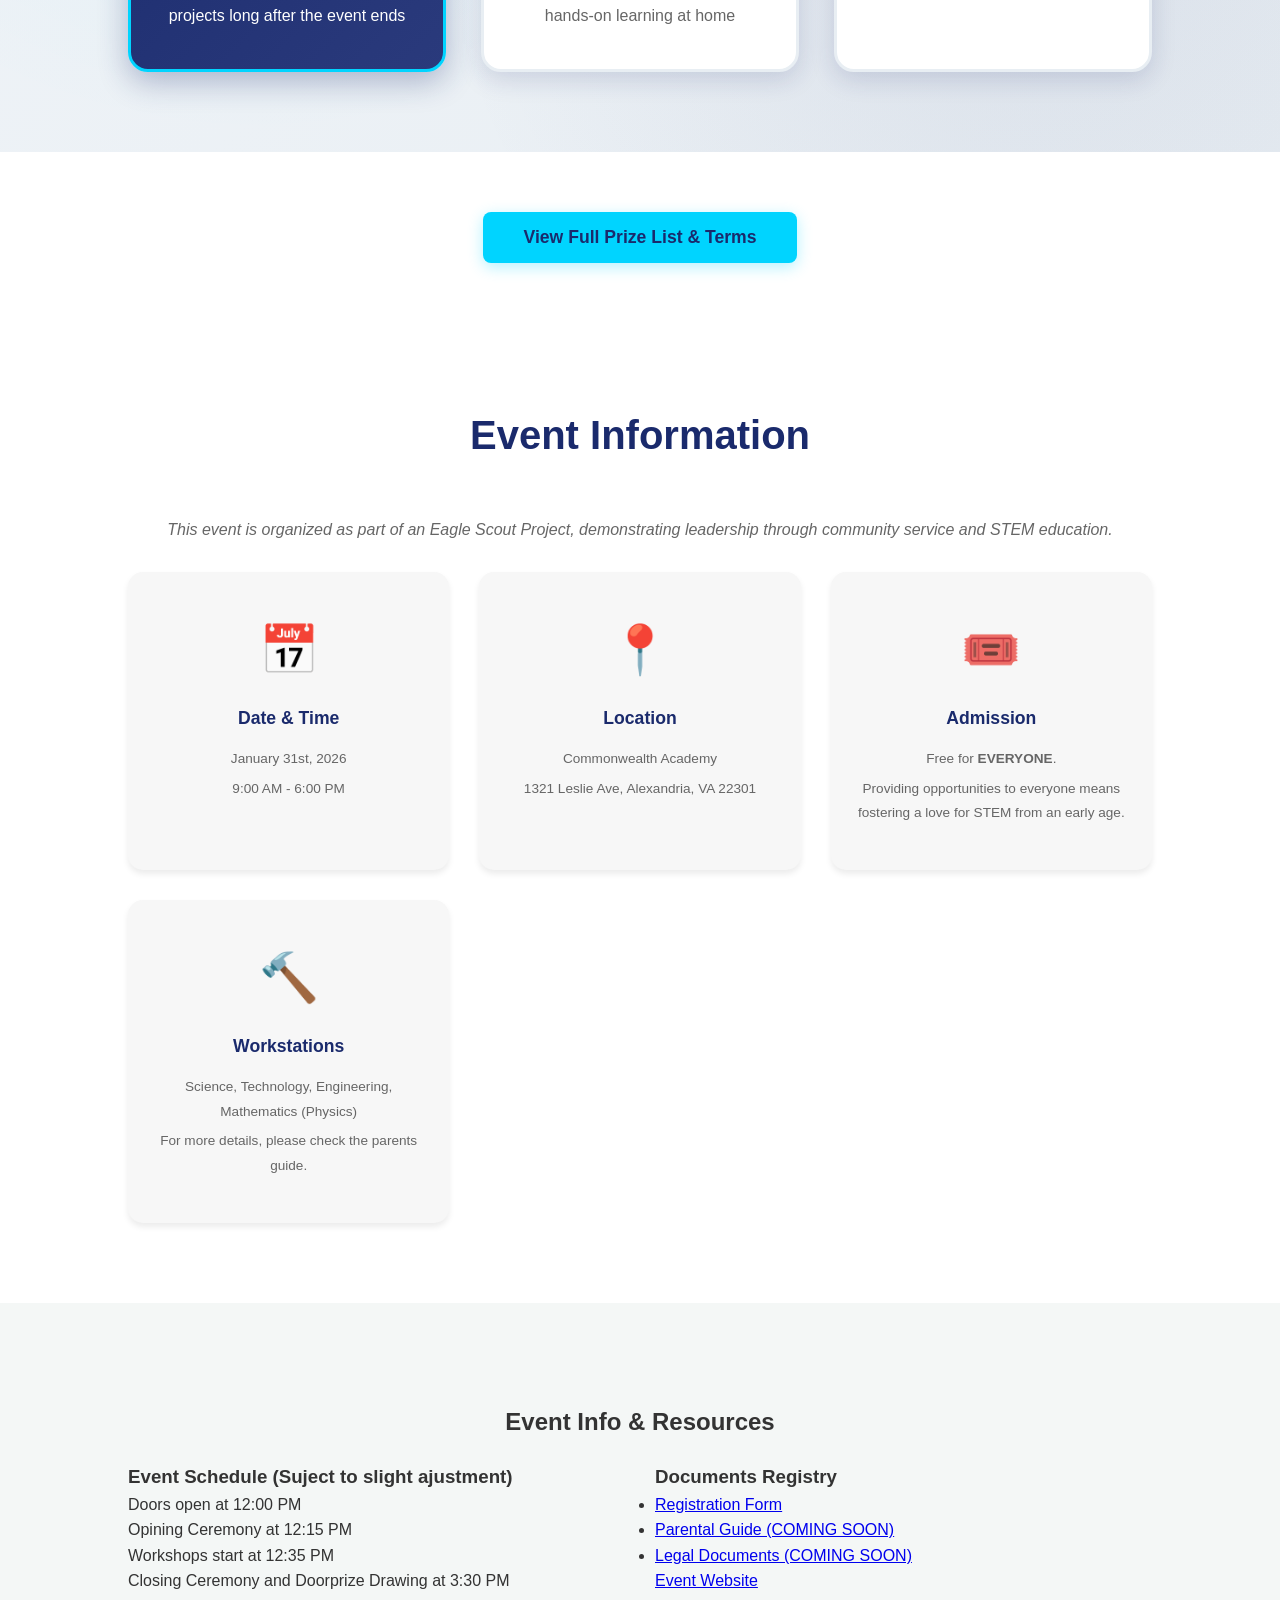
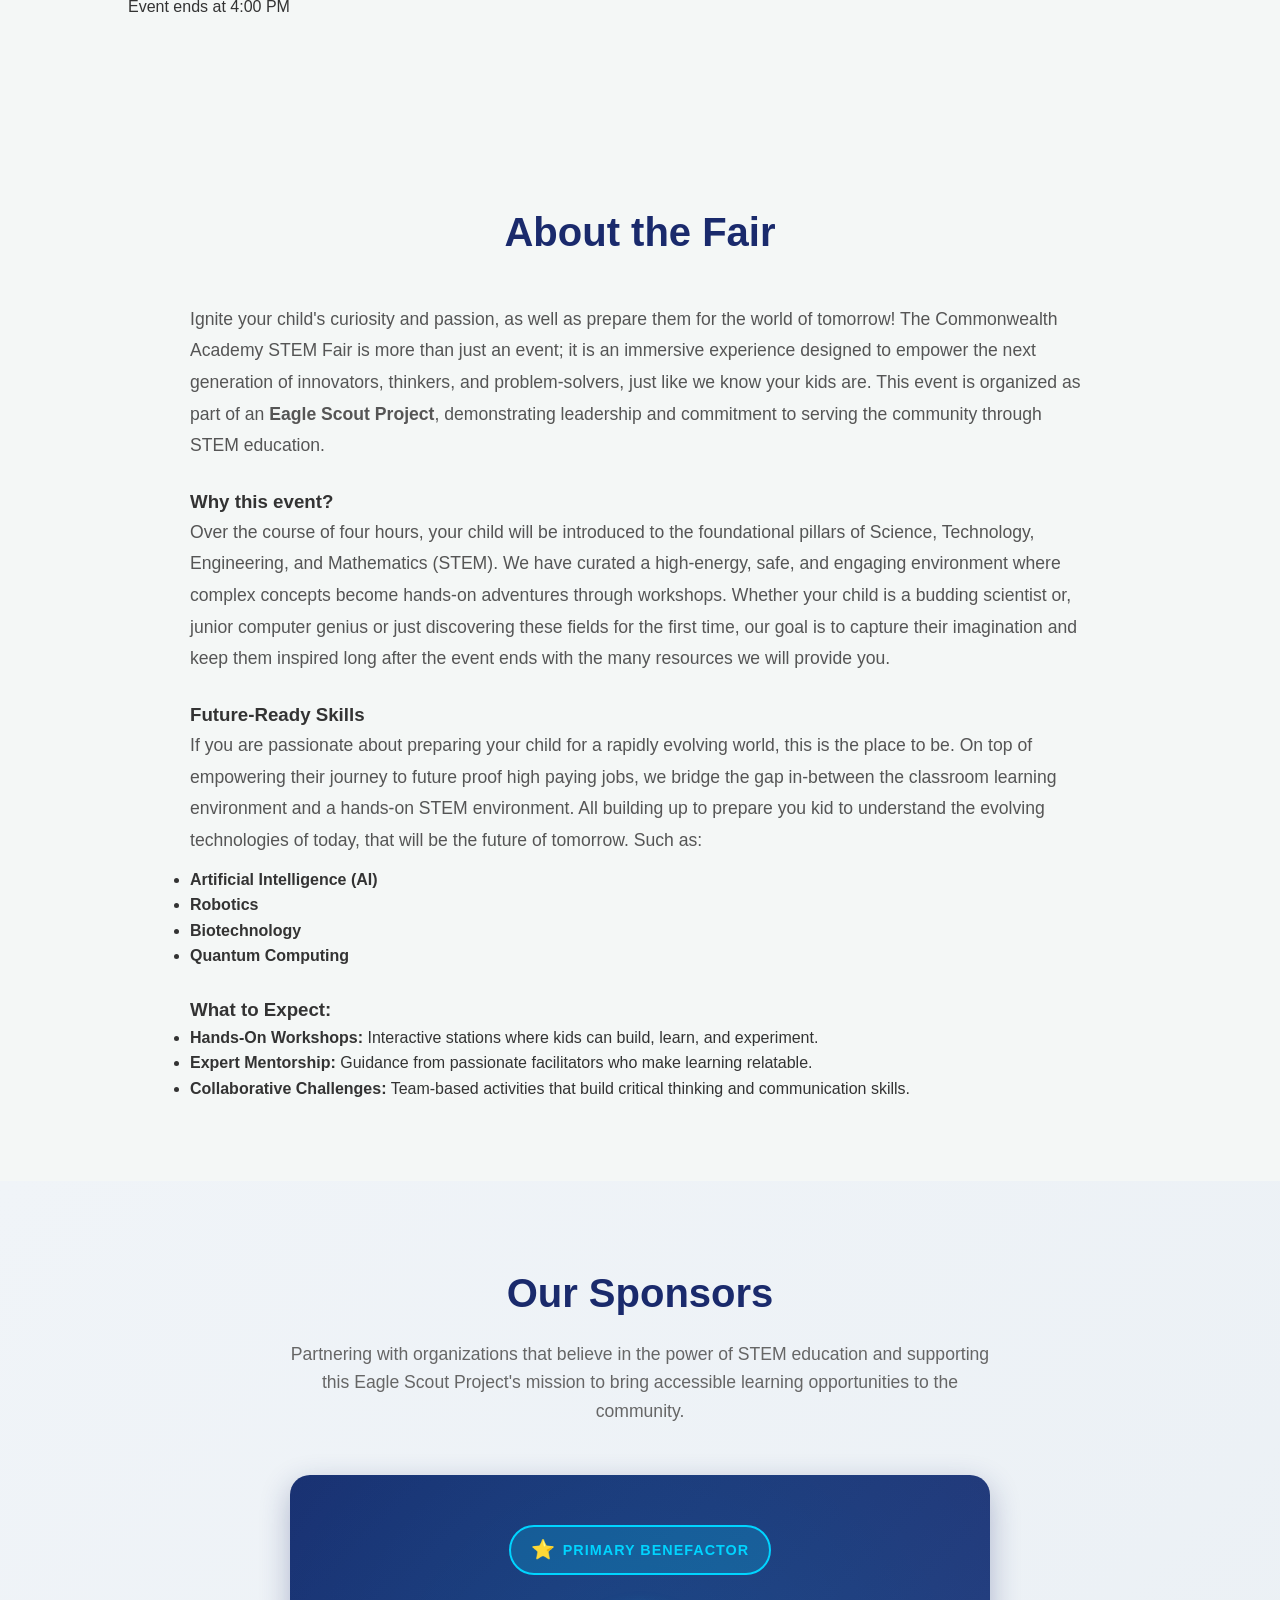
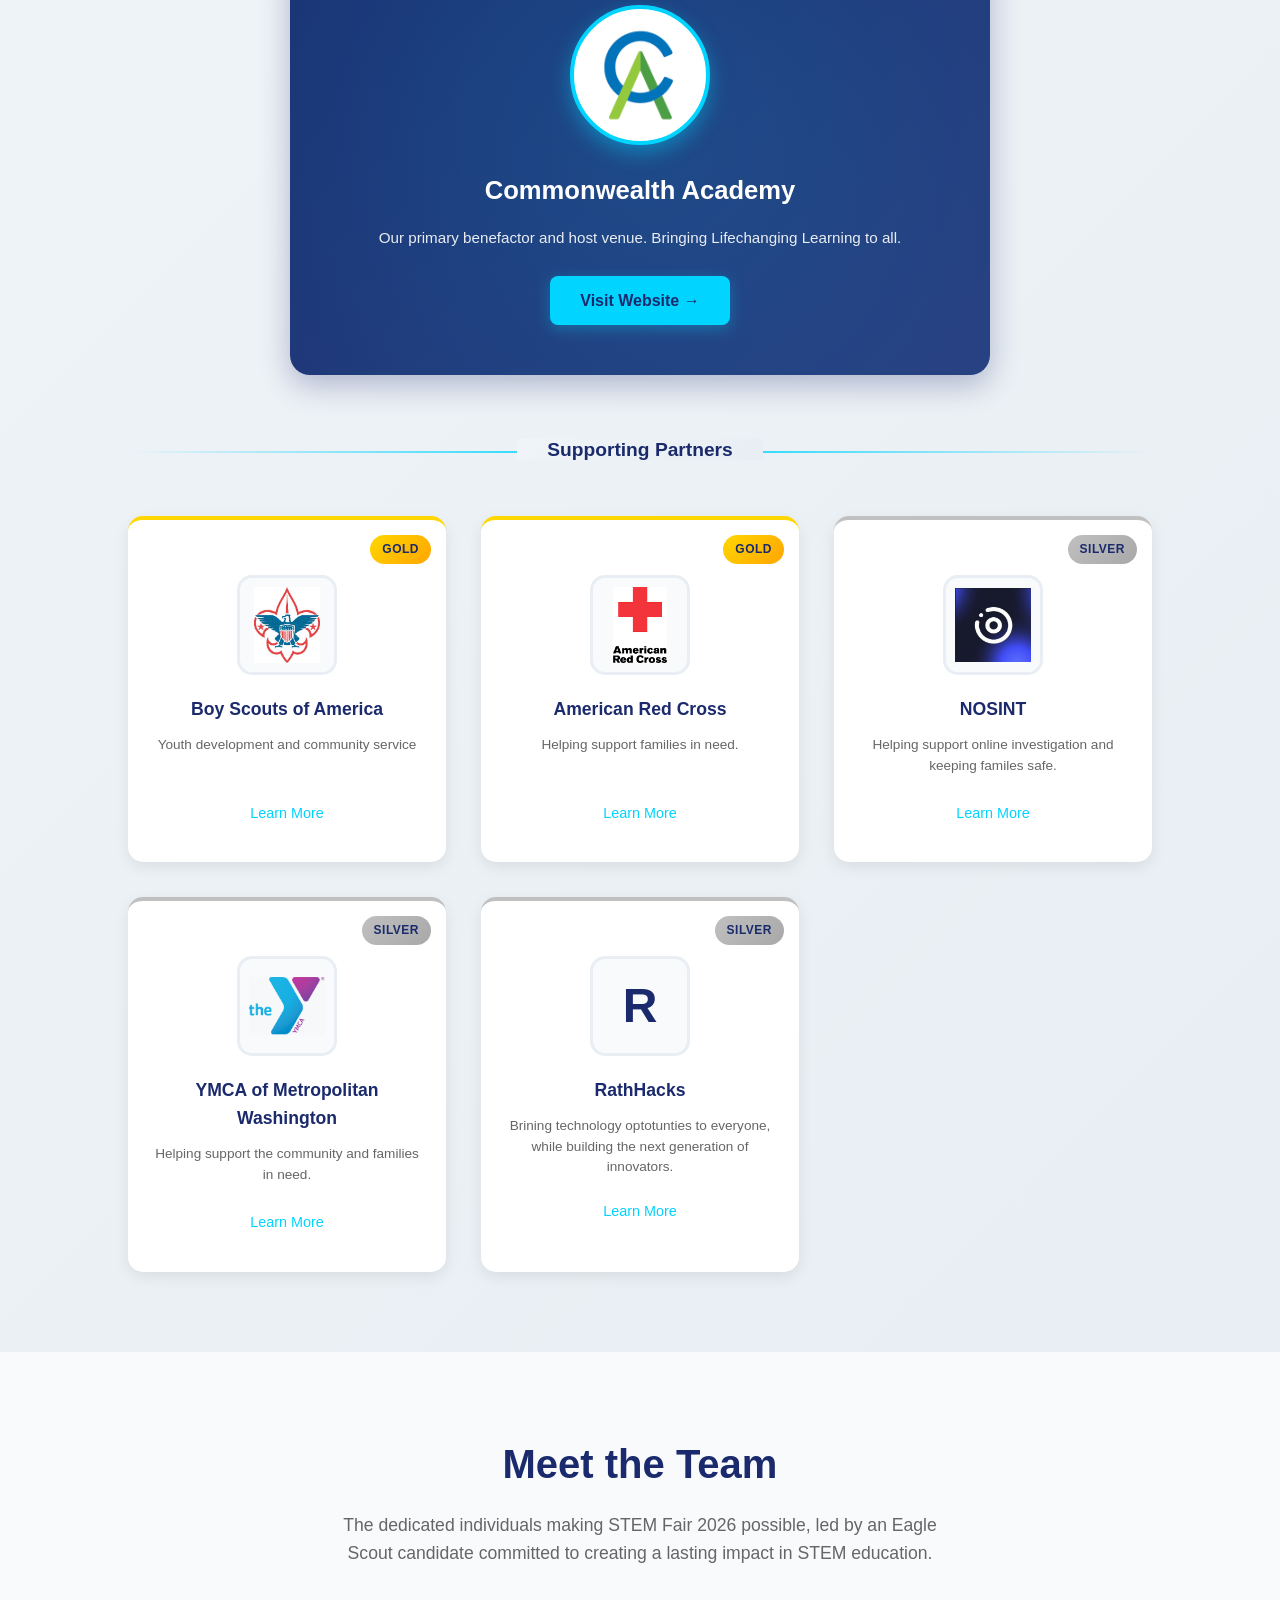
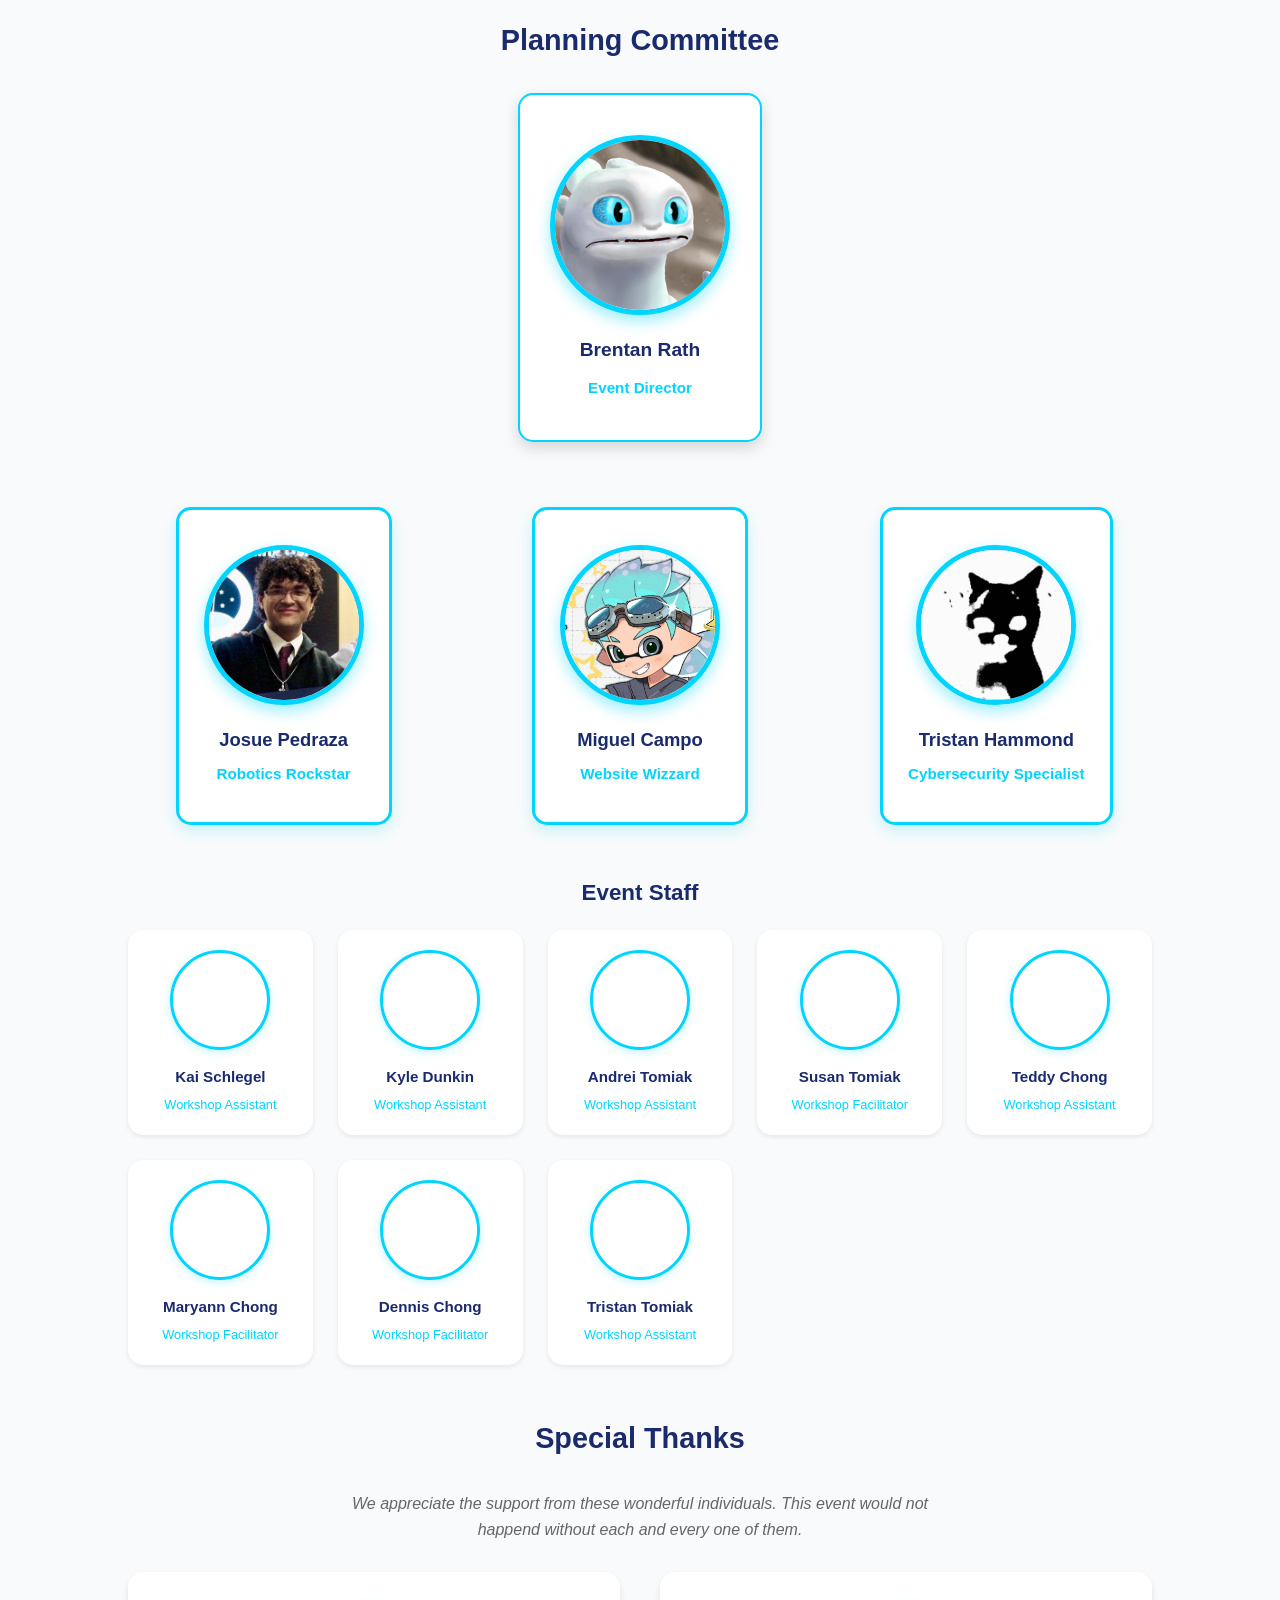
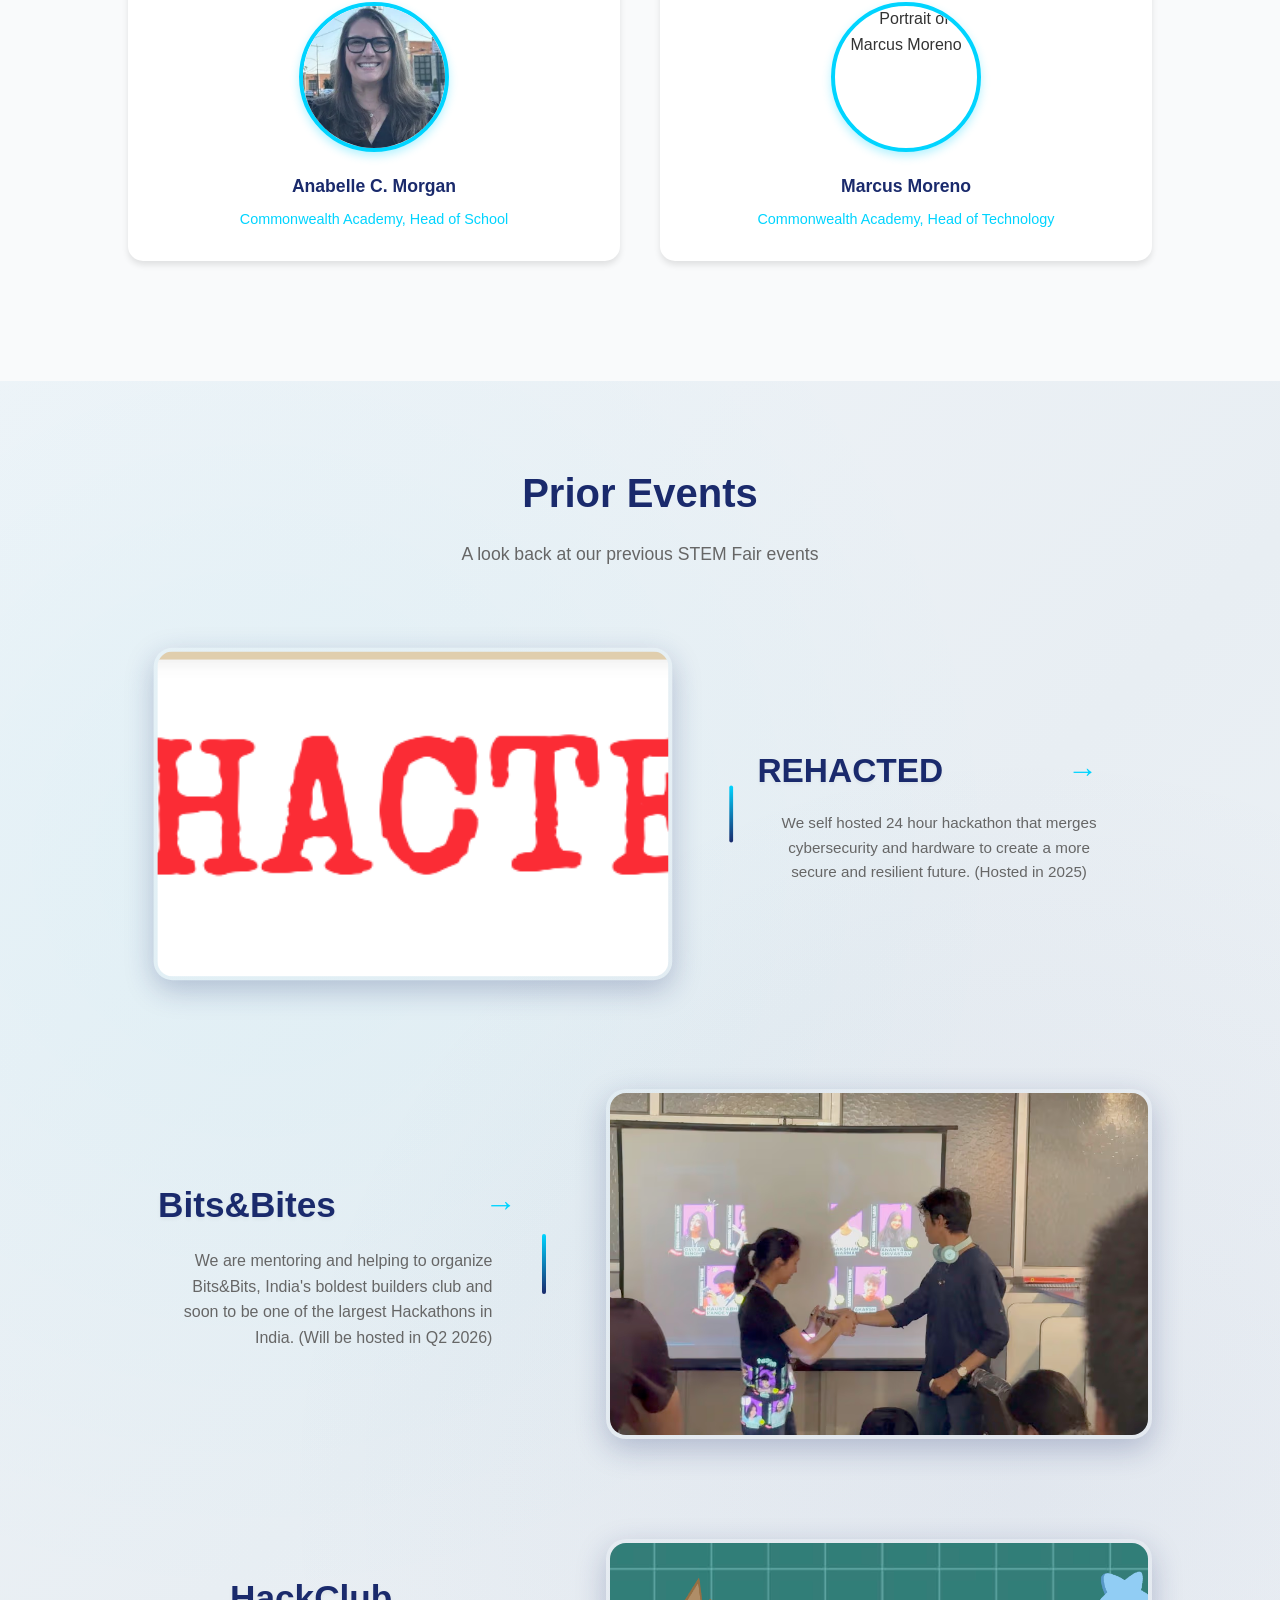
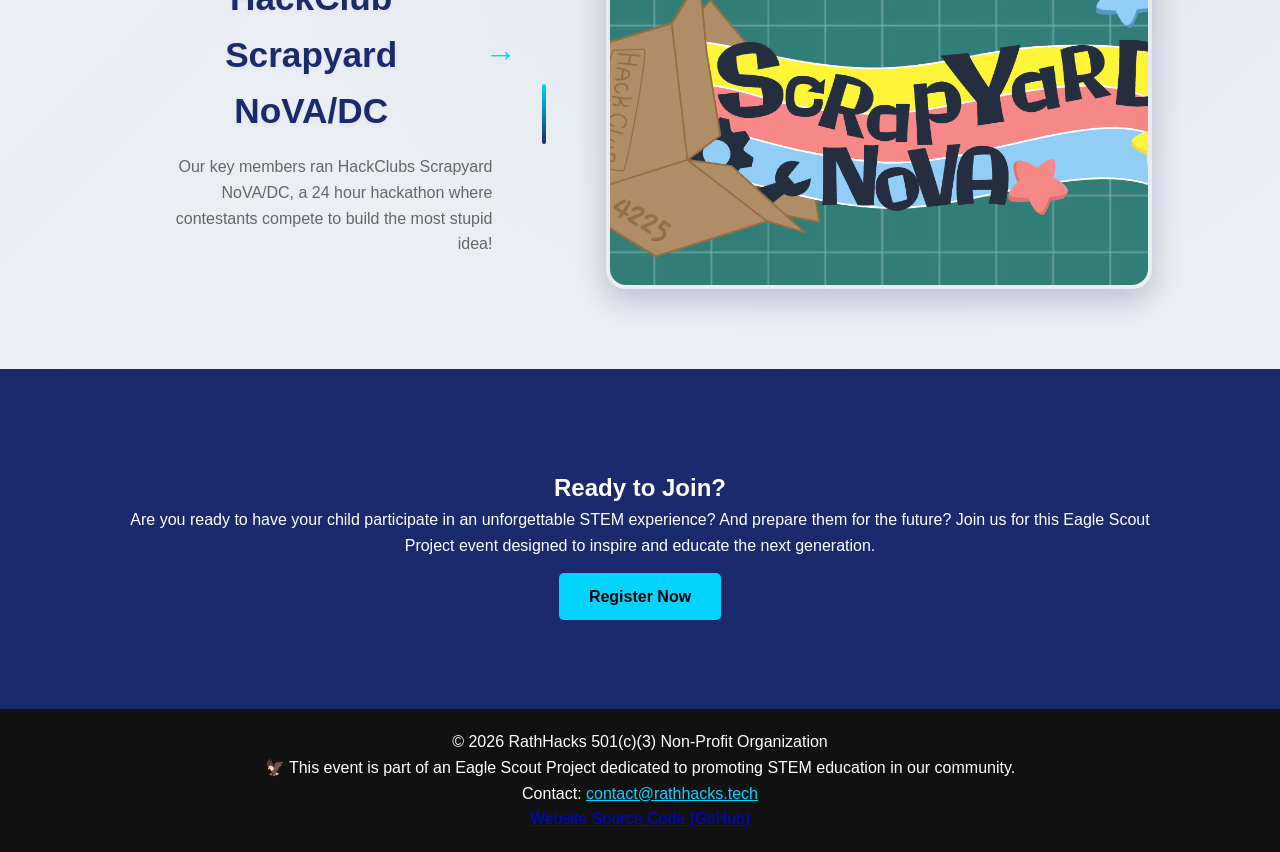
==== commit b747c82e: "Eagle Scout ified the website" ====
--- a/index.html
+++ b/index.html
@@ -5,16 +5,16 @@
     <meta name="viewport" content="width=device-width, initial-scale=1.0">
     
     <!-- SEO Meta Tags -->
-    <title>STEM Fair 2026 - Commonwealth Academy | January 31st</title>
-    <meta name="description" content="Join us at the Commonwealth Academy STEM Fair on January 31st, 2026. Free hands-on workshops in Science, Technology, Engineering, and Mathematics for all ages. Register now!">
+    <title>STEM Fair 2026 - Commonwealth Academy | Eagle Scout Project | January 31st</title>
+    <meta name="description" content="Join us at the Commonwealth Academy STEM Fair on January 31st, 2026. Free hands-on workshops in Science, Technology, Engineering, and Mathematics for all ages. This Eagle Scout Project event is designed to inspire and educate the next generation. Register now!">
     <meta name="keywords" content="STEM Fair, Commonwealth Academy, STEM education, science fair, technology workshops, engineering for kids, mathematics, Alexandria VA, free event, STEM activities">
     <meta name="author" content="RathHacks - Commonwealth Academy STEM Fair">
     <meta name="robots" content="index, follow">
     
     <!-- Open Graph Meta Tags (Facebook, WhatsApp, LinkedIn) -->
     <meta property="og:type" content="website">
-    <meta property="og:title" content="STEM Fair 2026 - Commonwealth Academy">
-    <meta property="og:description" content="Join us on January 31st, 2026 for an immersive STEM experience! Free hands-on workshops in Science, Technology, Engineering, and Mathematics. 9 AM - 6 PM at Commonwealth Academy, Alexandria VA.">
+    <meta property="og:title" content="STEM Fair 2026 - Commonwealth Academy | Eagle Scout Project">
+    <meta property="og:description" content="Join us on January 31st, 2026 for an immersive STEM experience! Free hands-on workshops in Science, Technology, Engineering, and Mathematics. This Eagle Scout Project event runs 9 AM - 6 PM at Commonwealth Academy, Alexandria VA.">
     <meta property="og:image" content="https://stem.rathhacks.tech/assets/images/hero-img.jpg">
     <meta property="og:image:alt" content="STEM Fair 2026 Hero Image">
     <meta property="og:image:width" content="3412">
@@ -25,8 +25,8 @@
     
     <!-- Twitter Card Meta Tags -->
     <meta name="twitter:card" content="summary_large_image">
-    <meta name="twitter:title" content="STEM Fair 2026 - Commonwealth Academy">
-    <meta name="twitter:description" content="Join us on January 31st, 2026 for free hands-on STEM workshops! Science, Technology, Engineering, and Mathematics activities for all ages.">
+    <meta name="twitter:title" content="STEM Fair 2026 - Commonwealth Academy | Eagle Scout Project">
+    <meta name="twitter:description" content="Join us on January 31st, 2026 for free hands-on STEM workshops! Science, Technology, Engineering, and Mathematics activities for all ages. Part of an Eagle Scout Project promoting STEM education.">
     <meta name="twitter:image" content="https://stem.rathhacks.tech/assets/images/hero-img.jpg">
     <meta name="twitter:image:alt" content="STEM Fair 2026">
     
@@ -198,7 +198,10 @@
 
     <header>
         <nav>
-            <div class="logo">STEM<span>Fair</span></div>
+            <div class="logo-container">
+                <div class="logo">STEM<span>Fair</span></div>
+                <div class="logo-subtitle">Eagle Scout Project</div>
+            </div>
             <button class="mobile-menu-toggle" aria-label="Toggle menu">
                 <span></span>
                 <span></span>
@@ -220,9 +223,10 @@
 
     <section id="about" class="hero">
         <div class="hero-content">
+            <div class="hero-badge eagle-scout-badge">🦅 Eagle Scout Project</div>
             <div class="hero-badge">Free Event • January 31st, 2026</div>
             <h1 class="hero-title">STEMFair 2026</h1>
-            <p class="hero-description">Join us for an immersive STEM experience! Free hands-on workshops in Science, Technology, Engineering, and Mathematics.</p>
+            <p class="hero-description">Join us for an immersive STEM experience! Free hands-on workshops in Science, Technology, Engineering, and Mathematics. This event is part of an Eagle Scout Project dedicated to bringing STEM education to the community.</p>
             <div class="hero-features">
                 <div class="hero-feature">
                     <div class="hero-feature-icon">🔬</div>
@@ -328,6 +332,7 @@
     <section id="info" class="info-section">
         <div class="container">
             <h2>Event Information</h2>
+            <p style="margin-bottom: 30px; color: #666; font-style: italic;">This event is organized as part of an Eagle Scout Project, demonstrating leadership through community service and STEM education.</p>
             <div class="info-grid">
                 <div class="info-card">
                     <div class="info-icon">📅</div>
@@ -384,7 +389,7 @@
         <div class="container">
             <h2>About the Fair</h2>
             <div class="content-text">
-                <p>Ignite your child’s curiosity and passion, as well as prepare them for the world of tomorrow! The Commonwealth Academy STEM Fair is more than just an event; it is an immersive experience designed to empower the next generation of innovators, thinkers, and problem-solvers, just like we know your kids are.</p>
+                <p>Ignite your child's curiosity and passion, as well as prepare them for the world of tomorrow! The Commonwealth Academy STEM Fair is more than just an event; it is an immersive experience designed to empower the next generation of innovators, thinkers, and problem-solvers, just like we know your kids are. This event is organized as part of an <strong>Eagle Scout Project</strong>, demonstrating leadership and commitment to serving the community through STEM education.</p>
                  <h3>Why this event?</h3>
                 <p>Over the course of four hours, your child will be introduced to the foundational pillars of Science, Technology, Engineering, and Mathematics (STEM). We have curated a high-energy, safe, and engaging environment where complex concepts become hands-on adventures through workshops. Whether your child is a budding scientist or, junior computer genius or just discovering these fields for the first time, our goal is to capture their imagination and keep them inspired long after the event ends with the many resources we will provide you.</p>
                 <h3>Future-Ready Skills</h3>
@@ -408,7 +413,7 @@
     <section id="sponsors" class="sponsors-section">
         <div class="container sponsors-container">
             <h2>Our Sponsors</h2>
-            <p class="sponsors-intro">Partnering with organizations that believe in the power of STEM education</p>
+            <p class="sponsors-intro">Partnering with organizations that believe in the power of STEM education and supporting this Eagle Scout Project's mission to bring accessible learning opportunities to the community.</p>
             
             <div class="benefactor-showcase">
             </div>
@@ -425,7 +430,7 @@
     <section id="team" class="team-section">
         <div class="container">
             <h2>Meet the Team</h2>
-            <p class="team-intro">The dedicated individuals making STEM Fair 2026 possible</p>
+            <p class="team-intro">The dedicated individuals making STEM Fair 2026 possible, led by an Eagle Scout candidate committed to creating a lasting impact in STEM education.</p>
             
             <h3 class="team-subsection-title">Planning Committee</h3>
             <div class="team-grid organizers-grid">
@@ -495,13 +500,14 @@
 
     <section id="signup" class="signup-footer">
         <h2>Ready to Join?</h2>
-        <p>Are you ready to have your child participate in an unforgettable STEM experience? And prepare them for the future?</p>
+        <p>Are you ready to have your child participate in an unforgettable STEM experience? And prepare them for the future? Join us for this Eagle Scout Project event designed to inspire and educate the next generation.</p>
         <br>
         <a href="https://rathhacks.fillout.com/eaglescoutproject" class="cta-button" target="_blank" rel="noopener">Register Now</a>
     </section>
 
     <footer>
         <p>&copy; 2026 RathHacks 501(c)(3) Non-Profit Organization</p>
+        <p>🦅 This event is part of an Eagle Scout Project dedicated to promoting STEM education in our community.</p>
         <p>Contact: <a href="mailto:contact@rathhacks.tech" style="color: #00d4ff;">contact@rathhacks.tech</a></p>
         <p><a href="https://github.com/RathHacks/STEMFAIR-Website" class="footer-link" target="_blank" rel="noopener">Website Source Code (GitHub)</a></p>
     </footer>
--- a/static/style.css
+++ b/static/style.css
@@ -30,13 +30,29 @@
     align-items: center;
 }
 
+.logo-container {
+    display: flex;
+    flex-direction: column;
+    z-index: 1001;
+}
+
 .logo {
     font-size: 1.5rem;
     font-weight: bold;
-    z-index: 1001;
+    line-height: 1.2;
 }
 
 .logo span { color: #00d4ff; }
+
+.logo-subtitle {
+    font-size: 0.7rem;
+    font-weight: 600;
+    color: #00d4ff;
+    text-transform: uppercase;
+    letter-spacing: 1px;
+    margin-top: 2px;
+    opacity: 0.9;
+}
 
 .nav-menu {
     display: flex;
@@ -98,6 +114,14 @@
 @media screen and (max-width: 768px) {
     .mobile-menu-toggle {
         display: flex;
+    }
+
+    .logo {
+        font-size: 1.3rem;
+    }
+
+    .logo-subtitle {
+        font-size: 0.6rem;
     }
 
     .nav-menu {
@@ -202,13 +226,21 @@
     border: 2px solid #00d4ff;
     padding: 10px 25px;
     border-radius: 50px;
-    margin-bottom: 30px;
+    margin-bottom: 15px;
     font-weight: 600;
     font-size: 0.95rem;
     color: #00d4ff;
     text-transform: uppercase;
     letter-spacing: 1px;
     box-shadow: 0 4px 15px rgba(0, 212, 255, 0.2);
+}
+
+.eagle-scout-badge {
+    background: rgba(238, 255, 0, 0.2);
+    border: 2px solid #eeff00;
+    color: #eeff00;
+    box-shadow: 0 4px 15px rgba(238, 255, 0, 0.3);
+    margin-bottom: 15px;
 }
 
 .hero-title {
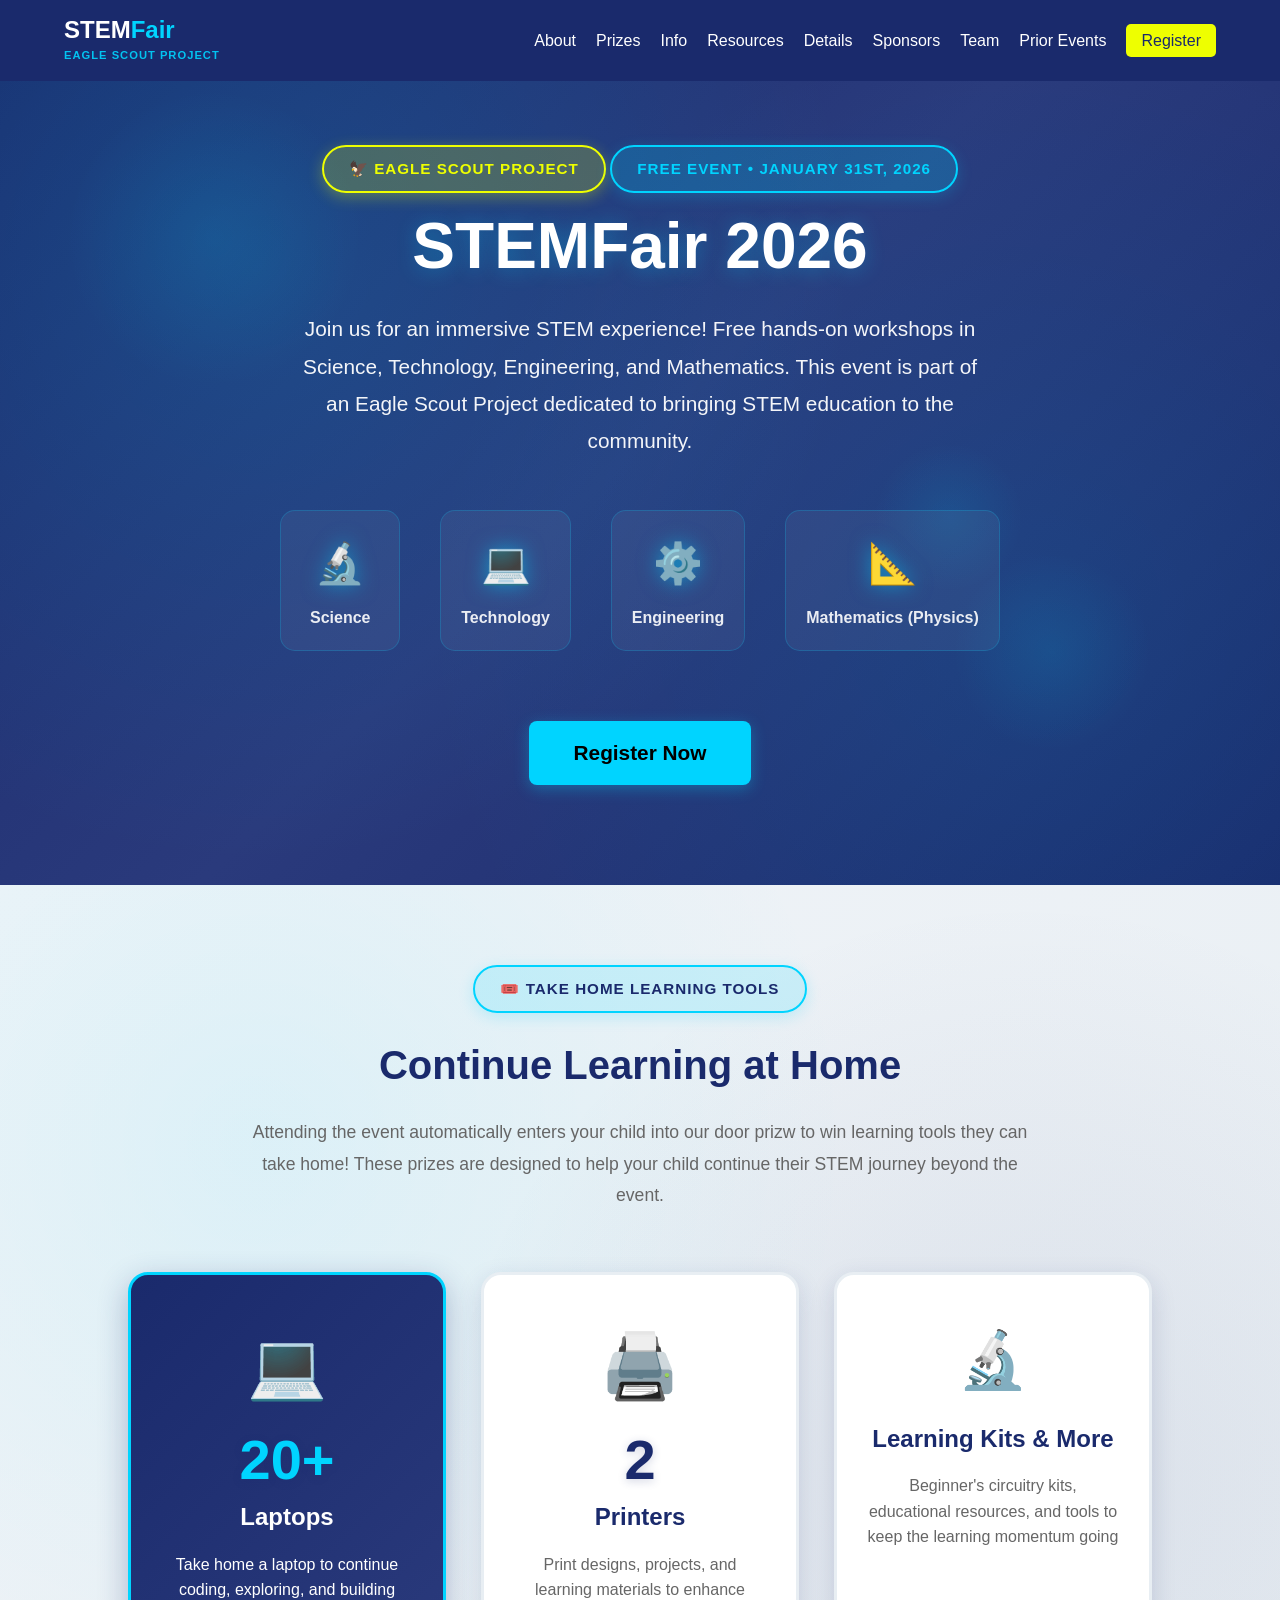
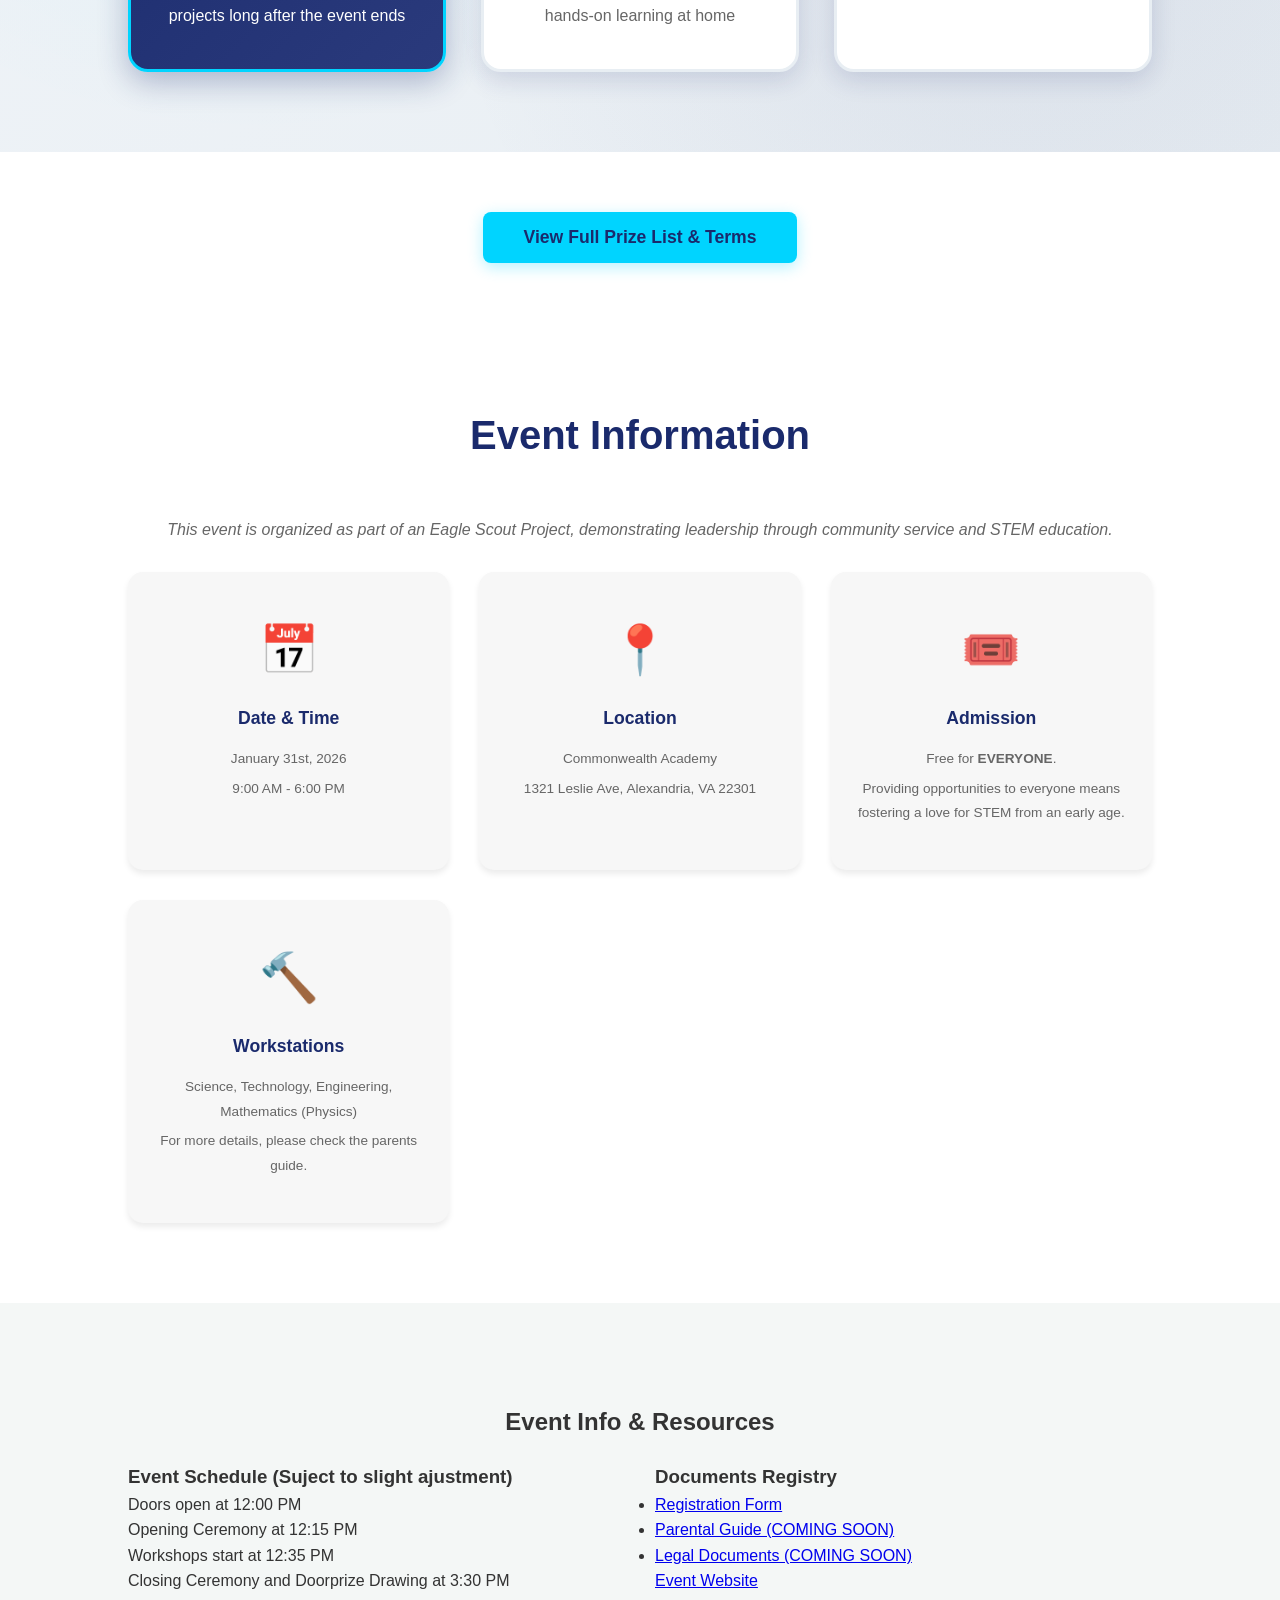
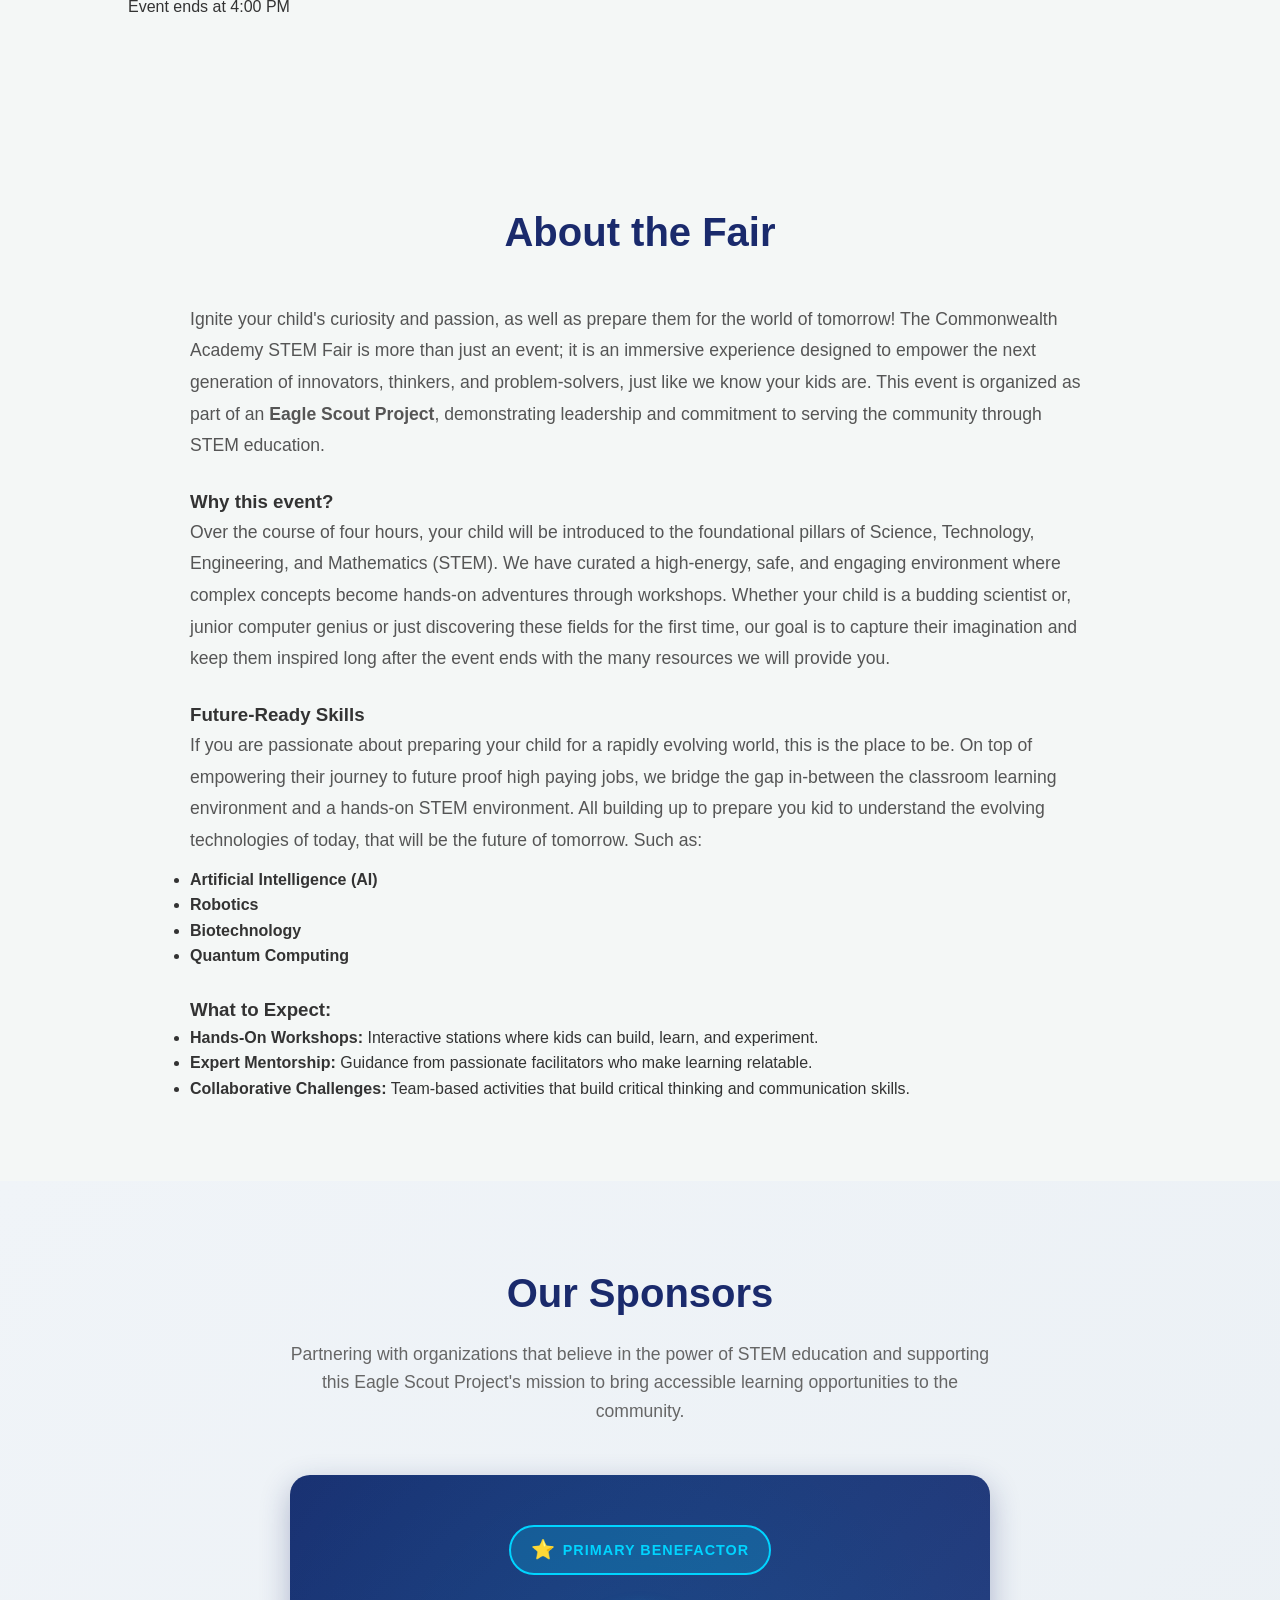
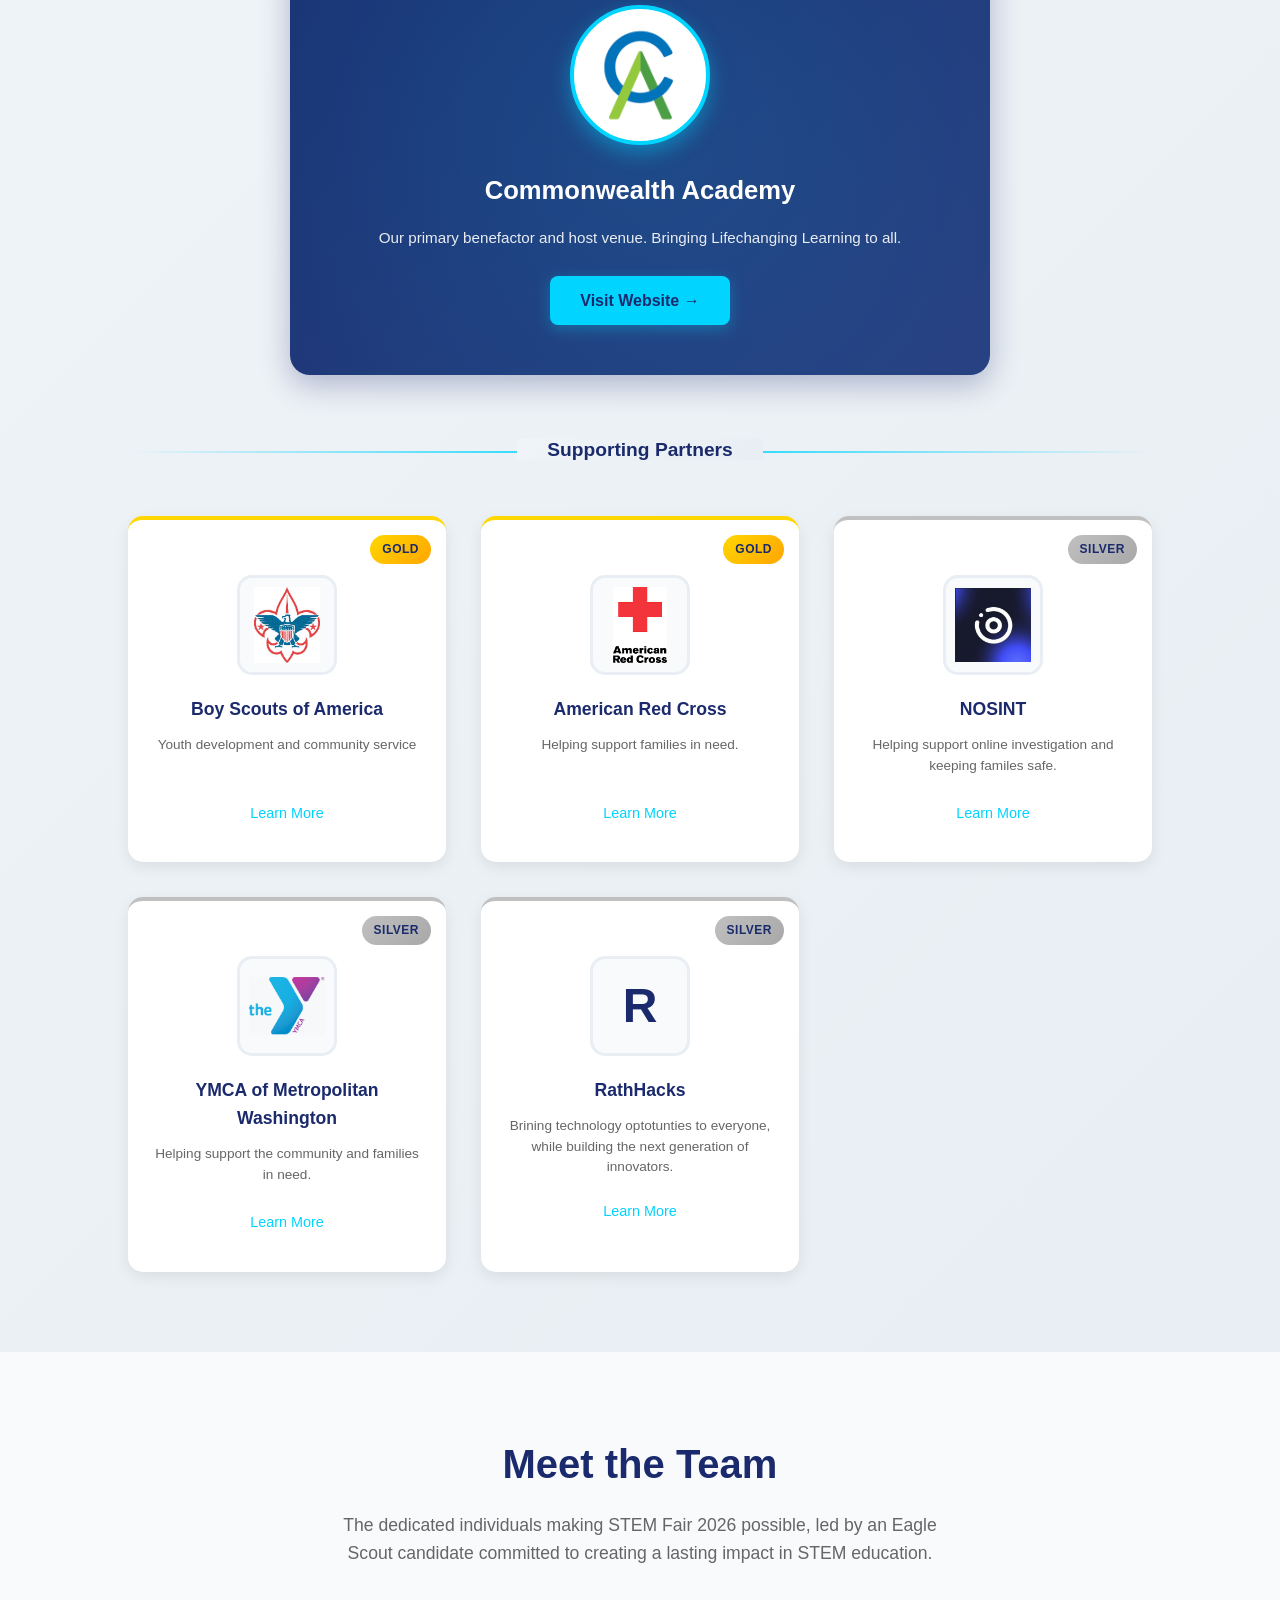
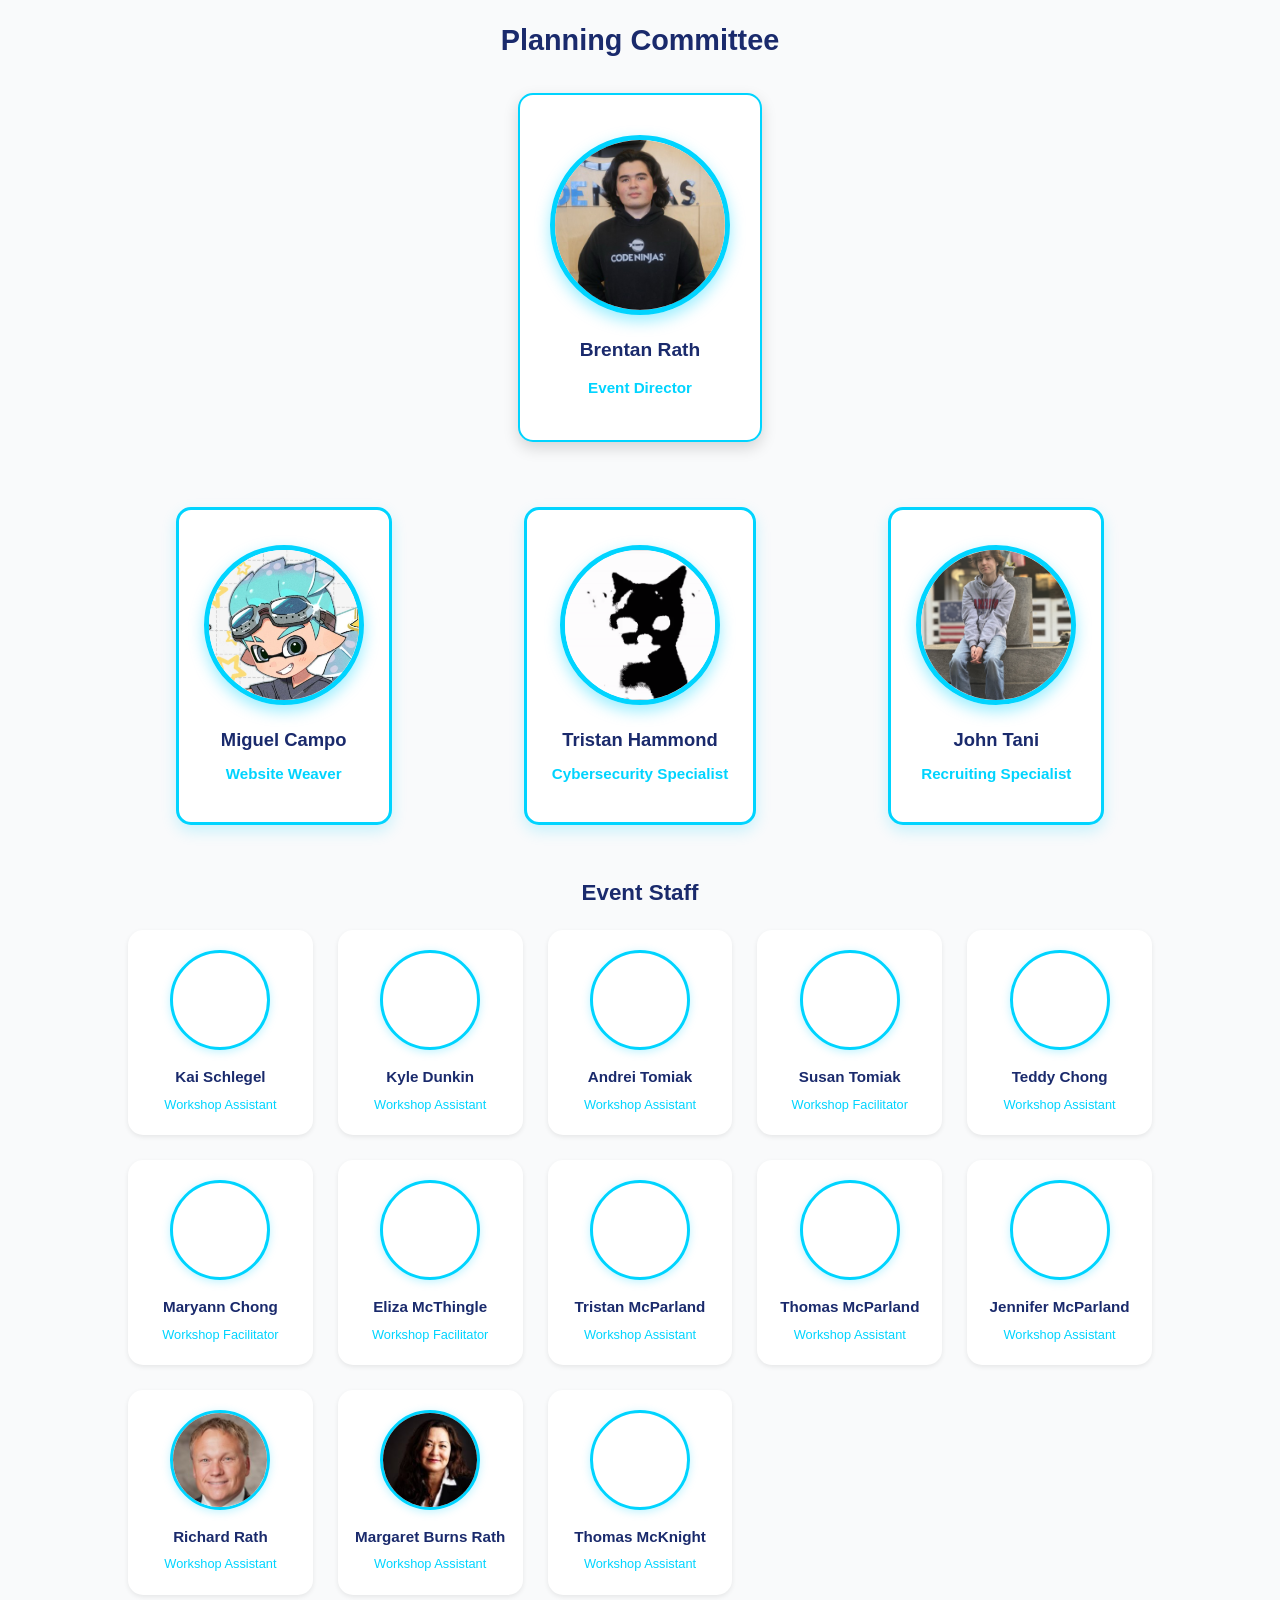
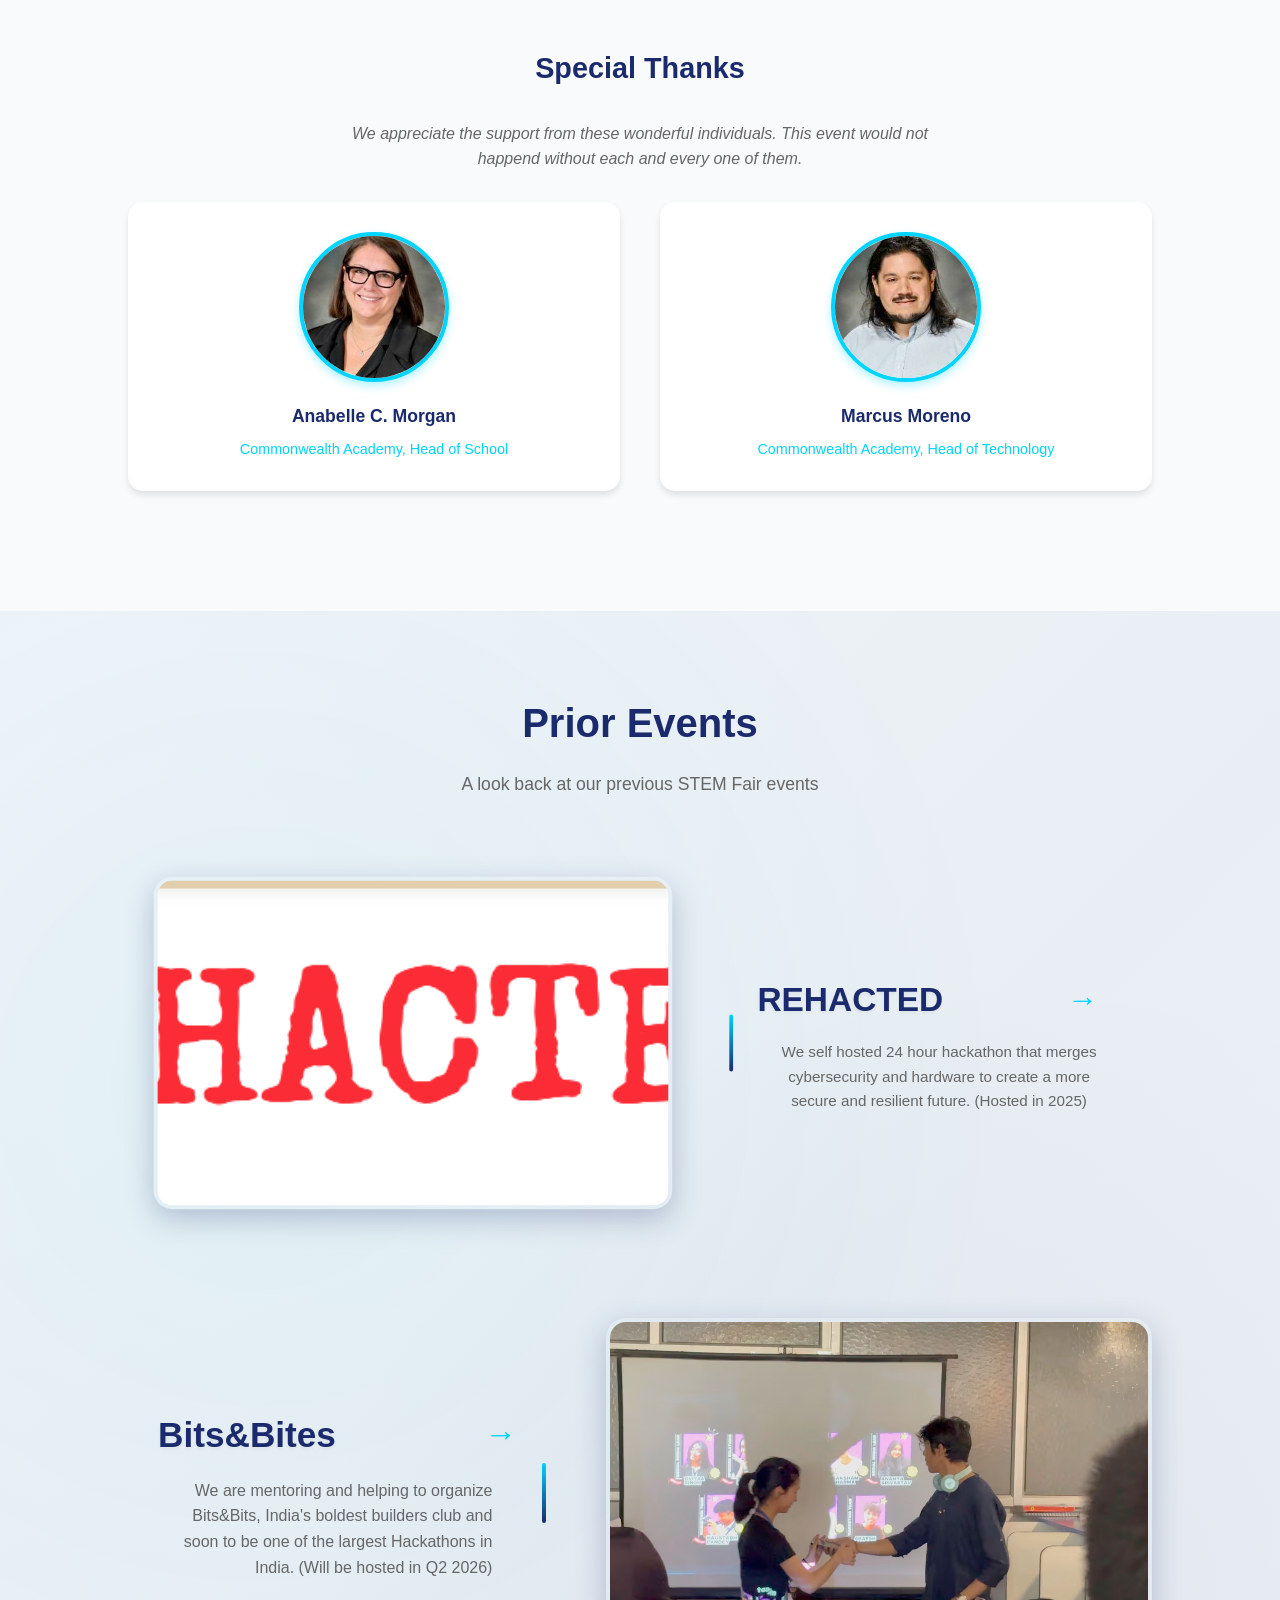
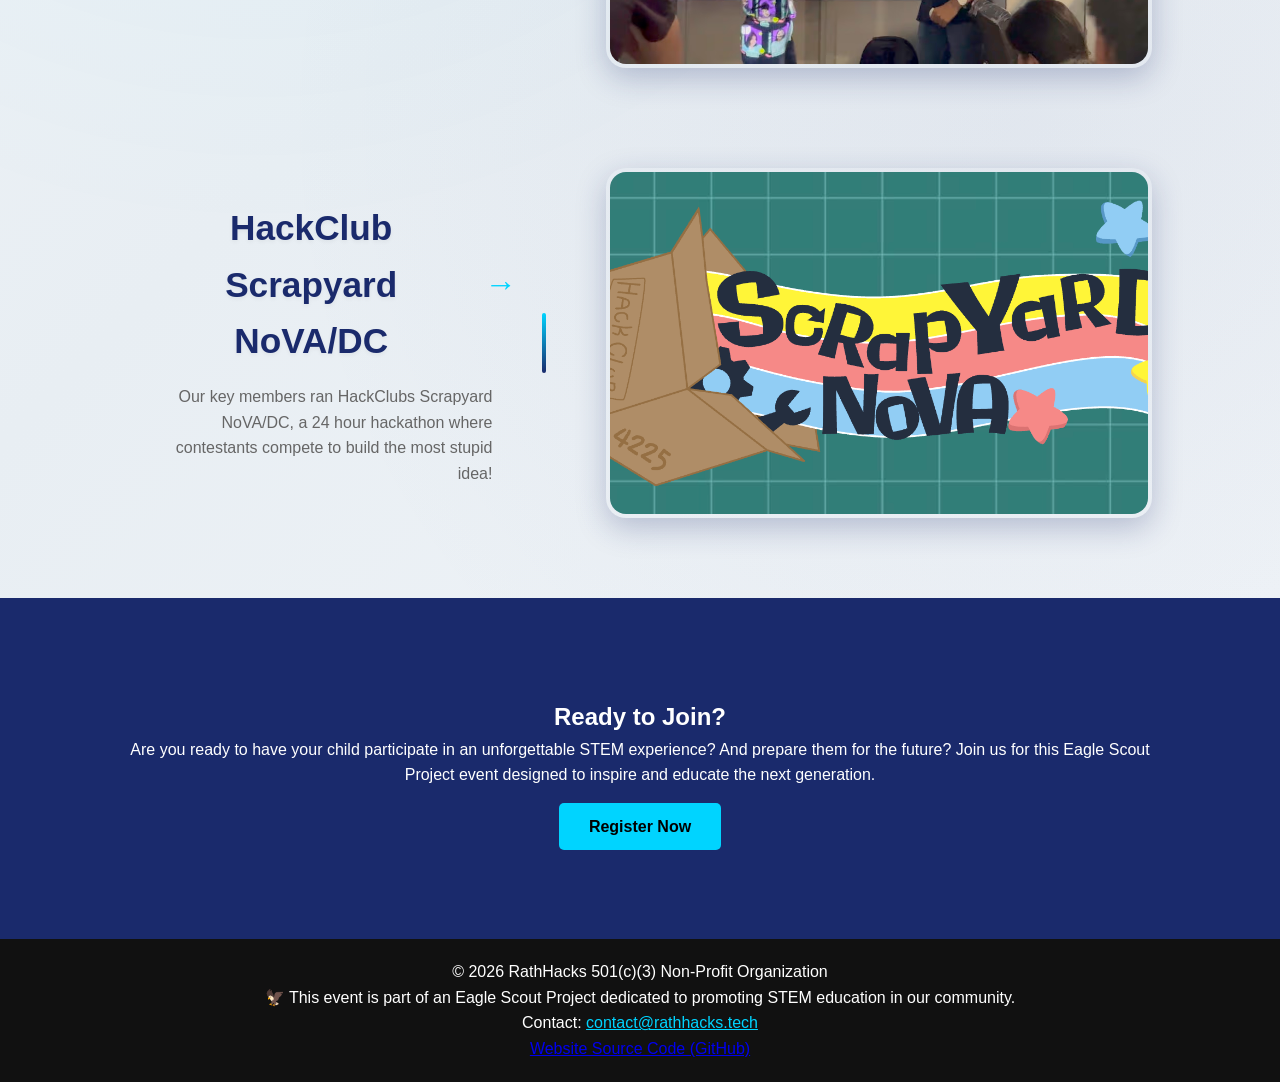
==== commit 15919b43: "Added more photos, as well as fied spelling mistake in index.html" ====
--- a/index.html
+++ b/index.html
@@ -368,7 +368,7 @@
           <div class="info-item">
               <h3>Event Schedule (Suject to slight ajustment)</h3>
               <p>Doors open at 12:00 PM</p>
-              <p>Opining Ceremony at 12:15 PM</p>
+              <p>Opening Ceremony at 12:15 PM</p>
               <p>Workshops start at 12:35 PM</p>
               <p>Closing Ceremony and Doorprize Drawing at 3:30 PM</p>
               <p>Event ends at 4:00 PM</p>
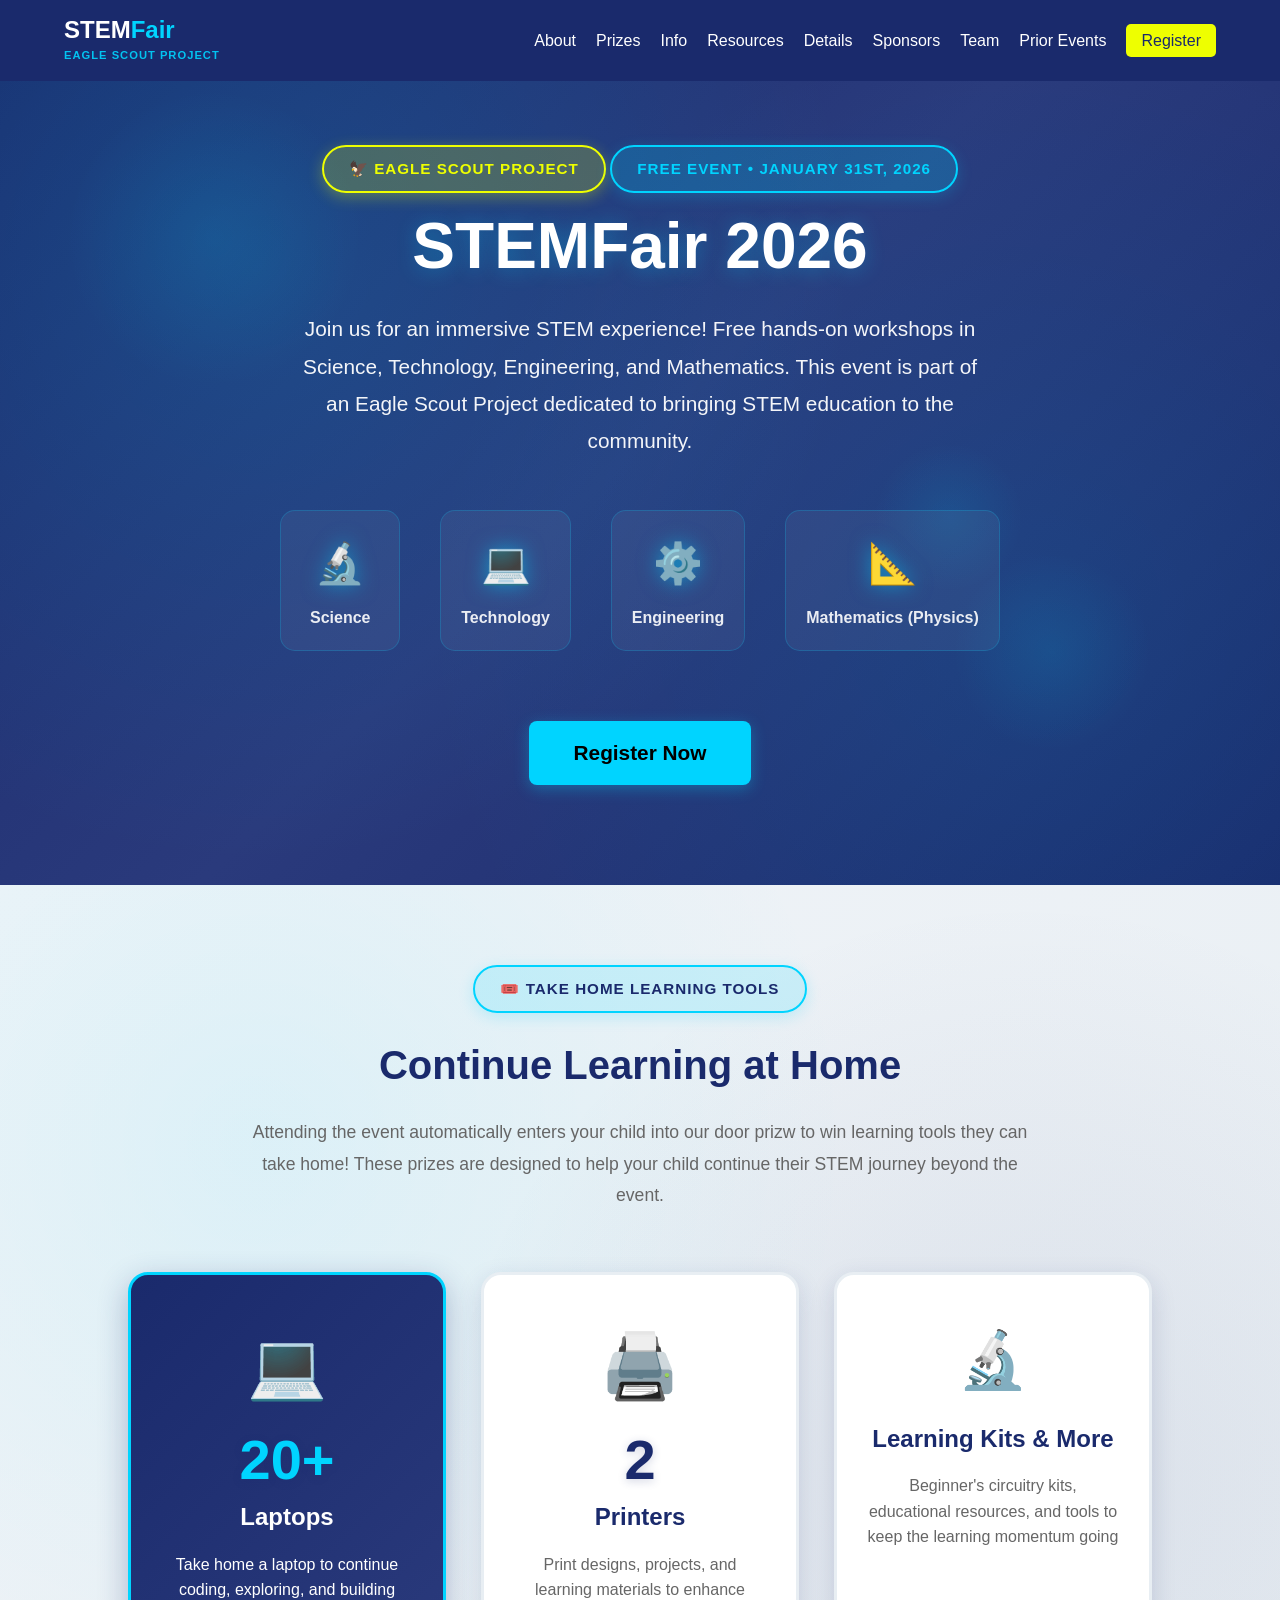
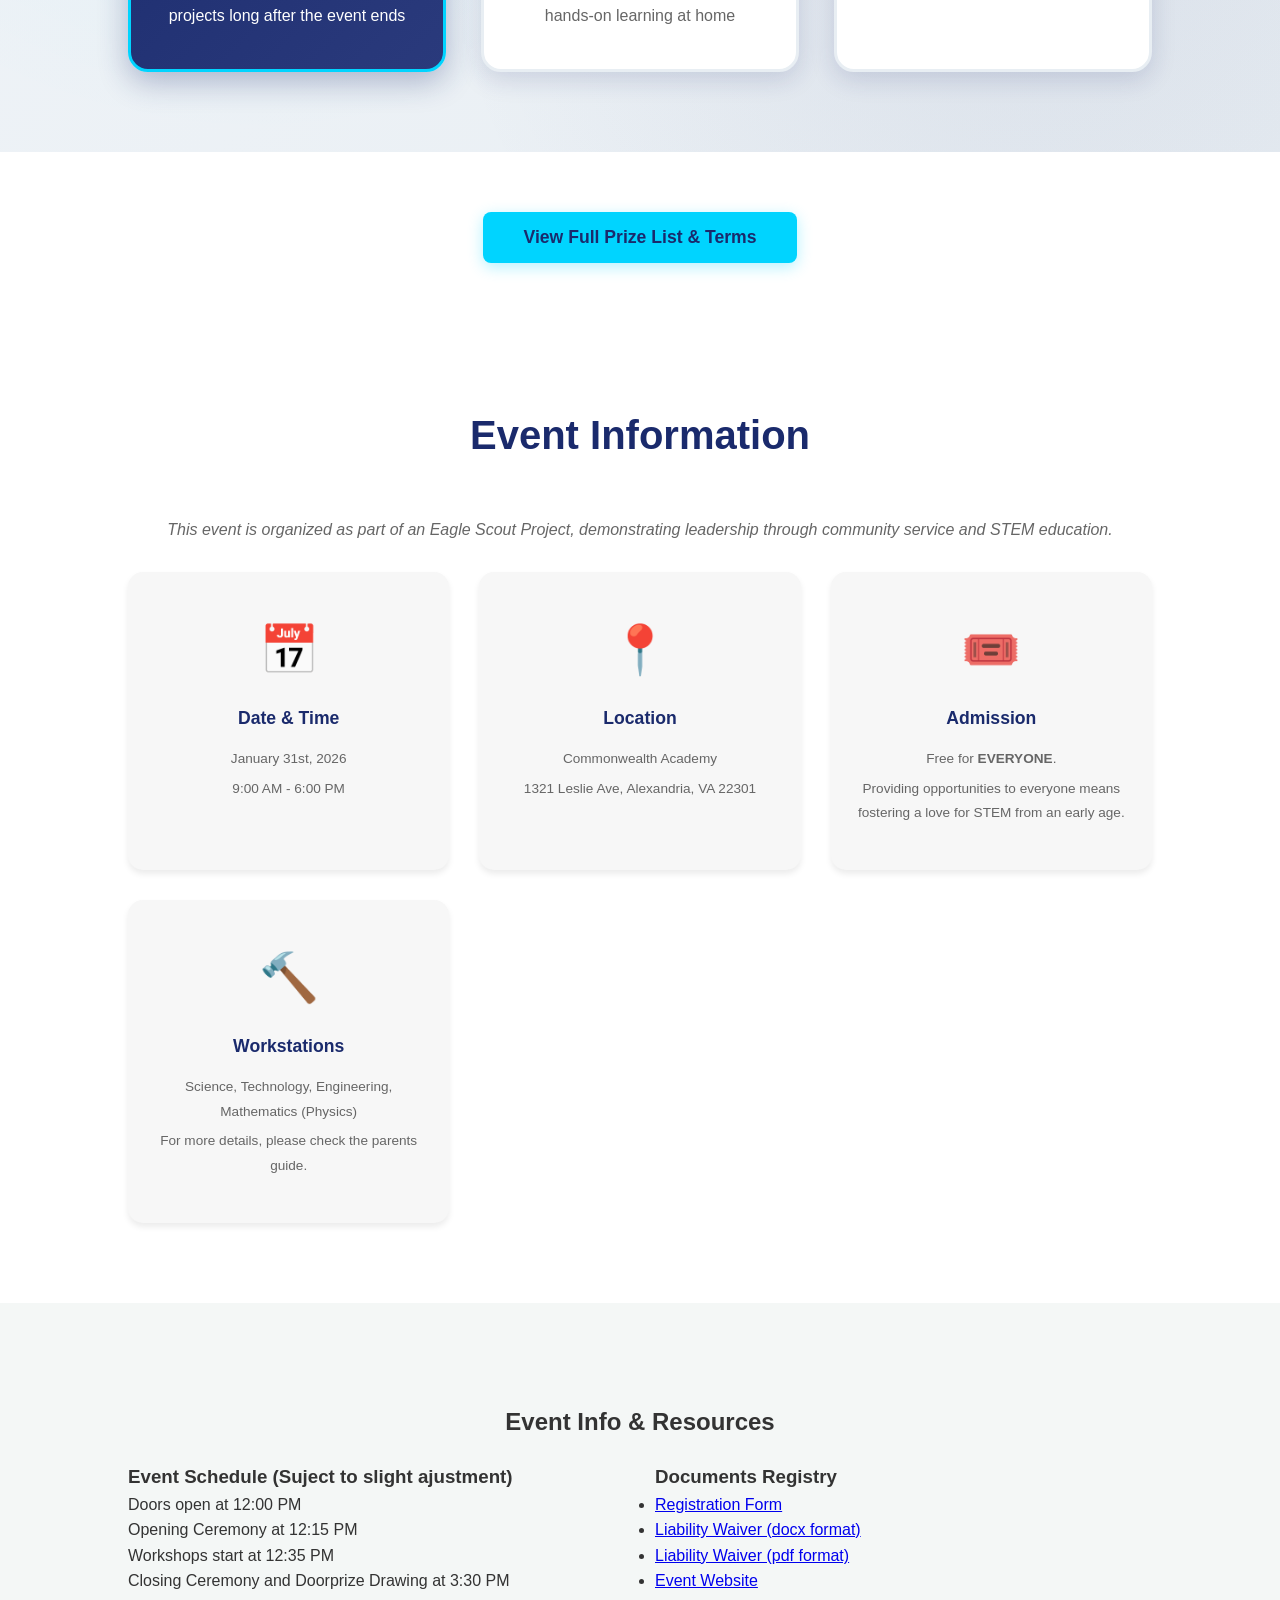
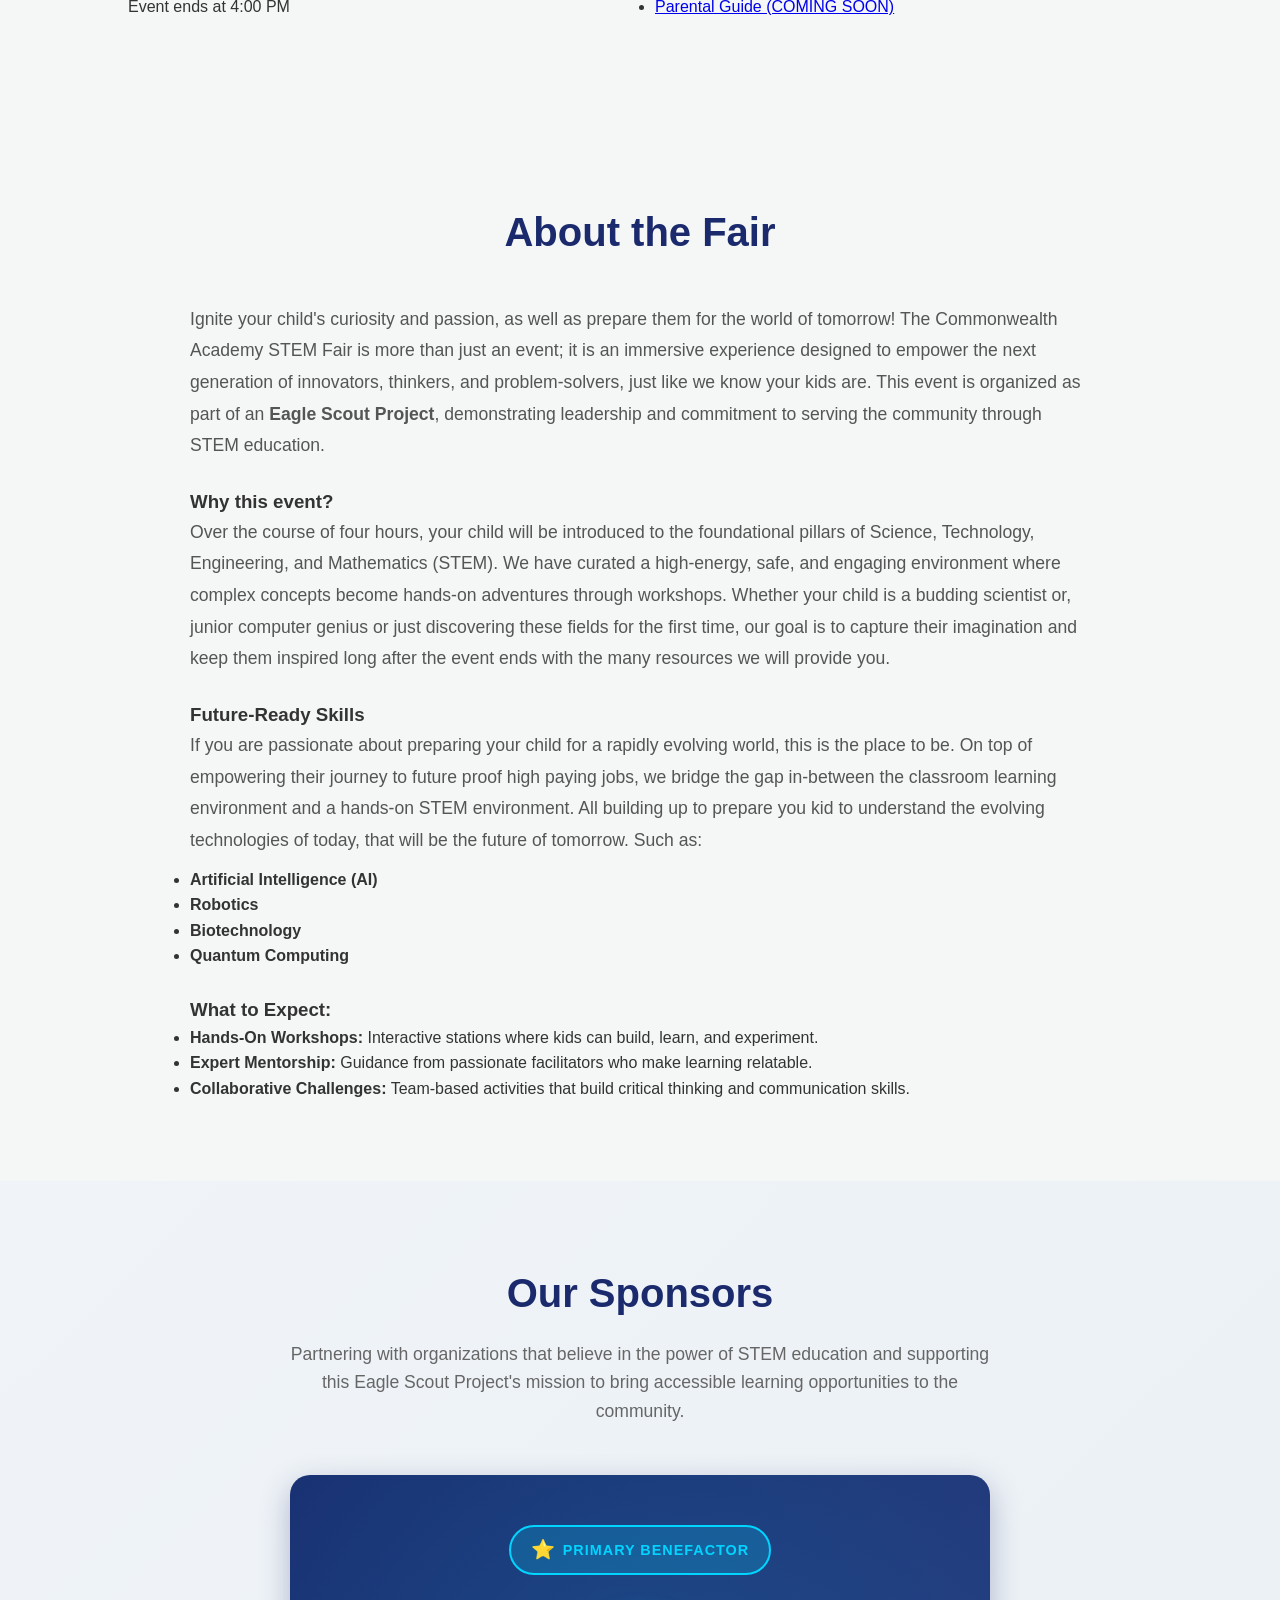
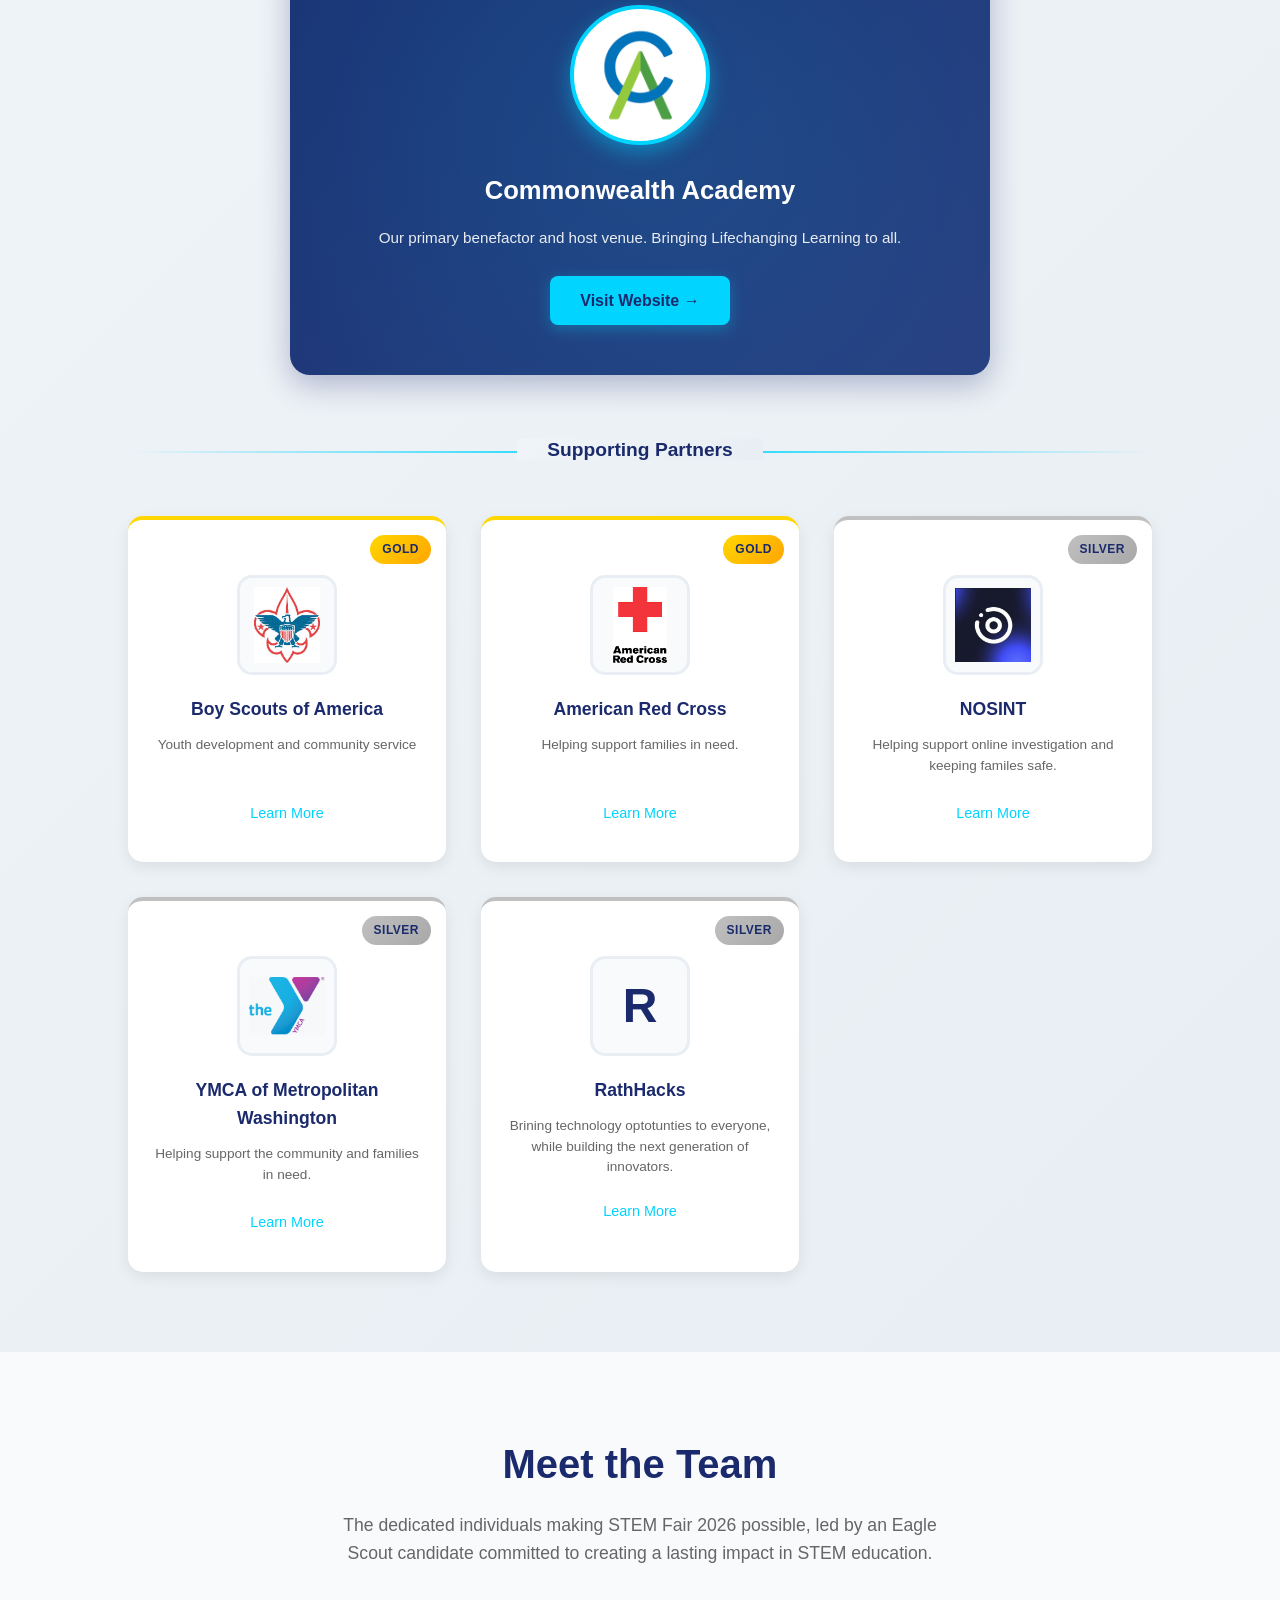
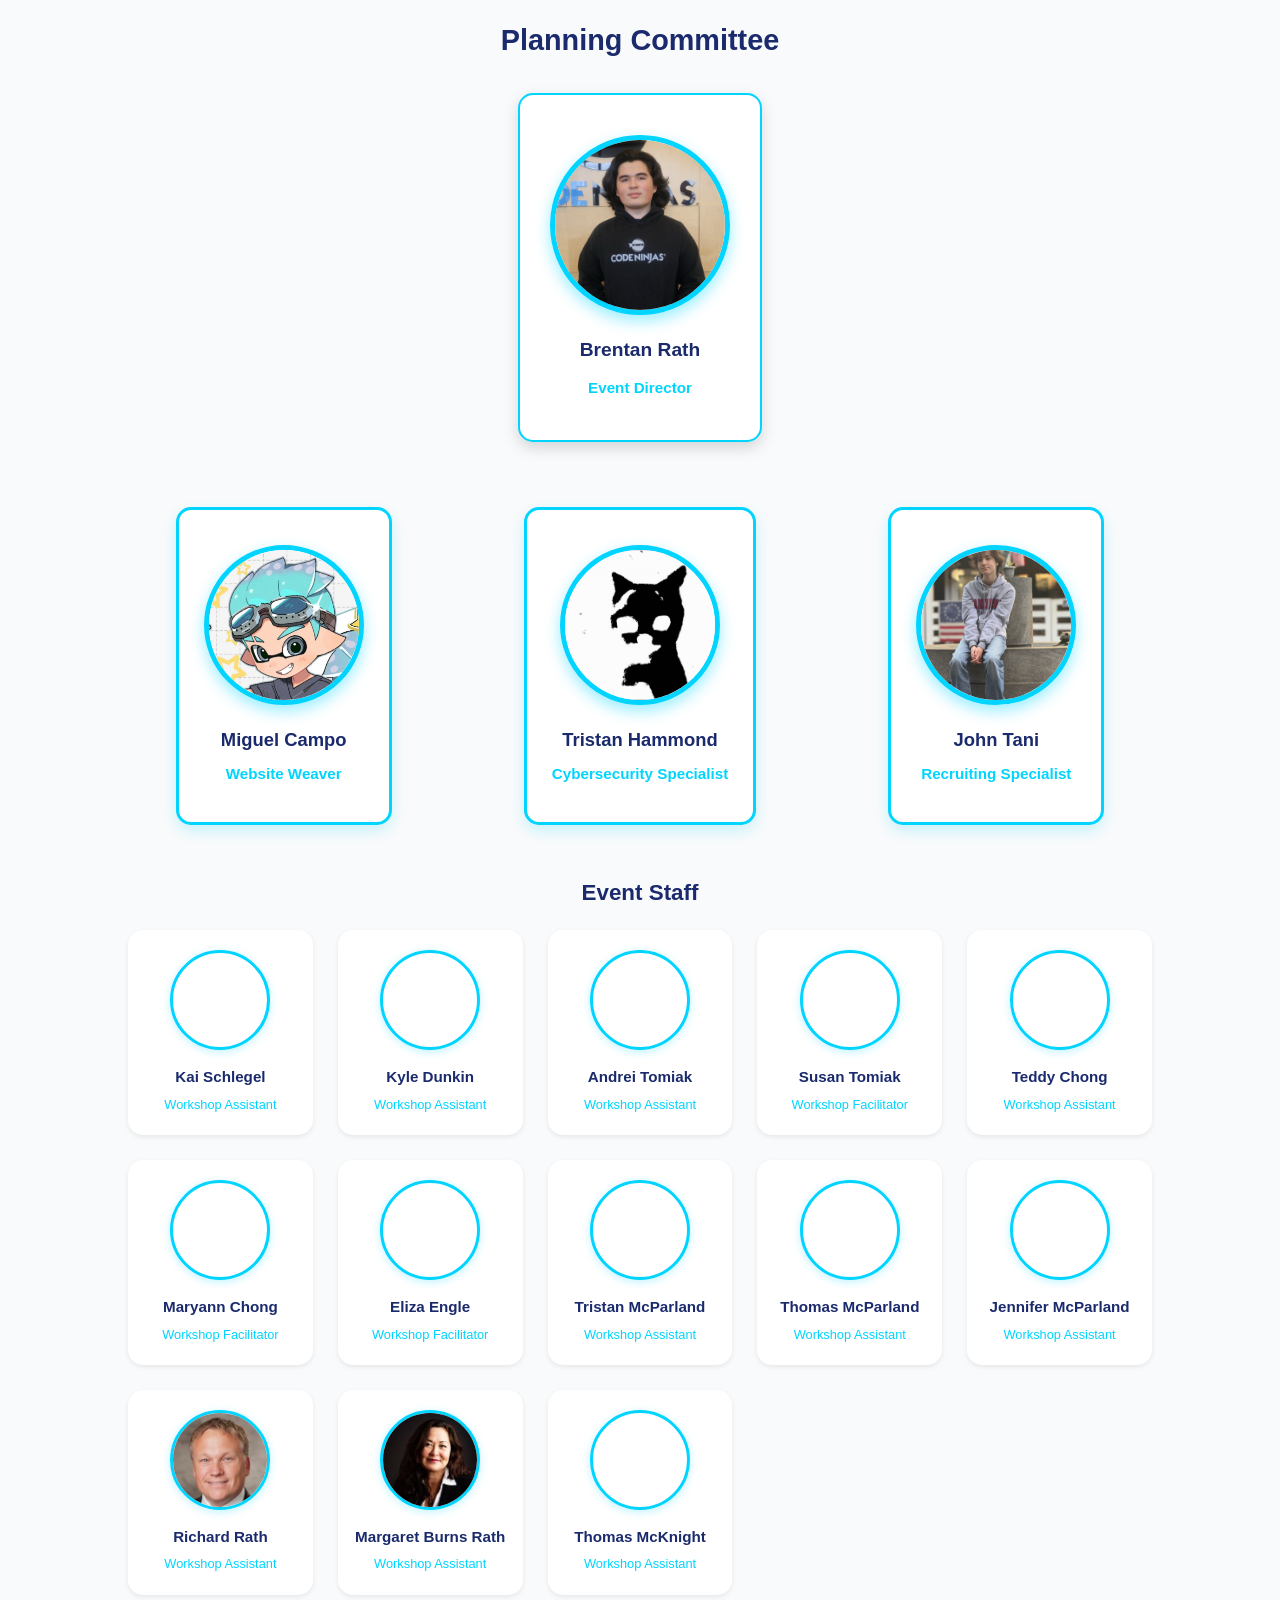
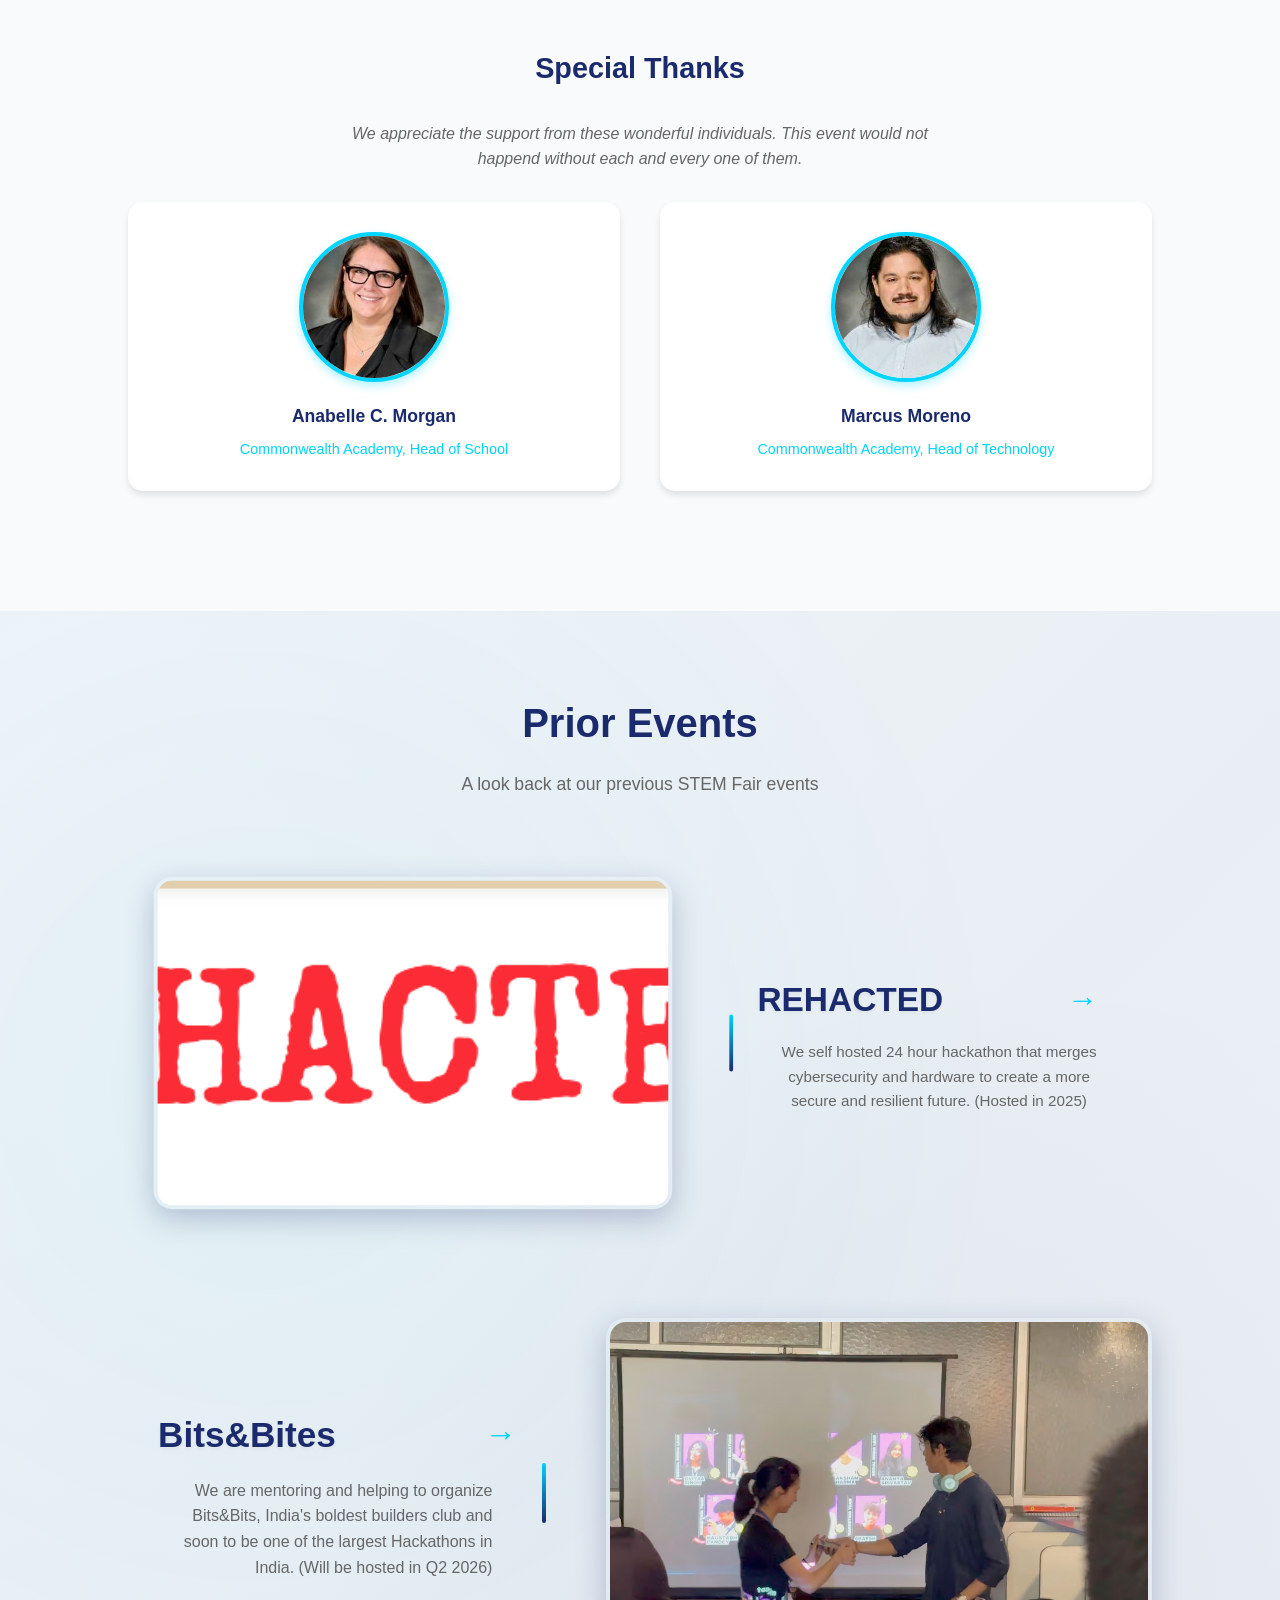
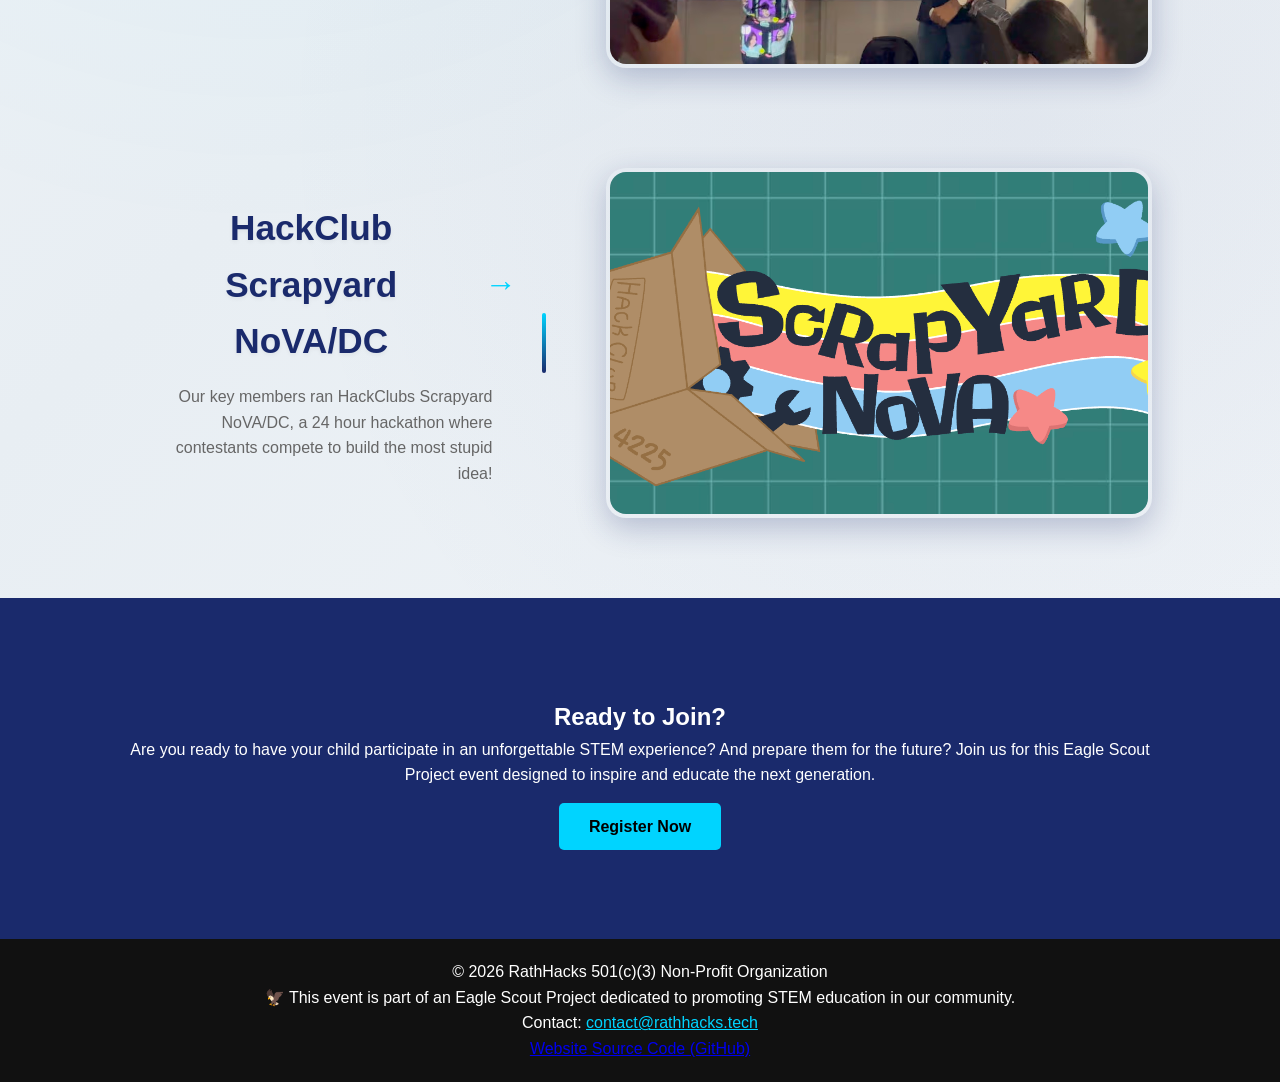
==== commit a649db58: "updated code to add legal documents" ====
--- a/index.html
+++ b/index.html
@@ -377,9 +377,10 @@
               <h3>Documents Registry</h3>
               <ul>
                   <li><a href="https://rathhacks.fillout.com/eaglescoutproject" target="_blank" rel="noopener">Registration Form</a></li>
-                  <li><a href="#">Parental Guide (COMING SOON)</a></li>
-                  <li><a href="#">Legal Documents (COMING SOON)</a></li>
-                  <l1><a href="https://stem.rathhacks.tech">Event Website</a></l1>
+                  <li><a href="assets/documents/Commonwealth Academy - Hold Harmless.docx" target="_blank" rel="noopener">Liability Waiver (docx format)</a></li>
+                  <li><a href="assets/documents/Commonwealth Academy - Hold Harmless.docx.pdf" target="_blank" rel="noopener">Liability Waiver (pdf format)</a></li>
+                  <li><a href="https://stem.rathhacks.tech">Event Website</a></li>
+                 <li><a href="#">Parental Guide (COMING SOON)</a></li>
               </ul>
           </div>
       </div>
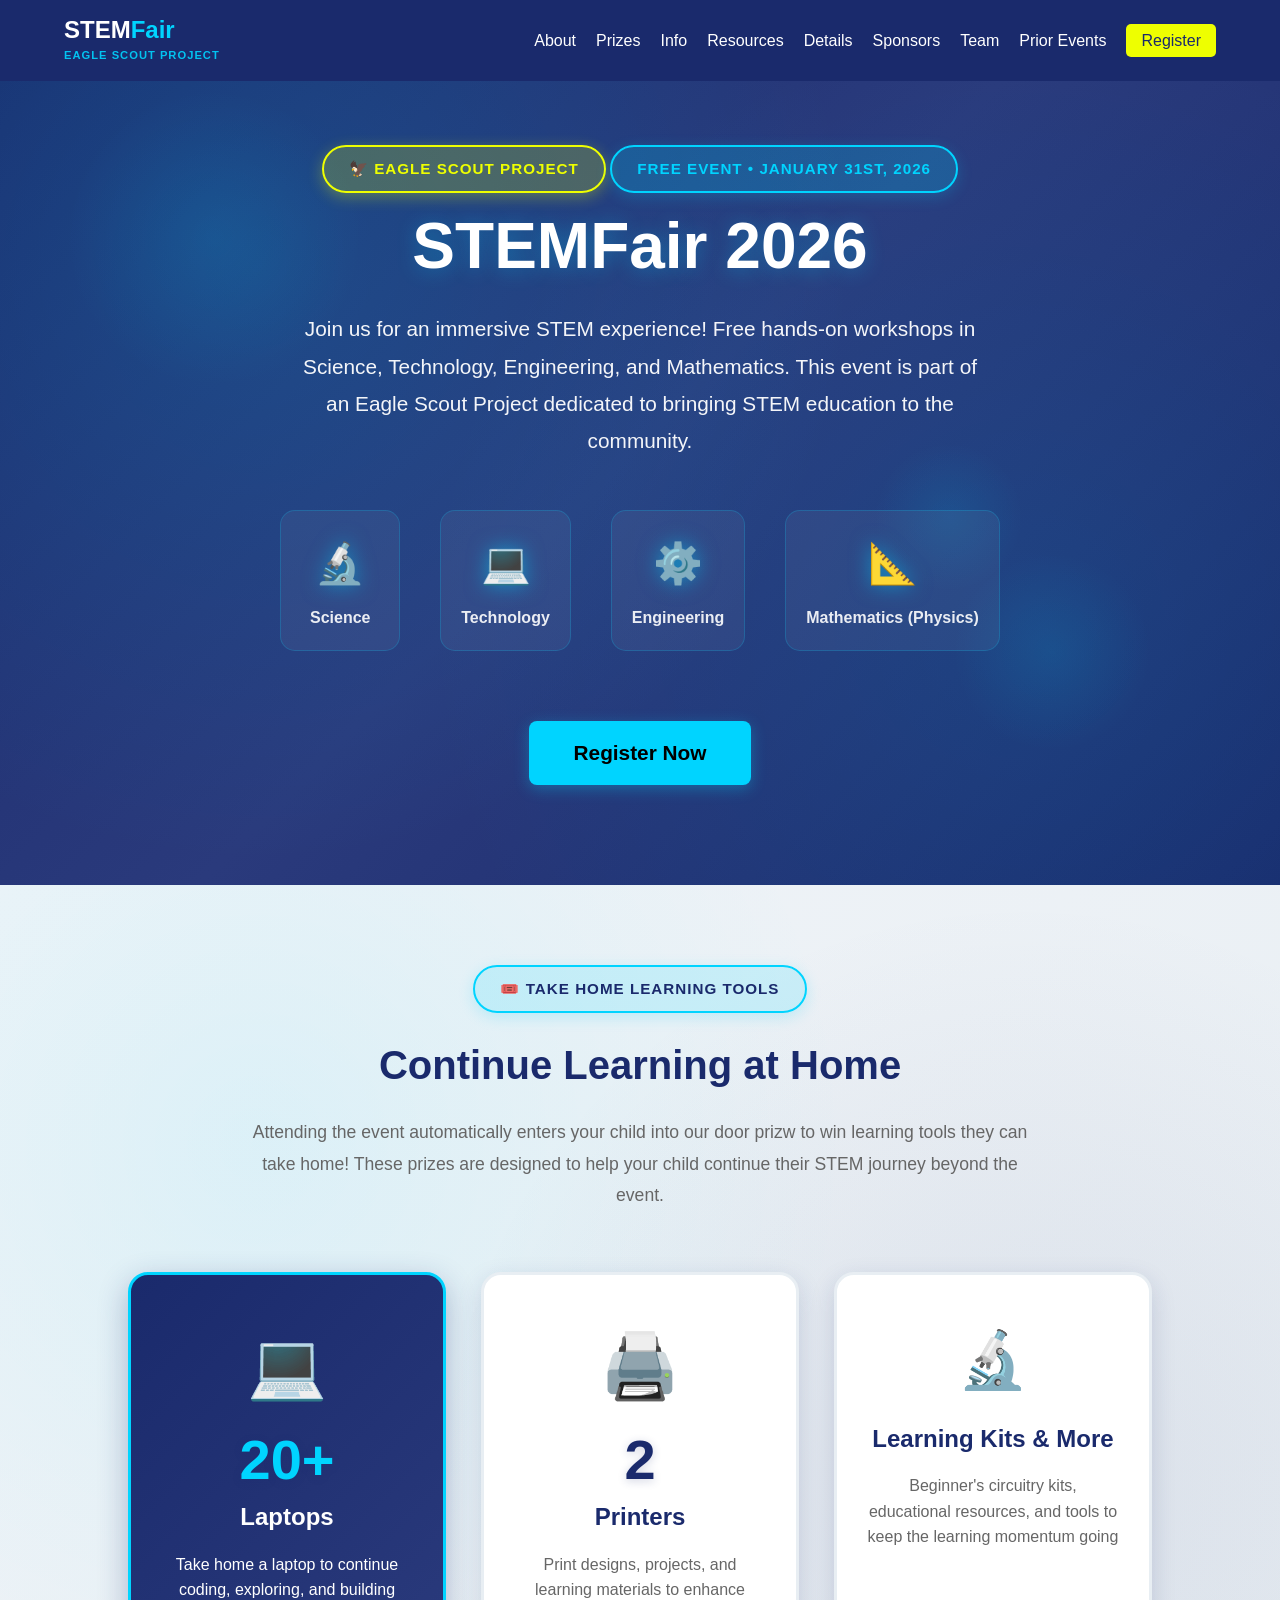
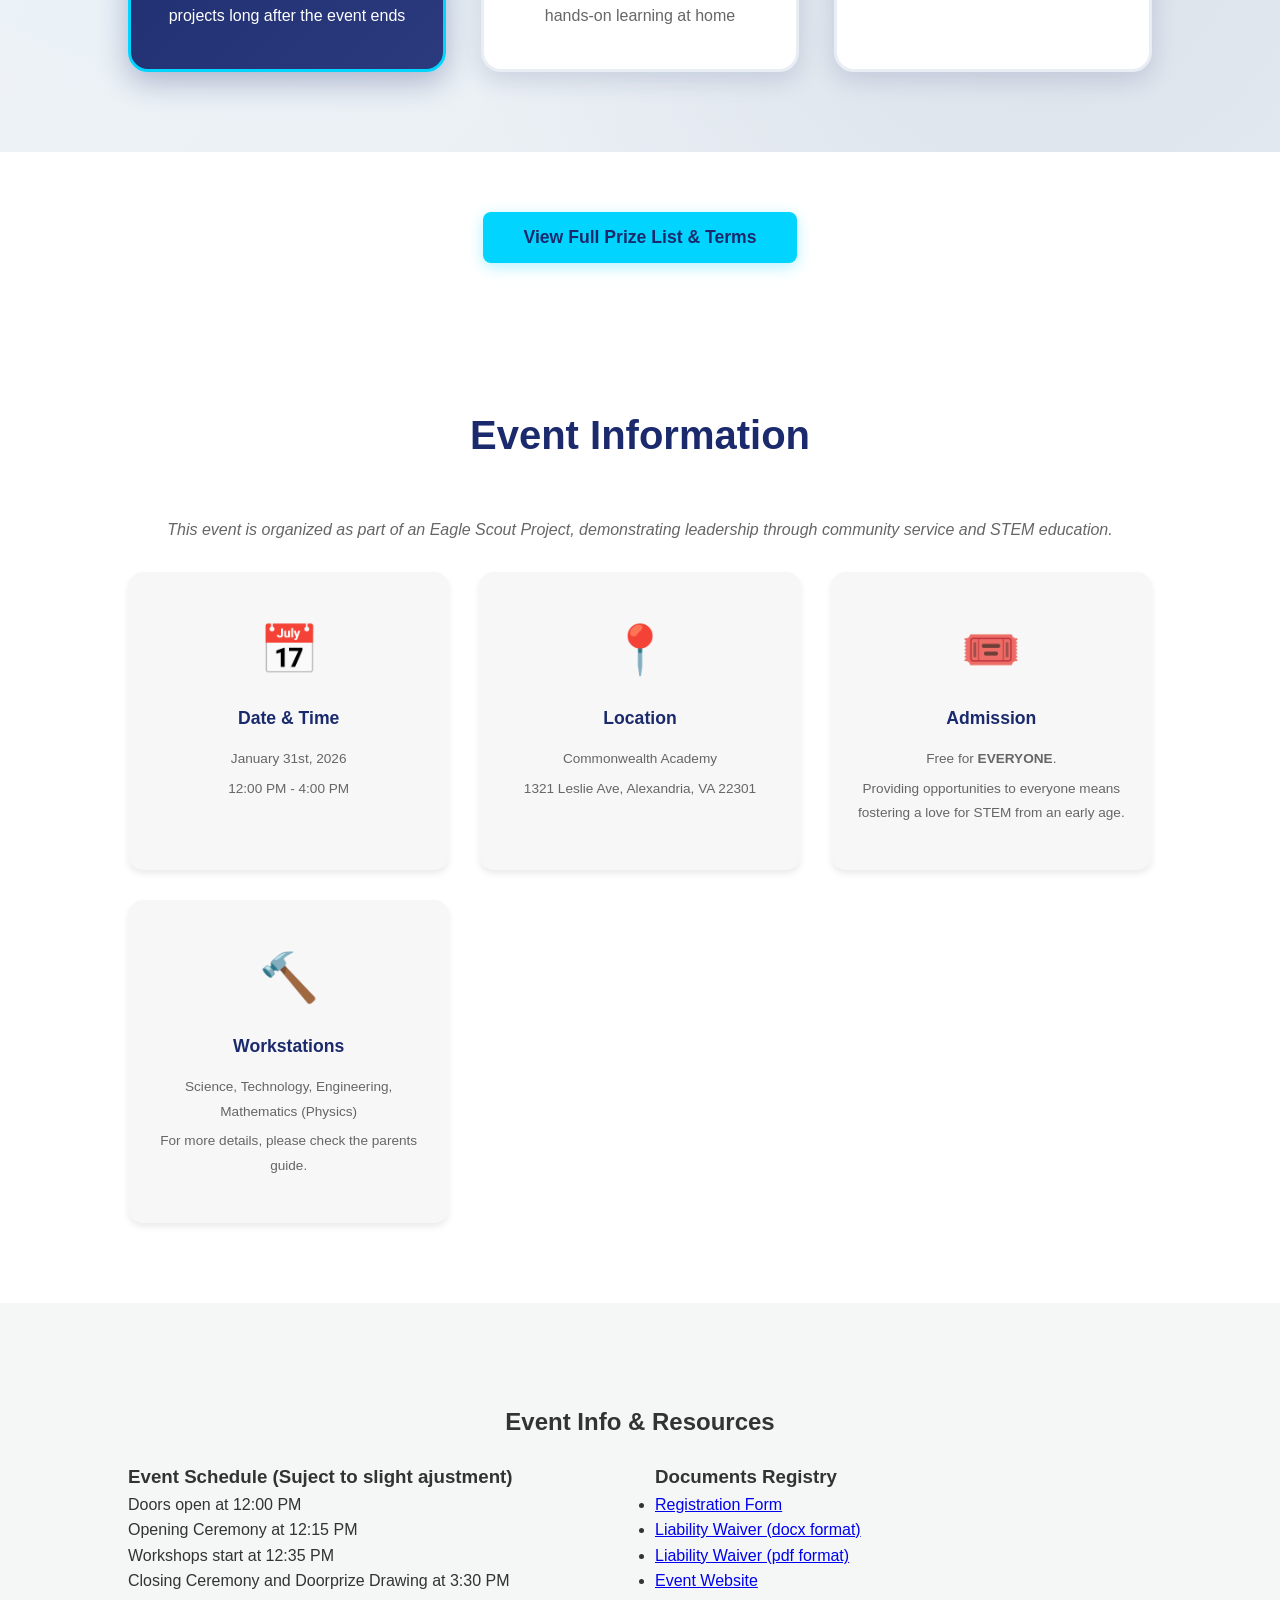
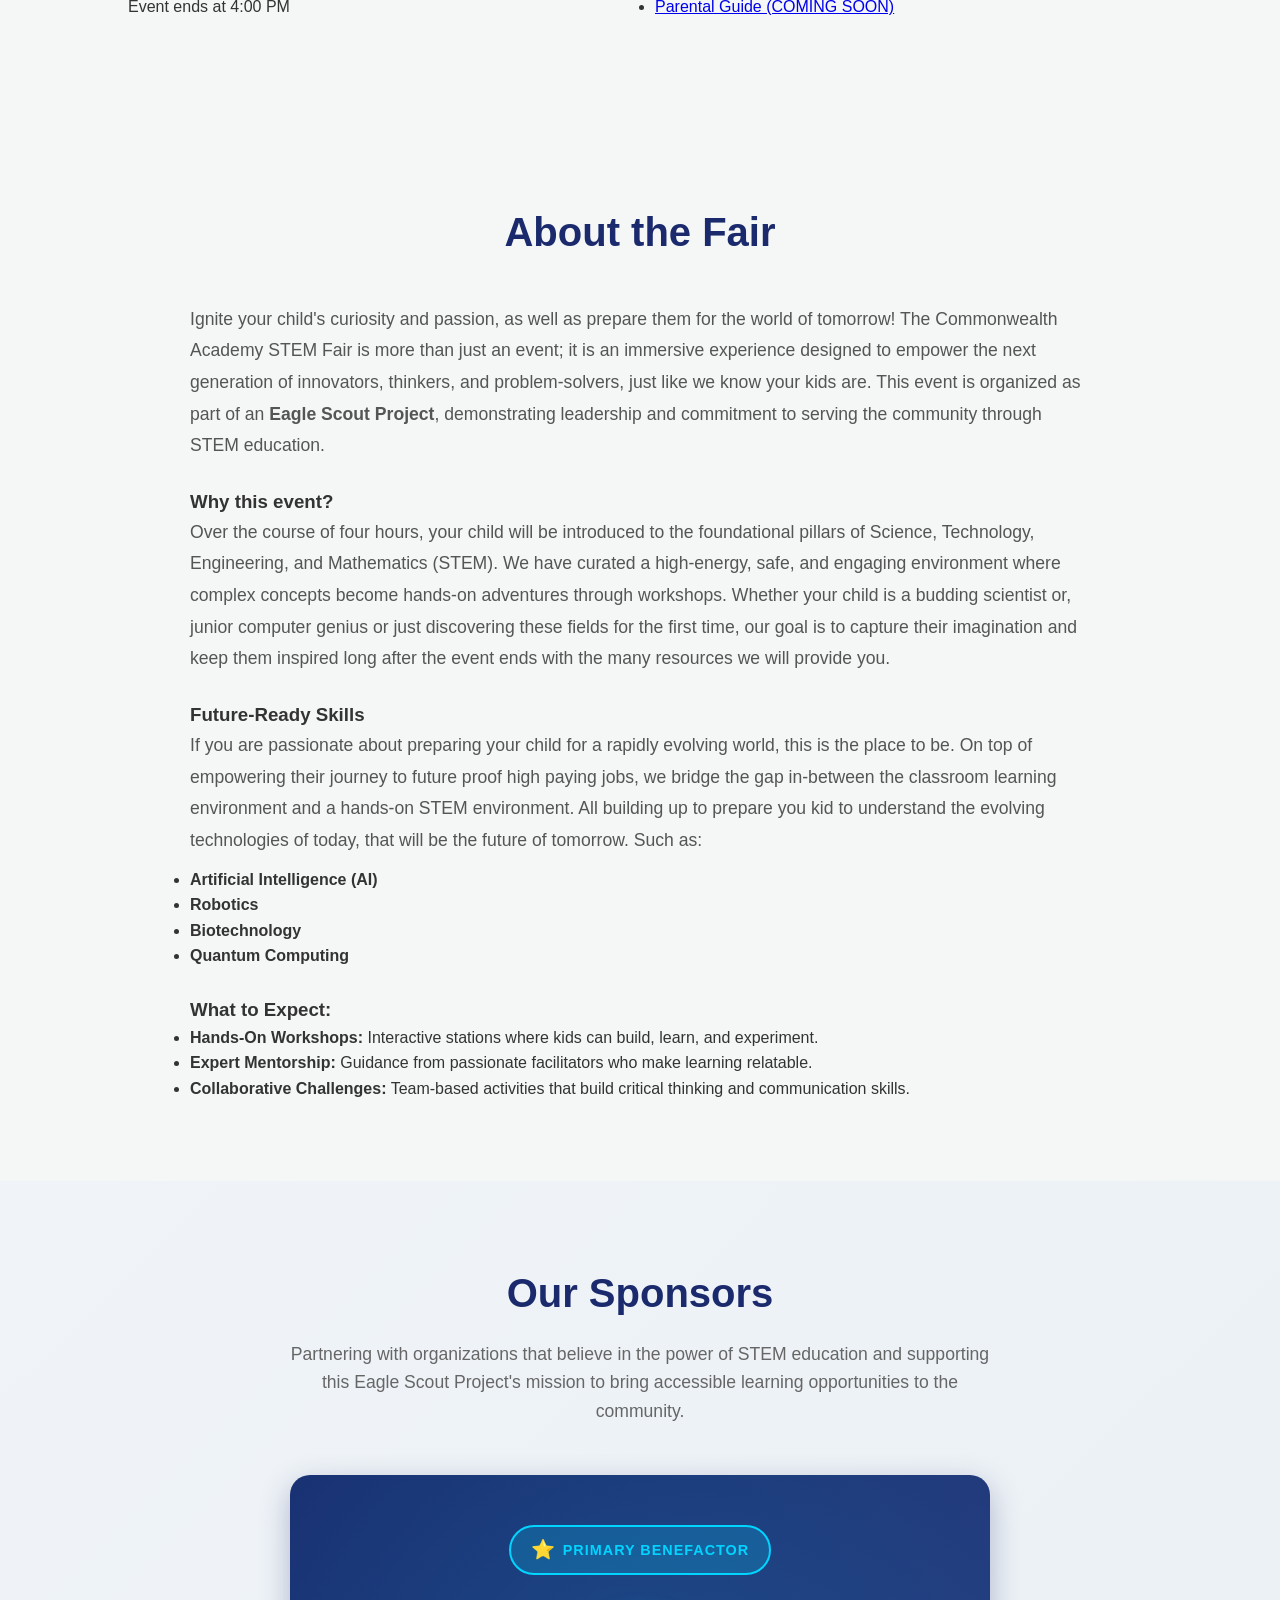
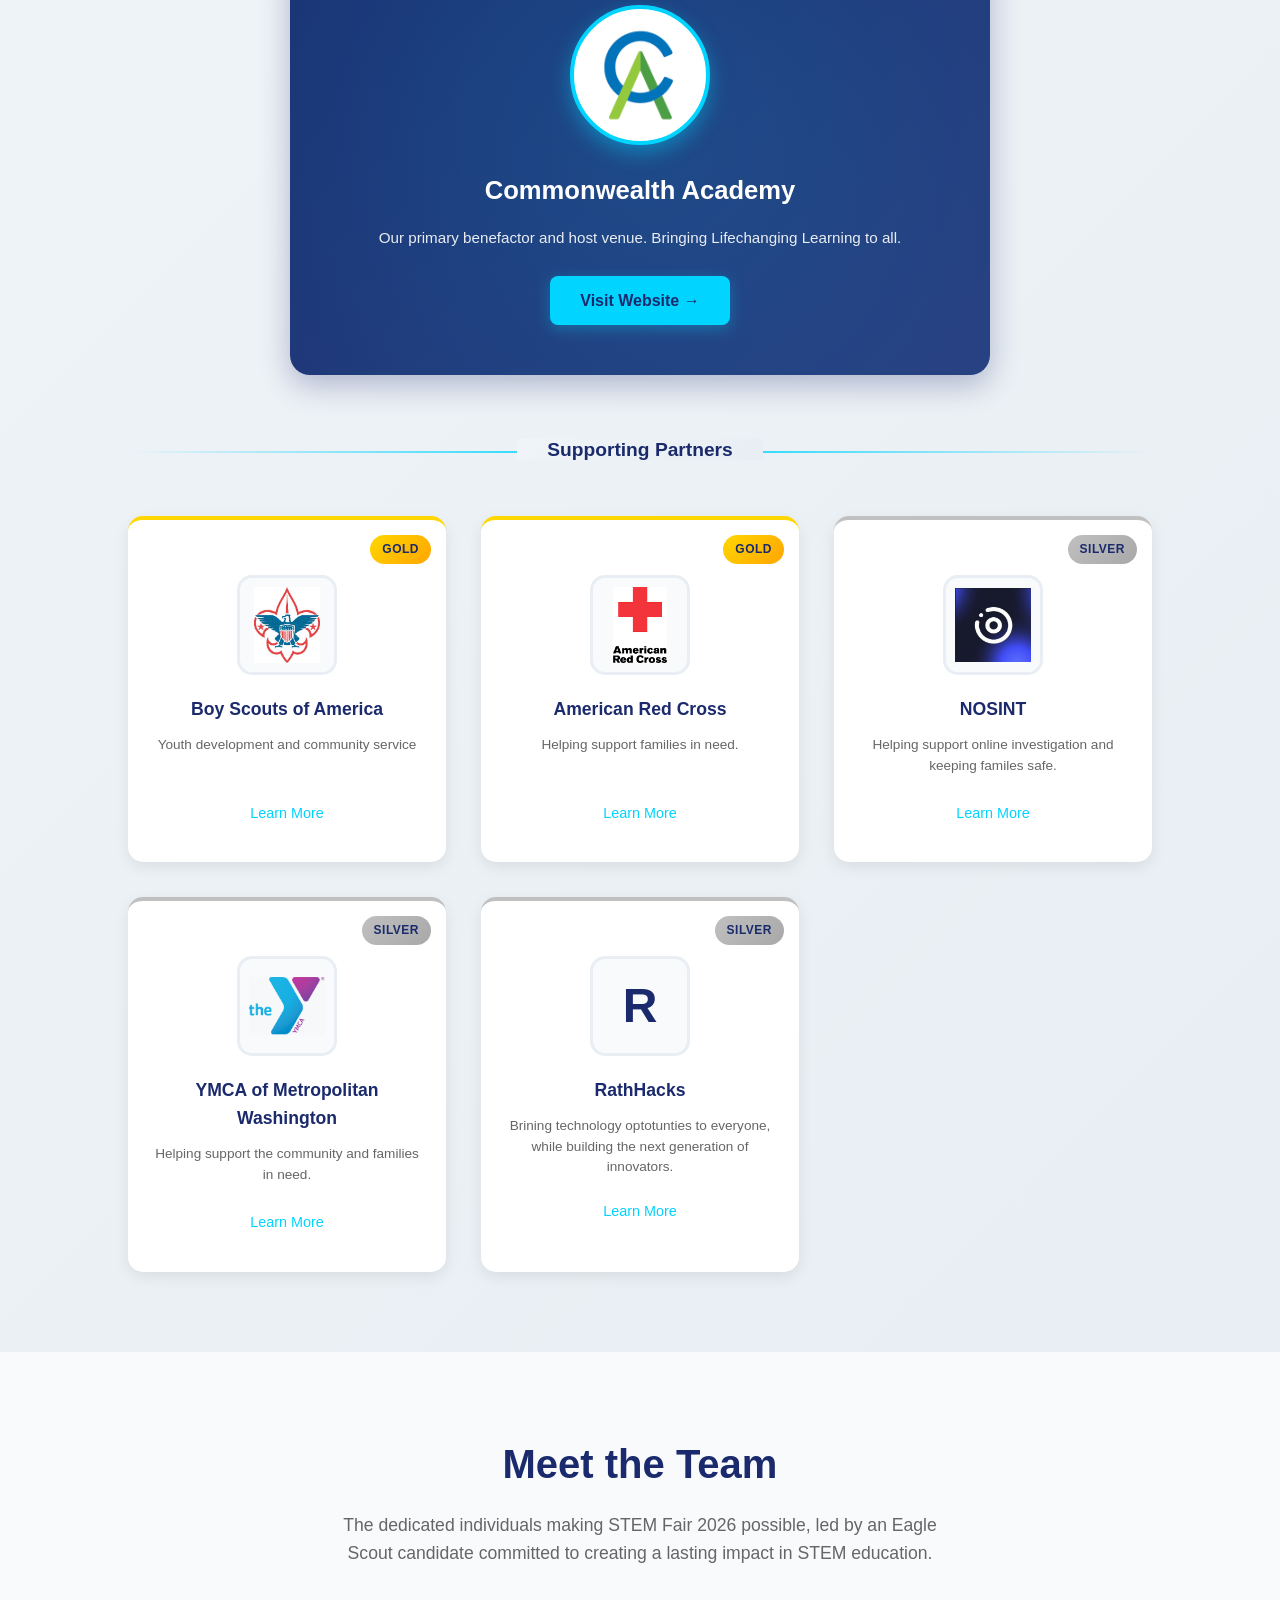
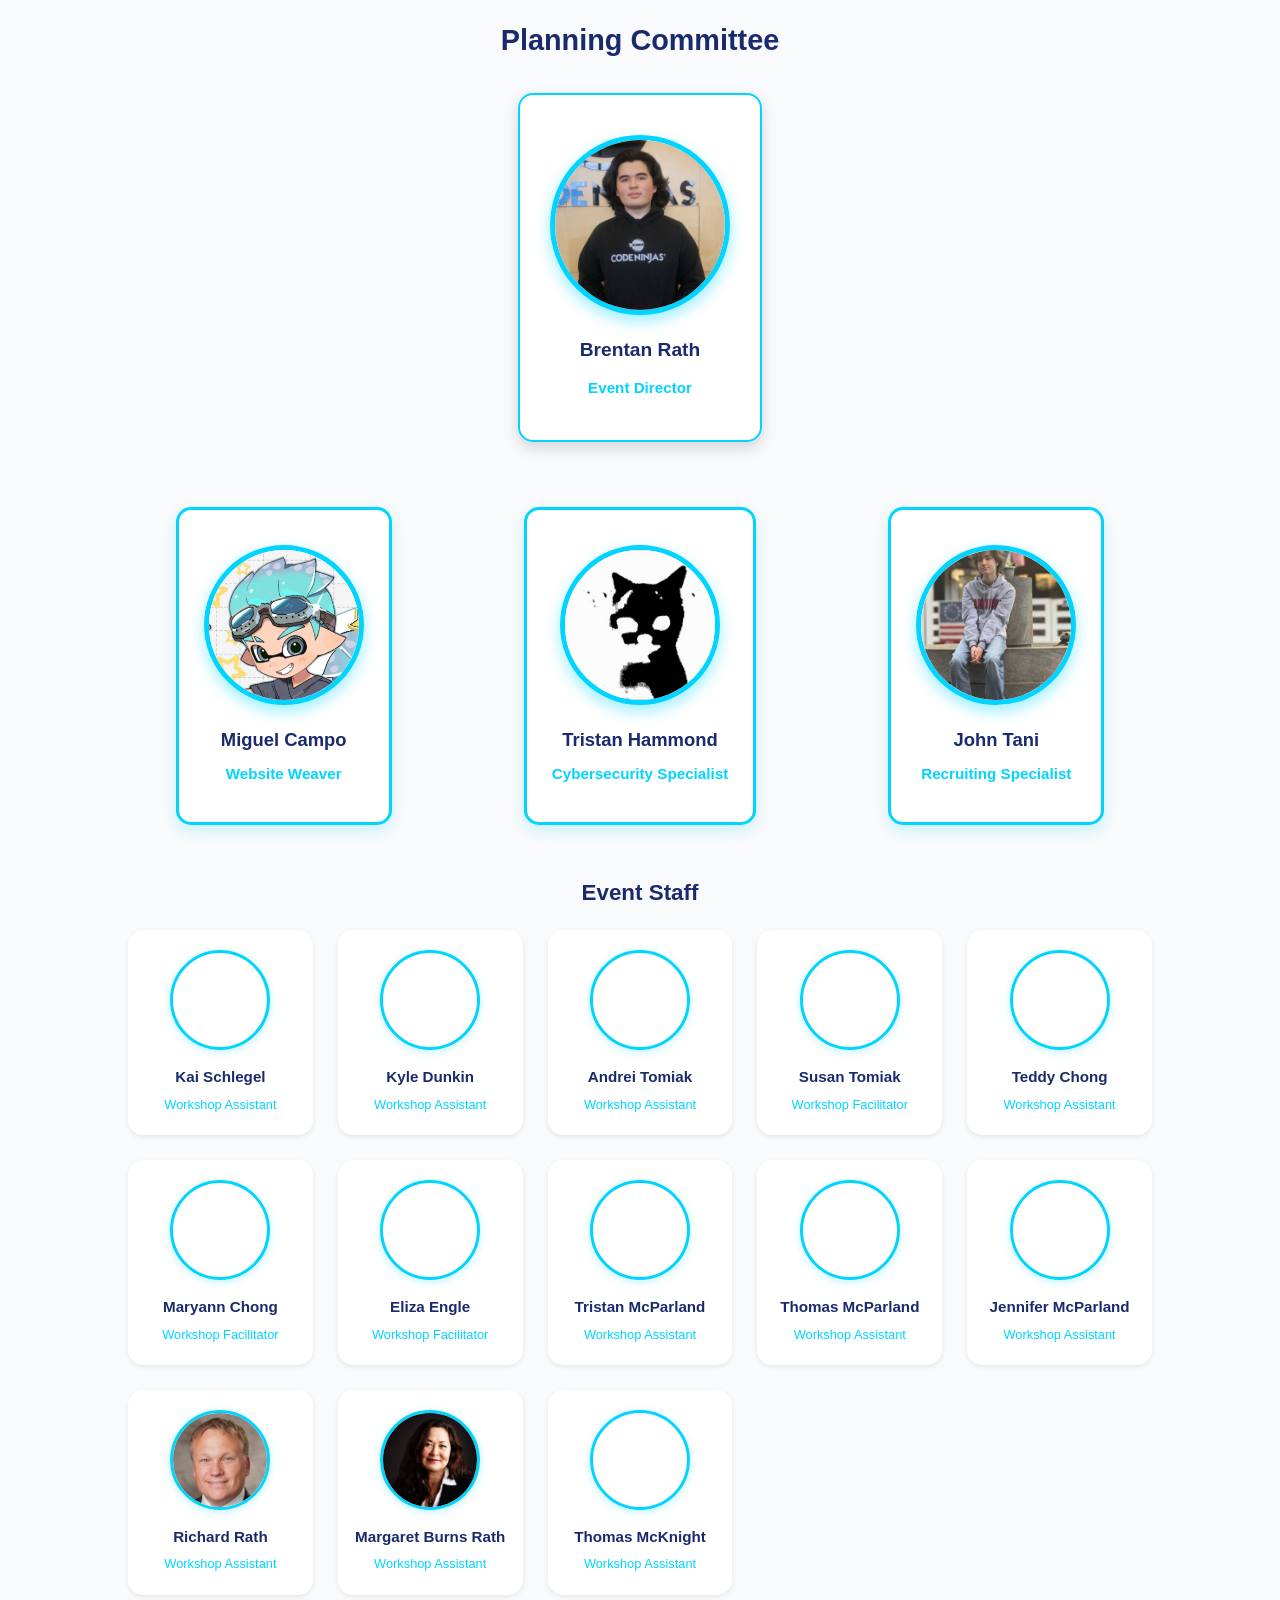
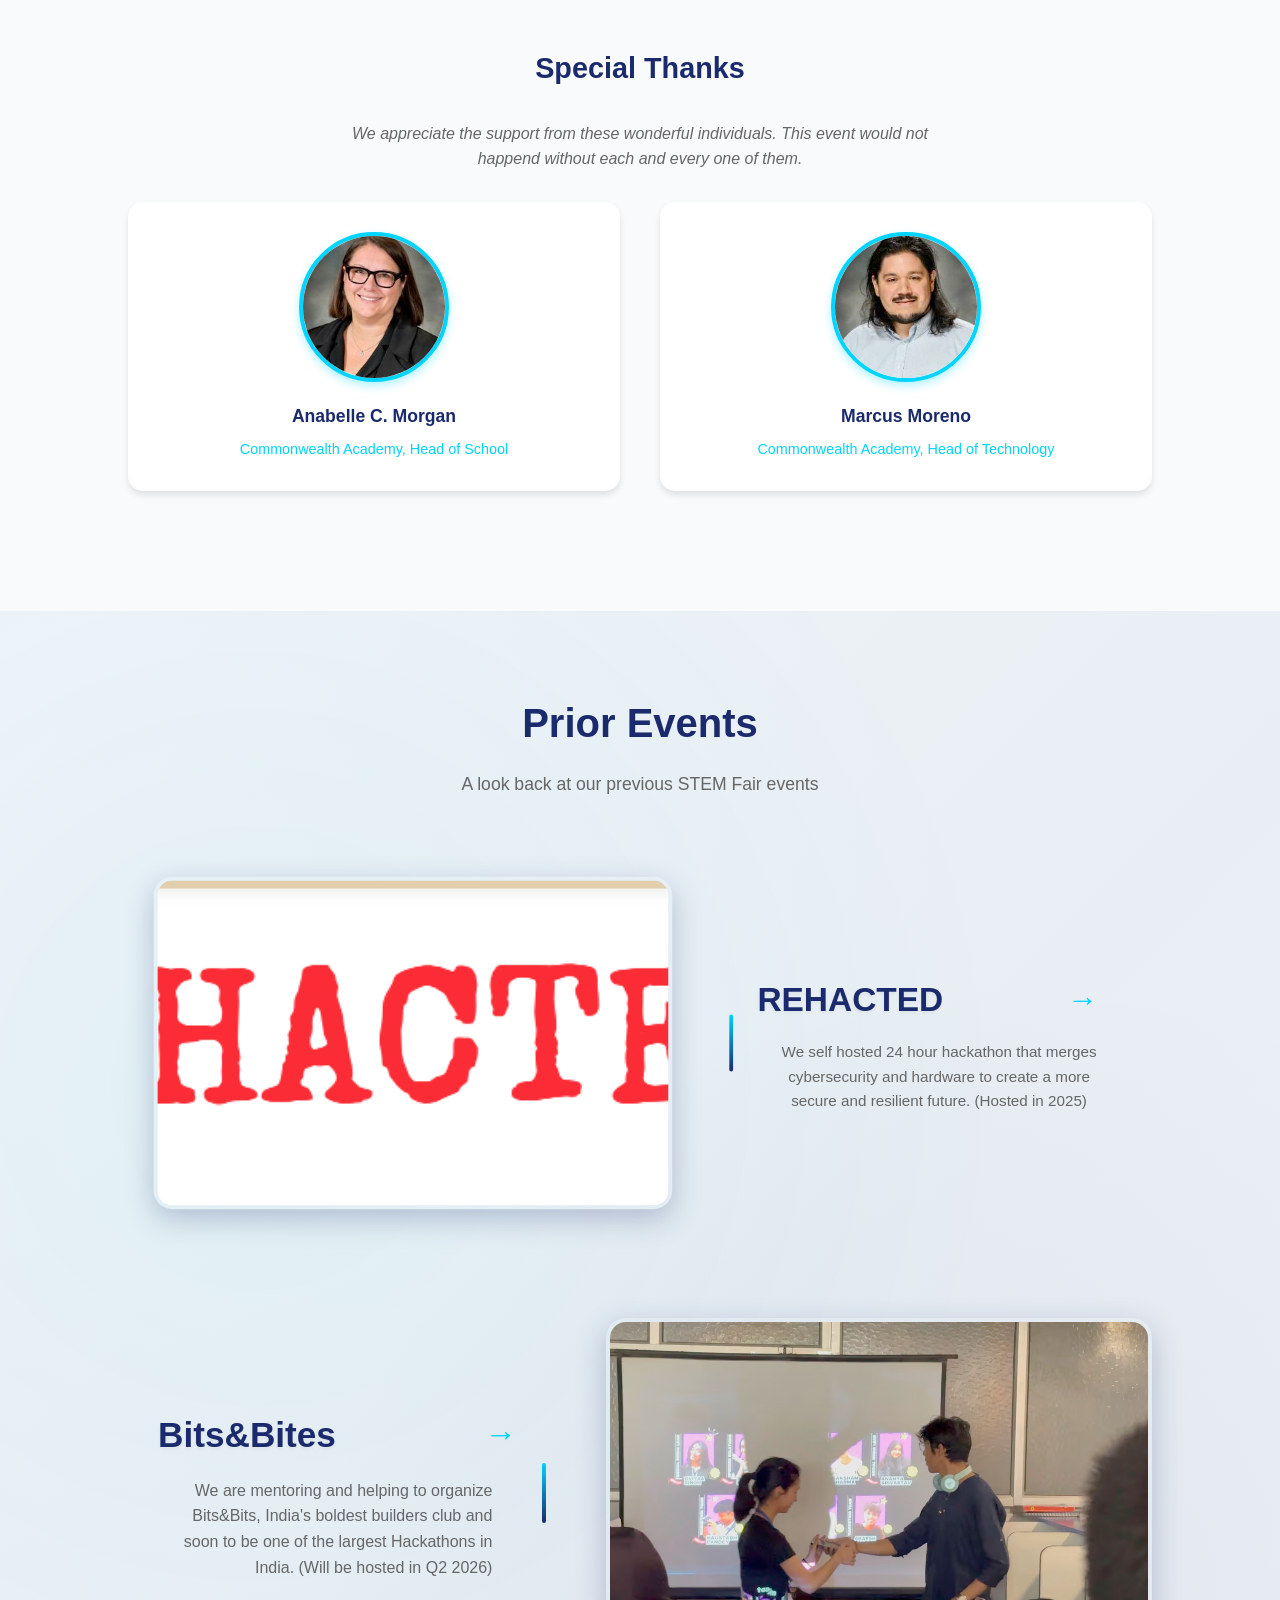
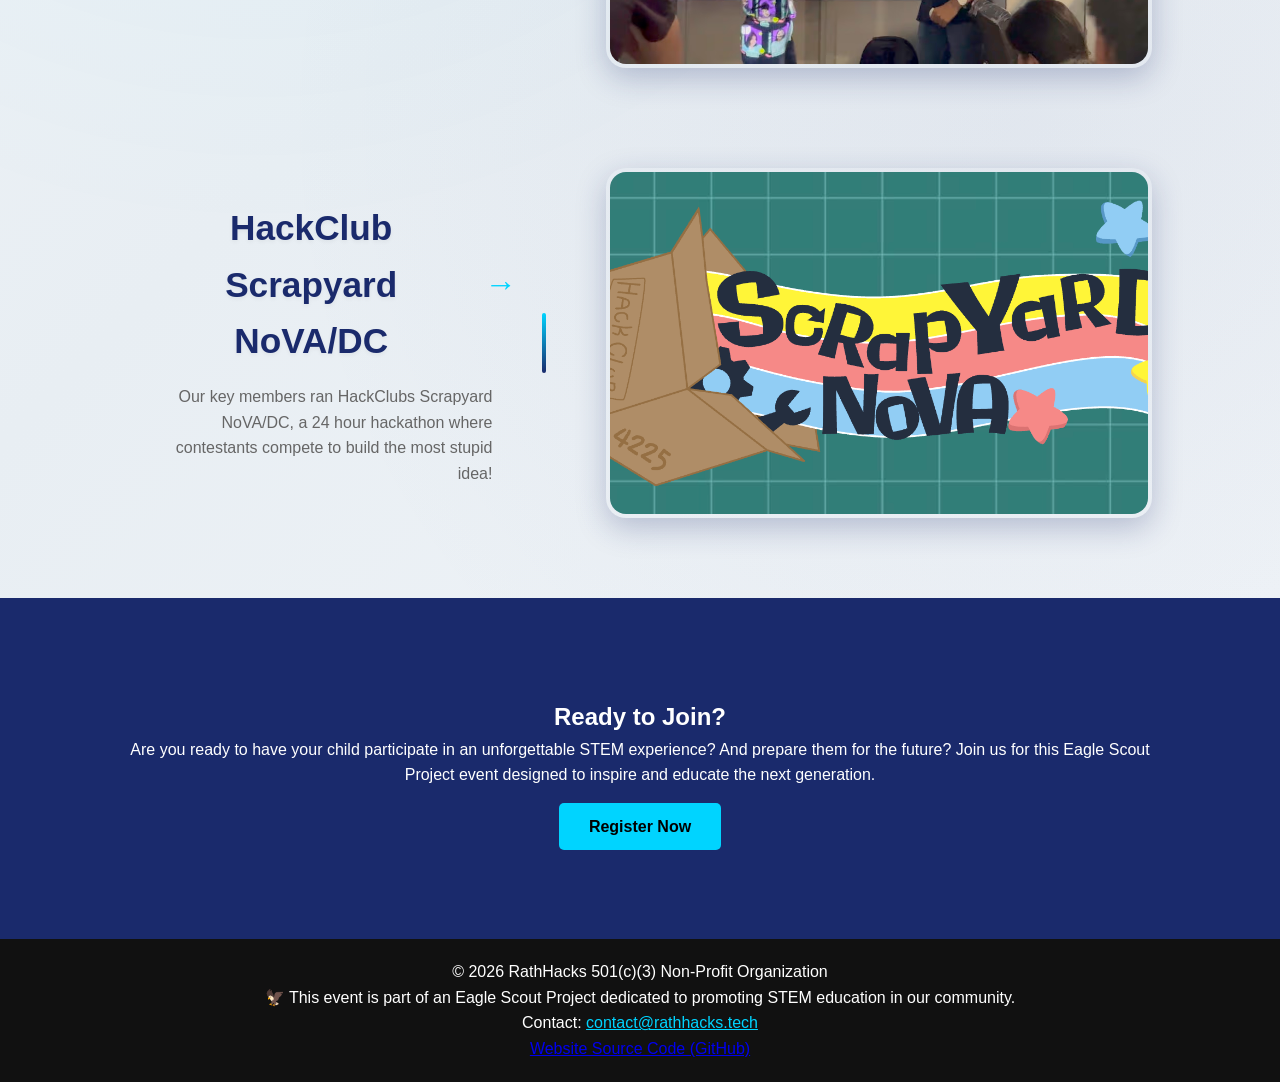
==== commit 60d7a07b: "Fixed the time, HORRIBLE ISSHUE" ====
--- a/index.html
+++ b/index.html
@@ -338,7 +338,7 @@
                     <div class="info-icon">📅</div>
                     <h3>Date & Time</h3>
                     <p>January 31st, 2026</p>
-                    <p>9:00 AM - 6:00 PM</p>
+                    <p>12:00 PM - 4:00 PM</p>
                 </div>
                 <div class="info-card">
                     <div class="info-icon">📍</div>
